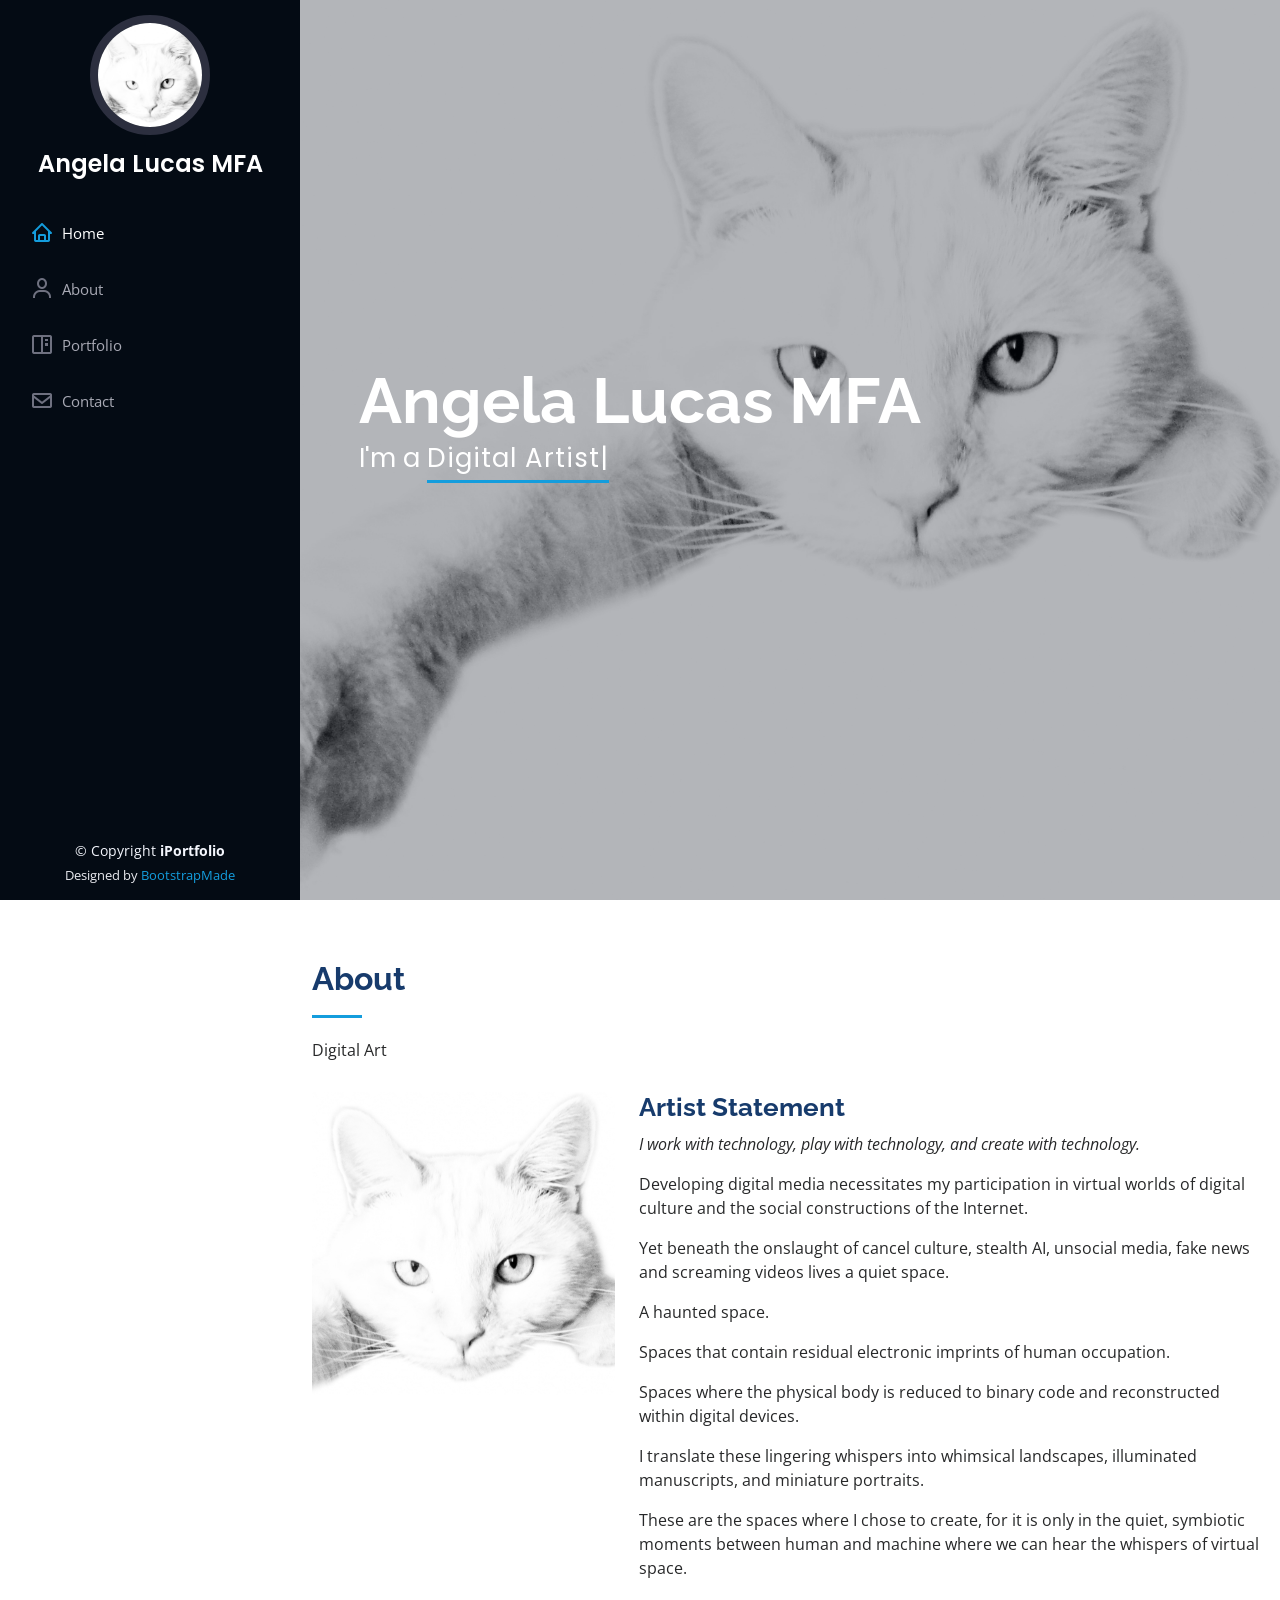
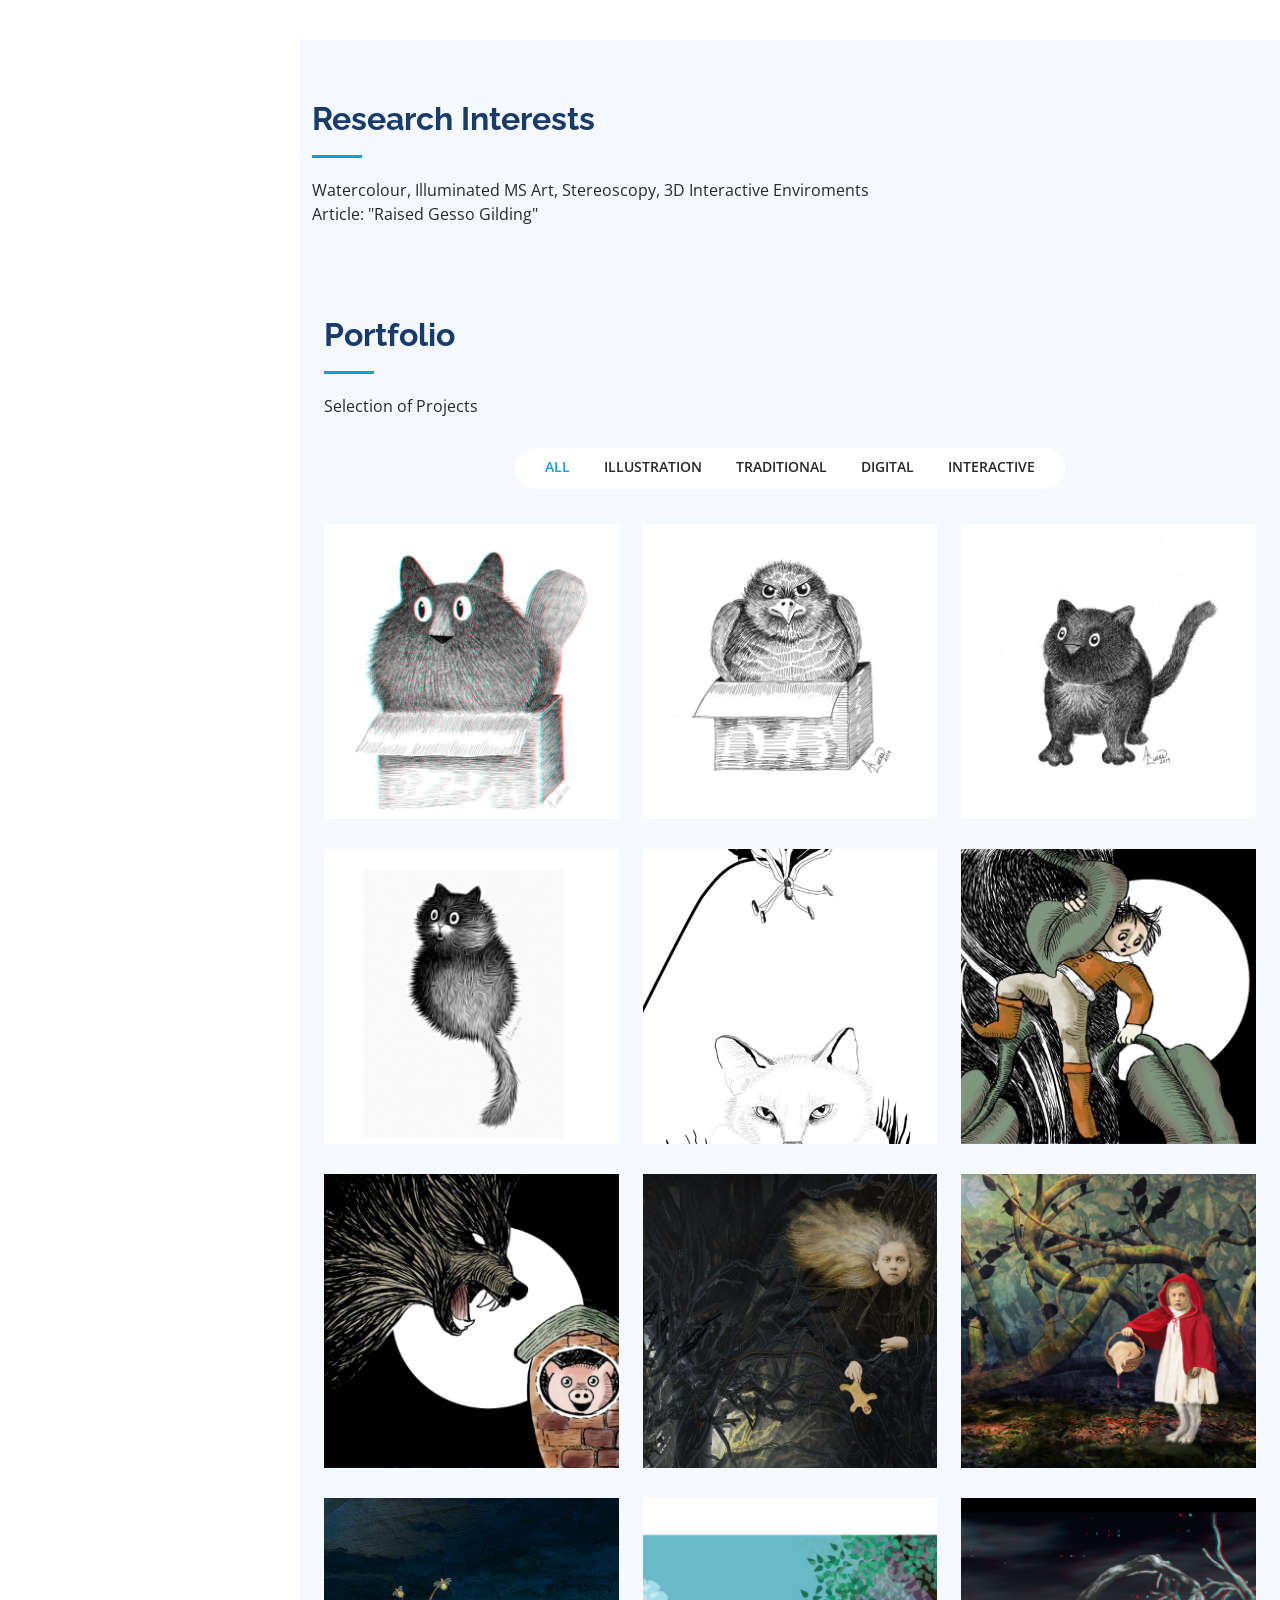
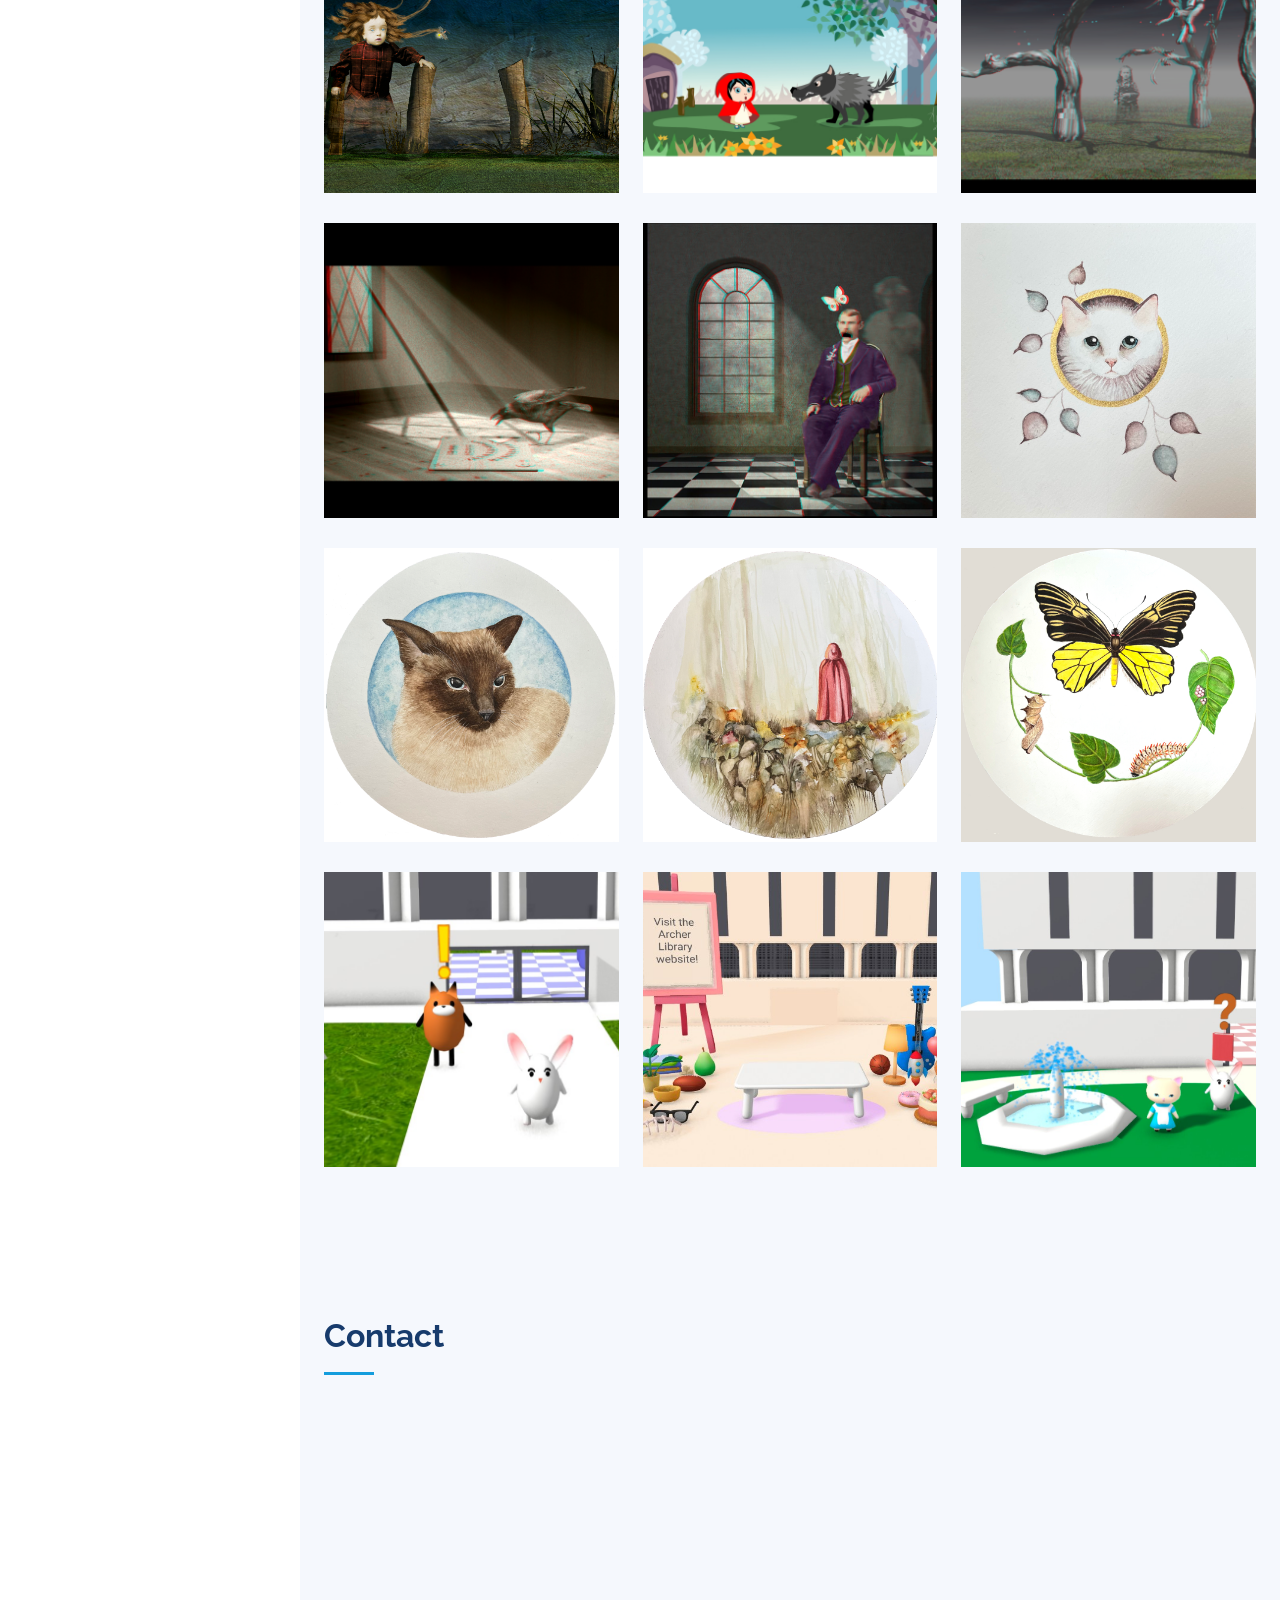
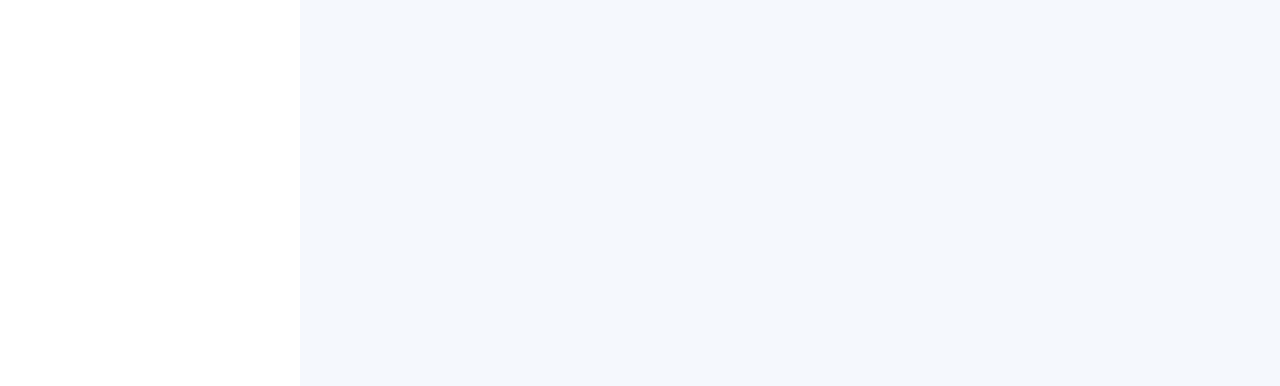
==== index.html @ 272cd69f "test update" ====
<!DOCTYPE html>
<html lang="en">

<head>
  <meta charset="utf-8">
  <meta content="width=device-width, initial-scale=1.0" name="viewport">

  <title>A. Lucas MFA</title>
  <meta content="" name="description">
  <meta content="" name="keywords">

 

  <!-- Google Fonts -->
  <link href="https://fonts.googleapis.com/css?family=Open+Sans:300,300i,400,400i,600,600i,700,700i|Raleway:300,300i,400,400i,500,500i,600,600i,700,700i|Poppins:300,300i,400,400i,500,500i,600,600i,700,700i" rel="stylesheet">

  <!-- Vendor CSS Files -->
  <link href="assets/vendor/aos/aos.css" rel="stylesheet">
  <link href="assets/vendor/bootstrap/css/bootstrap.min.css" rel="stylesheet">
  <link href="assets/vendor/bootstrap-icons/bootstrap-icons.css" rel="stylesheet">
  <link href="assets/vendor/boxicons/css/boxicons.min.css" rel="stylesheet">
  <link href="assets/vendor/glightbox/css/glightbox.min.css" rel="stylesheet">
  <link href="assets/vendor/swiper/swiper-bundle.min.css" rel="stylesheet">

  <!-- Template Main CSS File -->
  <link href="assets/css/style.css" rel="stylesheet">

  <!-- =======================================================
  * Template Name: iPortfolio - v3.6.0
  * Template URL: https://bootstrapmade.com/iportfolio-bootstrap-portfolio-websites-template/
  * Author: BootstrapMade.com
  * License: https://bootstrapmade.com/license/
  ======================================================== -->

  <!-- Your Custom Stylesheet second (so it can override things) -->
<link href="assets/css/style.css" rel="stylesheet">
</head>

<body>

  <!-- ======= Mobile nav toggle button ======= -->
  <i class="bi bi-list mobile-nav-toggle d-xl-none"></i>

  <!-- ======= Header ======= -->
  <header id="header">
    <div class="d-flex flex-column">

      <div class="profile">
        <img src="assets/img/profile-img.jpg" alt="" class="img-fluid rounded-circle">
        <h1 class="text-light"><a href="index.html">Angela Lucas MFA</a></h1>
        <!-- <div class="social-links mt-3 text-center">
          <a href="#" class="twitter"><i class="bx bxl-twitter"></i></a>
          <a href="#" class="facebook"><i class="bx bxl-facebook"></i></a>
          <a href="#" class="instagram"><i class="bx bxl-instagram"></i></a>
          <a href="#" class="google-plus"><i class="bx bxl-skype"></i></a>
          <a href="#" class="linkedin"><i class="bx bxl-linkedin"></i></a>
        </div> -->
      </div>

      <nav id="navbar" class="nav-menu navbar">
        <ul>
          <li><a href="#hero" class="nav-link scrollto active"><i class="bx bx-home"></i> <span>Home</span></a></li>
          <li><a href="#about" class="nav-link scrollto"><i class="bx bx-user"></i> <span>About</span></a></li>
          <!-- <li><a href="#resume" class="nav-link scrollto"><i class="bx bx-file-blank"></i> <span>Resume</span></a></li> -->
          <li><a href="#portfolio" class="nav-link scrollto"><i class="bx bx-book-content"></i> <span>Portfolio</span></a></li>
          <!-- <li><a href="#services" class="nav-link scrollto"><i class="bx bx-server"></i> <span>Services</span></a></li> -->
          <li><a href="#contact" class="nav-link scrollto"><i class="bx bx-envelope"></i> <span>Contact</span></a></li>
        </ul>
      </nav><!-- .nav-menu -->
    </div>
  </header><!-- End Header -->

  <!-- ======= Hero Section ======= -->
  <section id="hero" class="d-flex flex-column justify-content-center align-items-center">
    <div class="hero-container" data-aos="fade-in">
      <h1>Angela Lucas MFA</h1>
      <p>I'm a <span class="typed" data-typed-items="Digital Artist, Painter, Calligrapher"></span></p>
    </div>
  </section><!-- End Hero -->

  <main id="main">

    <!-- ======= About Section ======= -->
    <section id="about" class="about">
      <div class="container">

        <div class="section-title">
          <h2>About</h2>
          <p>Digital Art</p>
        </div>

        <div class="row">
          <div class="col-lg-4" data-aos="fade-right">
            <img src="assets/img/profile-img.jpg" class="img-fluid" alt="">
          </div>
          <div class="col-lg-8 pt-4 pt-lg-0 content" data-aos="fade-left">
            <h3>Artist Statement</h3>
            <p class="fst-italic">
              I work with technology, play with technology, and create with technology.


            </p>
            <!--<div class="row">
              <div class="col-lg-6">
                <ul>
                  <li><i class="bi bi-chevron-right"></i> <strong>Birthday:</strong> <span>1 May 1995</span></li>
                  <li><i class="bi bi-chevron-right"></i> <strong>Website:</strong> <span>www.example.com</span></li>
                  <li><i class="bi bi-chevron-right"></i> <strong>Phone:</strong> <span>+123 456 7890</span></li>
                  <li><i class="bi bi-chevron-right"></i> <strong>City:</strong> <span>New York, USA</span></li>
                </ul>
              </div>
              <div class="col-lg-6">
                <ul>
                  <li><i class="bi bi-chevron-right"></i> <strong>Age:</strong> <span>30</span></li>
                  <li><i class="bi bi-chevron-right"></i> <strong>Degree:</strong> <span>Master</span></li>
                  <li><i class="bi bi-chevron-right"></i> <strong>PhEmailone:</strong> <span>email@example.com</span></li>
                  <li><i class="bi bi-chevron-right"></i> <strong>Freelance:</strong> <span>Available</span></li>
                </ul>
              </div>
            </div> -->
            <p>
              Developing digital media necessitates my participation in virtual worlds of digital culture and the social constructions of the Internet.</p>

		<p>Yet beneath the onslaught of cancel culture, stealth AI, unsocial media, fake news and screaming videos lives a quiet space.</p>

		<p>A haunted space.</p>

		<p>Spaces that contain residual electronic imprints of human occupation.</p>

		<p>Spaces where the physical body is reduced to binary code and reconstructed within digital devices.</p>

    <p>I translate these lingering whispers into whimsical landscapes, illuminated manuscripts, and miniature portraits.</p>

		<p>These are the spaces where I chose to create, for it is only in the quiet, symbiotic moments between human and machine where we can hear the whispers of virtual space.
            </p>
    
    
          </div>
        </div>

      </div>
    </section><!-- End About Section -->

    <!-- ======= Facts Section ======= 
    <section id="facts" class="facts">
      <div class="container">

        <div class="section-title">
          <h2>Facts</h2>
          <p>Magnam dolores commodi suscipit. Necessitatibus eius consequatur ex aliquid fuga eum quidem. Sit sint consectetur velit. Quisquam quos quisquam cupiditate. Et nemo qui impedit suscipit alias ea. Quia fugiat sit in iste officiis commodi quidem hic quas.</p>
        </div>

        <div class="row no-gutters">

          <div class="col-lg-3 col-md-6 d-md-flex align-items-md-stretch" data-aos="fade-up">
            <div class="count-box">
              <i class="bi bi-emoji-smile"></i>
              <span data-purecounter-start="0" data-purecounter-end="232" data-purecounter-duration="1" class="purecounter"></span>
              <p><strong>Happy Clients</strong> consequuntur quae</p>
            </div>
          </div>

          <div class="col-lg-3 col-md-6 d-md-flex align-items-md-stretch" data-aos="fade-up" data-aos-delay="100">
            <div class="count-box">
              <i class="bi bi-journal-richtext"></i>
              <span data-purecounter-start="0" data-purecounter-end="521" data-purecounter-duration="1" class="purecounter"></span>
              <p><strong>Projects</strong> adipisci atque cum quia aut</p>
            </div>
          </div>

          <div class="col-lg-3 col-md-6 d-md-flex align-items-md-stretch" data-aos="fade-up" data-aos-delay="200">
            <div class="count-box">
              <i class="bi bi-headset"></i>
              <span data-purecounter-start="0" data-purecounter-end="1453" data-purecounter-duration="1" class="purecounter"></span>
              <p><strong>Hours Of Support</strong> aut commodi quaerat</p>
            </div>
          </div>

          <div class="col-lg-3 col-md-6 d-md-flex align-items-md-stretch" data-aos="fade-up" data-aos-delay="300">
            <div class="count-box">
              <i class="bi bi-people"></i>
              <span data-purecounter-start="0" data-purecounter-end="32" data-purecounter-duration="1" class="purecounter"></span>
              <p><strong>Hard Workers</strong> rerum asperiores dolor</p>
            </div>
          </div>

        </div>

      </div>
    </section>--><!-- End Facts Section -->

    <!-- ======= Skills Section ======= -->
    <section id="skills" class="skills section-bg">
      <div class="container">

        <div class="section-title">
          <h2>Research Interests</h2>
          <p>Watercolour, Illuminated MS Art, Stereoscopy, 3D Interactive Enviroments</p>
          <p>Article: "Raised Gesso Gilding"</p>
        </div>

        <!-- End Skills Section -->

    <!-- ======= Resume Section ======= -->
    <!-- End Resume Section -->

    <!-- ======= Portfolio Section ======= -->
    <section id="portfolio" class="portfolio section-bg">
      <div class="container">

        <div class="section-title">
          <h2>Portfolio</h2>
          <p>Selection of Projects</p>
        </div>

        <div class="row" data-aos="fade-up">
          <div class="col-lg-12 d-flex justify-content-center">
            <ul id="portfolio-flters">
              <li data-filter="*" class="filter-active">All</li>
              <li data-filter=".filter-illustration">Illustration</li>
              <li data-filter=".filter-traditional">Traditional</li>
               <li data-filter=".filter-digital">Digital</li>
                <li data-filter=".filter-interactive">Interactive</li>
	            </ul>
          </div>
        </div>

        <div class="row portfolio-container" data-aos="fade-up" data-aos-delay="100">

	<!-- =============Cat in a Box=================== --> 
          <div class="col-lg-4 col-md-6 portfolio-item filter-illustration">
            <div class="portfolio-wrap">
              <img src="assets/img/portfolio/portfolio-2.jpg" class="img-fluid" alt="">
              <div class="portfolio-links">
                <a href="assets/img/portfolio/portfolio-2.jpg" data-gallery="portfolioGallery" class="portfolio-lightbox" title="&quot;Cat in a Box&quot; (Anaglyph)"><i class="bx bx-plus"></i></a>
              
              </div>
            </div>
          </div>

	<!-- =============Bird in a Box=================== --> 
          <div class="col-lg-4 col-md-6 portfolio-item filter-illustration">
            <div class="portfolio-wrap">
              <img src="assets/img/portfolio/portfolio-3.jpg" class="img-fluid" alt="">
              <div class="portfolio-links">
                <a href="assets/img/portfolio/portfolio-3.jpg" data-gallery="portfolioGallery" class="portfolio-lightbox" title="&quot;Bird in a Box&quot;"><i class="bx bx-plus"></i></a>
                
              </div>
            </div>
          </div>

	<!-- =============Cat #3=================== --> 
          <div class="col-lg-4 col-md-6 portfolio-item filter-illustration">
            <div class="portfolio-wrap">
              <img src="assets/img/portfolio/portfolio-3a.jpg" class="img-fluid" alt="">
              <div class="portfolio-links">
                <a href="assets/img/portfolio/portfolio-3a.jpg" data-gallery="portfolioGallery" class="portfolio-lightbox" title="&quot;Cat #3&quot;"><i class="bx bx-plus"></i></a>
                
              </div>
            </div>
          </div>

	<!-- =============Cat #4=================== --> 
          <div class="col-lg-4 col-md-6 portfolio-item filter-illustration">
            <div class="portfolio-wrap">
              <img src="assets/img/portfolio/portfolio-3b.jpg" class="img-fluid" alt="">
              <div class="portfolio-links">
                <a href="assets/img/portfolio/portfolio-3b.jpg" data-gallery="portfolioGallery" class="portfolio-lightbox" title="&quot;Cat #4&quot;"><i class="bx bx-plus"></i></a>
                
              </div>
            </div>
          </div>

<!-- =============Loki Digital Ink =================== -->
	<div class="col-lg-4 col-md-6 portfolio-item filter-illustration">
            <div class="portfolio-wrap">
              <img src="assets/img/portfolio/portfolio-45.jpg" class="img-fluid" alt="">
              <div class="portfolio-links">
                <a href="assets/img/portfolio/portfolio-45.jpg" data-gallery="portfolioGallery" class="portfolio-lightbox" title="&quot;Loki&quot;: Digital Pen and Ink"><i class="bx bx-plus"></i></a>
               </div>
            </div>
          </div>


	<!-- =============Jack=================== --> 
          <div class="col-lg-4 col-md-6 portfolio-item filter-illustration">
            <div class="portfolio-wrap">
              <img src="assets/img/portfolio/portfolio-4.jpg" class="img-fluid" alt="">
              <div class="portfolio-links">
                <a href="assets/img/portfolio/portfolio-4.jpg" data-gallery="portfolioGallery" class="portfolio-lightbox" title="&quot;Jack and the Beanstalk&quot;"><i class="bx bx-plus"></i></a>
                
              </div>
            </div>
          </div>

	<!-- =============Three Little Pigs=================== --> 
          <div class="col-lg-4 col-md-6 portfolio-item filter-illustration">
            <div class="portfolio-wrap">
              <img src="assets/img/portfolio/portfolio-4a.jpg" class="img-fluid" alt="">
              <div class="portfolio-links">
                <a href="assets/img/portfolio/portfolio-4a.jpg" data-gallery="portfolioGallery" class="portfolio-lightbox" title="&quot;Three Little Pigs&quot;"><i class="bx bx-plus"></i></a>
                
              </div>
            </div>
          </div>


	<!-- =============Little Girl Lost=================== --> 
          <div class="col-lg-4 col-md-6 portfolio-item filter-digital">
            <div class="portfolio-wrap">
              <img src="assets/img/portfolio/portfolio-5.jpg" class="img-fluid" alt="">
              <div class="portfolio-links">
                <a href="assets/img/portfolio/portfolio-5.jpg" data-gallery="portfolioGallery" class="portfolio-lightbox" title="&quot;Little Girl Lost&quot;"><i class="bx bx-plus"></i></a>
                
              </div>
            </div>
          </div>

	<!-- =============RRH=================== --> 
          <div class="col-lg-4 col-md-6 portfolio-item filter-digital">
            <div class="portfolio-wrap">
              <img src="assets/img/portfolio/portfolio-5a.jpg" class="img-fluid" alt="">
              <div class="portfolio-links">
                <a href="assets/img/portfolio/portfolio-5a.jpg" data-gallery="portfolioGallery" class="portfolio-lightbox" title="&quot;Red Riding Hood&quot;"><i class="bx bx-plus"></i></a>
                
              </div>
            </div>
          </div>

	<!-- =============Fireflies=================== --> 
          <div class="col-lg-4 col-md-6 portfolio-item filter-digital">
            <div class="portfolio-wrap">
              <img src="assets/img/portfolio/portfolio-5b.jpg" class="img-fluid" alt="">
              <div class="portfolio-links">
                <a href="assets/img/portfolio/portfolio-5b.jpg" data-gallery="portfolioGallery" class="portfolio-lightbox" title="&quot;Fireflies&quot;"><i class="bx bx-plus"></i></a>
                
              </div>
            </div>
          </div>

	<!-- =============Red Riding Hood=================== --> 
          <div class="col-lg-4 col-md-6 portfolio-item filter-digital">
            <div class="portfolio-wrap">
              <img src="assets/img/portfolio/portfolio-6.jpg" class="img-fluid" alt="">
              <div class="portfolio-links">
                <a href="assets/img/portfolio/portfolio-6.jpg" data-gallery="portfolioGallery" class="portfolio-lightbox" title="&quot;Red Riding Hood&quot;"><i class="bx bx-plus"></i></a>
                
              </div>
            </div>
          </div>


	<!-- =============Laura=================== --> 
          <div class="col-lg-4 col-md-6 portfolio-item filter-digital">
            <div class="portfolio-wrap">
              <img src="assets/img/portfolio/portfolio-8.jpg" class="img-fluid" alt="">
              <div class="portfolio-links">
                <a href="assets/img/portfolio/portfolio-8.jpg" data-gallery="portfolioGallery" class="portfolio-lightbox" title="&quot;Laura&quot; (Anaglyph)"><i class="bx bx-plus"></i></a>
                
              </div>
            </div>
          </div>

	<!-- =============Crow=================== --> 
	<div class="col-lg-4 col-md-6 portfolio-item filter-digital">
            <div class="portfolio-wrap">
              <img src="assets/img/portfolio/portfolio-8a.jpg" class="img-fluid" alt="">
              <div class="portfolio-links">
                <a href="assets/img/portfolio/portfolio-8a.jpg" data-gallery="portfolioGallery" class="portfolio-lightbox" title="&quot;Crow&quot; (Anaglyph)"><i class="bx bx-plus"></i></a>
                
              </div>
            </div>
          </div>

	<!-- =============Man with Nothing to Say=================== --> 
	<div class="col-lg-4 col-md-6 portfolio-item filter-digital">
            <div class="portfolio-wrap">
              <img src="assets/img/portfolio/portfolio-8b.jpg" class="img-fluid" alt="">
              <div class="portfolio-links">
                <a href="assets/img/portfolio/portfolio-8b.jpg" data-gallery="portfolioGallery" class="portfolio-lightbox" title="&quot;Man with Nothing to Say&quot; (Anaglyph)"><i class="bx bx-plus"></i></a>
                
              </div>
            </div>
          </div>

<!-- =============Watercolor Snowball =================== -->
	<div class="col-lg-4 col-md-6 portfolio-item filter-traditional">
            <div class="portfolio-wrap">
              <img src="assets/img/portfolio/portfolio-46.jpg" class="img-fluid" alt="">
              <div class="portfolio-links">
                <a href="assets/img/portfolio/portfolio-46.jpg" data-gallery="portfolioGallery" class="portfolio-lightbox" title="&quot;Snowball&quot;: Watercolour"><i class="bx bx-plus"></i></a>
               </div>
            </div>
          </div>

<!-- =============Watercolor Dewey =================== -->
	<div class="col-lg-4 col-md-6 portfolio-item filter-traditional">
            <div class="portfolio-wrap">
              <img src="assets/img/portfolio/portfolio-49.jpg" class="img-fluid" alt="">
              <div class="portfolio-links">
                <a href="assets/img/portfolio/portfolio-49.jpg" data-gallery="portfolioGallery" class="portfolio-lightbox" title="&quot;Dewey&quot;: Watercolour"><i class="bx bx-plus"></i></a>
               </div>
            </div>
          </div>

<!-- =============RRH Watercolor 2 =================== -->
	<div class="col-lg-4 col-md-6 portfolio-item filter-traditional">
            <div class="portfolio-wrap">
              <img src="assets/img/portfolio/portfolio-47.jpg" class="img-fluid" alt="">
              <div class="portfolio-links">
                <a href="assets/img/portfolio/portfolio-47.jpg" data-gallery="portfolioGallery" class="portfolio-lightbox" title="&quot;Red Riding Hood&quot;: Watercolour"><i class="bx bx-plus"></i></a>
               </div>
            </div>
          </div>

<!-- =============Butterfly Life Cycle =================== -->
	<div class="col-lg-4 col-md-6 portfolio-item filter-traditional">
            <div class="portfolio-wrap">
              <img src="assets/img/portfolio/portfolio-48.jpg" class="img-fluid" alt="">
              <div class="portfolio-links">
                <a href="assets/img/portfolio/portfolio-48.jpg" data-gallery="portfolioGallery" class="portfolio-lightbox" title="&quot;Butterfly Life Cycle&quot;: Watercolour"><i class="bx bx-plus"></i></a>
               </div>
            </div>
          </div>


<!-- =============Spline Indigenous Plants=================== 
	<div class="col-lg-4 col-md-6 portfolio-item filter-digital">
            <div class="portfolio-wrap">
              <img src="assets/img/portfolio/portfolio-41.jpg" class="img-fluid" alt="">
              <div class="portfolio-links">
                <a href="assets/img/portfolio/portfolio-41.jpg" data-gallery="portfolioGallery" class="portfolio-lightbox" title="2024 Medicinal Plants Adventure in conjunction with library event Indigenous Medical Plants"><i class="bx bx-plus"></i></a>
                <a href="https://my.spline.design/medicinalplants-600b97d13f9056c4c7c76910d997f415/" title="Medicinal Plants Adventure"><i class="bx bx-link"></i></a>
              </div>
            </div>
          </div>
-->

<!-- =============AI Spline Indigenous Plants =================== -->
<div class="col-lg-4 col-md-6 portfolio-item filter-interactive">
    <!-- The onclick snippet below bypasses your template's script block and forces the window to open -->
    <div class="portfolio-wrap" onclick="window.open('https://my.spline.design/medicinalplants-600b97d13f9056c4c7c76910d997f415/', '_blank');">
        <img src="assets/img/portfolio/portfolio-41.jpg" class="img-fluid" alt="Indigenous Plants">
        
        <!-- Keeps your original template structure intact for design rendering -->
        <div class="portfolio-links">
            <a href="assets/img/portfolio/portfolio-41.jpg" data-gallery="portfolioGallery" class="portfolio-lightbox" title="2025 &quot;Medicinal Plants Adventure&quot;: in conjunction with Indigenous Medicinal Plants library event"><i class="bx bx-plus"></i></a>
            <a href="https://my.spline.design/medicinalplants-600b97d13f9056c4c7c76910d997f415/" title="Indigenous Plants"><i class="bx bx-link"></i></a>
        </div>
    </div>
</div>


<!-- =============Spline Still Life=================== 
	<div class="col-lg-4 col-md-6 portfolio-item filter-digital">
            <div class="portfolio-wrap">
              <img src="assets/img/portfolio/portfolio-42.jpg" class="img-fluid" alt="">
              <div class="portfolio-links">
                <a href="assets/img/portfolio/portfolio-42.jpg" data-gallery="portfolioGallery" class="portfolio-lightbox" title="2025 Create Your Still Life Adventure in conjunction with library book launch event"><i class="bx bx-plus"></i></a>
                <a href="https://my.spline.design/stilllife-a79e86147558caf9aeebcd22678cd31e/" title="Create Your Still Life Adventure"><i class="bx bx-link"></i></a>
              </div>
            </div>
          </div>
-->

<!-- =============AI Spline Still Life =================== -->
<div class="col-lg-4 col-md-6 portfolio-item filter-interactive">
    <!-- The onclick snippet below bypasses your template's script block and forces the window to open -->
    <div class="portfolio-wrap" onclick="window.open('https://my.spline.design/stilllife-a79e86147558caf9aeebcd22678cd31e/', '_blank');">
        <img src="assets/img/portfolio/portfolio-42.jpg" class="img-fluid" alt="Alice's Library Adventure">
        
        <!-- Keeps your original template structure intact for design rendering -->
        <div class="portfolio-links">
            <a href="assets/img/portfolio/portfolio-42.jpg" data-gallery="portfolioGallery" class="portfolio-lightbox" title="2025 &quot;Create Your Still Life Adventure&quot; in conjunction with library book launch event"><i class="bx bx-plus"></i></a>
            <a href="https://my.spline.design/stilllife-a79e86147558caf9aeebcd22678cd31e/" title="Create Your Still Life Adventure"><i class="bx bx-link"></i></a>
        </div>
    </div>
</div>

<!-- =============Spline Alice Adventure ORIGINAL===================
	<div class="col-lg-4 col-md-6 portfolio-item filter-digital">
            <div class="portfolio-wrap">
              <img src="assets/img/portfolio/portfolio-43.jpg" class="img-fluid" alt="">
              <div class="portfolio-links">
                <a href="assets/img/portfolio/portfolio-43.jpg" data-gallery="portfolioGallery" class="portfolio-lightbox" title="2025 Alice&#8217s Library Adventure in conjunction with library book launch event"><i class="bx bx-plus"></i></a>
                <a href="https://my.spline.design/aliceslibraryadventure-deEs2kecHScVHkifUsanBl8j/" title="Alice's Library Adventure"><i class="bx bx-link"></i></a>
              </div>
            </div>
          </div>
 -->
          <!-- =============AI CODE Spline Alice Adventure=================== -->

<!-- =============AI Spline Alice Adventure=================== -->
<div class="col-lg-4 col-md-6 portfolio-item filter-interactive">
    <!-- The onclick snippet below bypasses your template's script block and forces the window to open -->
    <div class="portfolio-wrap" onclick="window.open('https://my.spline.design/aliceslibraryadventure-deEs2kecHScVHkifUsanBl8j/', '_blank');">
        <img src="assets/img/portfolio/portfolio-43.jpg" class="img-fluid" alt="Alice's Library Adventure">
        
        <!-- Keeps your original template structure intact for design rendering -->
        <div class="portfolio-links">
            <a href="assets/img/portfolio/portfolio-43.jpg" data-gallery="portfolioGallery" class="portfolio-lightbox" title="&quot;Alice&rsquo;s Library Adventure&quot; in conjunction with Victorian Literature library event"><i class="bx bx-plus"></i></a>
            <a href="https://my.spline.design/aliceslibraryadventure-deEs2kecHScVHkifUsanBl8j/" title="Alice's Library Adventure"><i class="bx bx-link"></i></a>
        </div>
    </div>
</div>


</div>





    </section><!-- End Portfolio Section -->

    <!-- ======= Services Section ======= -->
    <!-- End Services Section -->

    <!-- ======= Testimonials Section ======= -->
    <!-- End Testimonials Section -->

    <!-- ======= Contact Section ======= -->
    <section id="contact" class="contact" style="padding-bottom: 400px;">
      <div class="container">

        <div class="section-title">
          <h2>Contact</h2>
          <p> </p>
        </div>

        <div class="row" data-aos="fade-in">

              <div class="email">
                <i class="bi bi-envelope"></i>
                <h4>Email:</h4>
                <p><a href="mailto:lucasa@uregina.ca">lucasa@uregina.ca</a></p>

              </div>

              
            </div>

          </div>

          

        </div> 

      </div>
    </section><!-- End Contact Section -->

  </main><!-- End #main -->

  <!-- ======= Footer ======= -->
  <footer id="footer">
    <div class="container">
      <div class="copyright">
        &copy; Copyright <strong><span>iPortfolio</span></strong>
      </div>
      <div class="credits">
        <!-- All the links in the footer should remain intact. -->
        <!-- You can delete the links only if you purchased the pro version. -->
        <!-- Licensing information: https://bootstrapmade.com/license/ -->
        <!-- Purchase the pro version with working PHP/AJAX contact form: https://bootstrapmade.com/iportfolio-bootstrap-portfolio-websites-template/ -->
        Designed by <a href="https://bootstrapmade.com/">BootstrapMade</a>
      </div>
    </div>
  </footer><!-- End  Footer -->

  <a href="#" class="back-to-top d-flex align-items-center justify-content-center"><i class="bi bi-arrow-up-short"></i></a>

  <!-- Vendor JS Files -->
  <script src="assets/vendor/aos/aos.js"></script>
  <script src="assets/vendor/bootstrap/js/bootstrap.bundle.min.js"></script>
  <script src="assets/vendor/glightbox/js/glightbox.min.js"></script>
  <script src="assets/vendor/isotope-layout/isotope.pkgd.min.js"></script>
  <script src="assets/vendor/php-email-form/validate.js"></script>
  <script src="assets/vendor/purecounter/purecounter.js"></script>
  <script src="assets/vendor/swiper/swiper-bundle.min.js"></script>
  <script src="assets/vendor/typed.js/typed.min.js"></script>
  <script src="assets/vendor/waypoints/noframework.waypoints.js"></script>

  <!-- Template Main JS File -->
  <script src="assets/js/main.js"></script>

</body>

</html>
---- assets/css/style.css ----
/**
* Template Name: iPortfolio - v3.6.0
* Template URL: https://bootstrapmade.com/iportfolio-bootstrap-portfolio-websites-template/
* Author: BootstrapMade.com
* License: https://bootstrapmade.com/license/
*/

/*--------------------------------------------------------------
# General
--------------------------------------------------------------*/
body {
  font-family: "Open Sans", sans-serif;
  color: #272829;
}

a {
  color: #149ddd;
  text-decoration: none;
}

a:hover {
  color: #37b3ed;
  text-decoration: none;
}

h1, h2, h3, h4, h5, h6 {
  font-family: "Raleway", sans-serif;
}

/*--------------------------------------------------------------
# Back to top button
--------------------------------------------------------------*/
.back-to-top {
  position: fixed;
  visibility: hidden;
  opacity: 0;
  right: 15px;
  bottom: 15px;
  z-index: 996;
  background: #149ddd;
  width: 40px;
  height: 40px;
  border-radius: 50px;
  transition: all 0.4s;
}
.back-to-top i {
  font-size: 28px;
  color: #fff;
  line-height: 0;
}
.back-to-top:hover {
  background: #2eafec;
  color: #fff;
}
.back-to-top.active {
  visibility: visible;
  opacity: 1;
}

/*--------------------------------------------------------------
# Header
--------------------------------------------------------------*/
#header {
  position: fixed;
  top: 0;
  left: 0;
  bottom: 0;
  width: 300px;
  transition: all ease-in-out 0.5s;
  z-index: 9997;
  transition: all 0.5s;
  padding: 0 15px;
  background: #040b14;
  overflow-y: auto;
}
#header .profile img {
  margin: 15px auto;
  display: block;
  width: 120px;
  border: 8px solid #2c2f3f;
}
#header .profile h1 {
  font-size: 24px;
  margin: 0;
  padding: 0;
  font-weight: 600;
  -moz-text-align-last: center;
  text-align-last: center;
  font-family: "Poppins", sans-serif;
}
#header .profile h1 a, #header .profile h1 a:hover {
  color: #fff;
  text-decoration: none;
}
#header .profile .social-links a {
  font-size: 18px;
  display: inline-block;
  background: #212431;
  color: #fff;
  line-height: 1;
  padding: 8px 0;
  margin-right: 4px;
  border-radius: 50%;
  text-align: center;
  width: 36px;
  height: 36px;
  transition: 0.3s;
}
#header .profile .social-links a:hover {
  background: #149ddd;
  color: #fff;
  text-decoration: none;
}

#main {
  margin-left: 300px;
}

@media (max-width: 1199px) {
  #header {
    left: -300px;
  }

  #main {
    margin-left: 0;
  }
}
/*--------------------------------------------------------------
# Navigation Menu
--------------------------------------------------------------*/
/* Desktop Navigation */
.nav-menu {
  padding: 30px 0 0 0;
}
.nav-menu * {
  margin: 0;
  padding: 0;
  list-style: none;
}
.nav-menu > ul > li {
  position: relative;
  white-space: nowrap;
}
.nav-menu a, .nav-menu a:focus {
  display: flex;
  align-items: center;
  color: #a8a9b4;
  padding: 12px 15px;
  margin-bottom: 8px;
  transition: 0.3s;
  font-size: 15px;
}
.nav-menu a i, .nav-menu a:focus i {
  font-size: 24px;
  padding-right: 8px;
  color: #6f7180;
}
.nav-menu a:hover, .nav-menu .active, .nav-menu .active:focus, .nav-menu li:hover > a {
  text-decoration: none;
  color: #fff;
}
.nav-menu a:hover i, .nav-menu .active i, .nav-menu .active:focus i, .nav-menu li:hover > a i {
  color: #149ddd;
}

/* Mobile Navigation */
.mobile-nav-toggle {
  position: fixed;
  right: 15px;
  top: 15px;
  z-index: 9998;
  border: 0;
  font-size: 24px;
  transition: all 0.4s;
  outline: none !important;
  background-color: #149ddd;
  color: #fff;
  width: 40px;
  height: 40px;
  display: inline-flex;
  align-items: center;
  justify-content: center;
  line-height: 0;
  border-radius: 50px;
  cursor: pointer;
}

.mobile-nav-active {
  overflow: hidden;
}
.mobile-nav-active #header {
  left: 0;
}

/*--------------------------------------------------------------
# Hero Section
--------------------------------------------------------------*/
#hero {
  width: 100%;
  height: 100vh;
  background: url("../img/hero-bg.jpg") top center;
  background-size: cover;
}
#hero:before {
  content: "";
  background: rgba(5, 13, 24, 0.3);
  position: absolute;
  bottom: 0;
  top: 0;
  left: 0;
  right: 0;
  z-index: 1;
}
#hero .hero-container {
  position: relative;
  z-index: 2;
  min-width: 300px;
}
#hero h1 {
  margin: 0 0 10px 0;
  font-size: 64px;
  font-weight: 700;
  line-height: 56px;
  color: #fff;
}
#hero p {
  color: #fff;
  margin-bottom: 50px;
  font-size: 26px;
  font-family: "Poppins", sans-serif;
}
#hero p span {
  color: #fff;
  padding-bottom: 4px;
  letter-spacing: 1px;
  border-bottom: 3px solid #149ddd;
}
@media (min-width: 1024px) {
  #hero {
    background-attachment: fixed;
  }
}
@media (max-width: 768px) {
  #hero h1 {
    font-size: 28px;
    line-height: 36px;
  }
  #hero h2 {
    font-size: 18px;
    line-height: 24px;
    margin-bottom: 30px;
  }
}

/*--------------------------------------------------------------
# Sections General
--------------------------------------------------------------*/
section {
  padding: 60px 0;
  overflow: hidden;
}

.section-bg {
  background: #f5f8fd;
}

.section-title {
  padding-bottom: 30px;
}
.section-title h2 {
  font-size: 32px;
  font-weight: bold;
  margin-bottom: 20px;
  padding-bottom: 20px;
  position: relative;
  color: #173b6c;
}
.section-title h2::after {
  content: "";
  position: absolute;
  display: block;
  width: 50px;
  height: 3px;
  background: #149ddd;
  bottom: 0;
  left: 0;
}
.section-title p {
  margin-bottom: 0;
}

/*--------------------------------------------------------------
# About
--------------------------------------------------------------*/
.about .content h3 {
  font-weight: 700;
  font-size: 26px;
  color: #173b6c;
}
.about .content ul {
  list-style: none;
  padding: 0;
}
.about .content ul li {
  margin-bottom: 20px;
  display: flex;
  align-items: center;
}
.about .content ul strong {
  margin-right: 10px;
}
.about .content ul i {
  font-size: 16px;
  margin-right: 5px;
  color: #149ddd;
  line-height: 0;
}
.about .content p:last-child {
  margin-bottom: 0;
}

/*--------------------------------------------------------------
# Facts
--------------------------------------------------------------*/
.facts {
  padding-bottom: 30px;
}
.facts .count-box {
  padding: 30px;
  width: 100%;
}
.facts .count-box i {
  display: block;
  font-size: 44px;
  color: #149ddd;
  float: left;
  line-height: 0;
}
.facts .count-box span {
  font-size: 48px;
  line-height: 40px;
  display: block;
  font-weight: 700;
  color: #050d18;
  margin-left: 60px;
}
.facts .count-box p {
  padding: 15px 0 0 0;
  margin: 0 0 0 60px;
  font-family: "Raleway", sans-serif;
  font-size: 14px;
  color: #122f57;
}
.facts .count-box a {
  font-weight: 600;
  display: block;
  margin-top: 20px;
  color: #122f57;
  font-size: 15px;
  font-family: "Poppins", sans-serif;
  transition: ease-in-out 0.3s;
}
.facts .count-box a:hover {
  color: #1f5297;
}

/*--------------------------------------------------------------
# Akills
--------------------------------------------------------------*/
.skills .progress {
  height: 60px;
  display: block;
  background: none;
  border-radius: 0;
}
.skills .progress .skill {
  padding: 0;
  margin: 0 0 6px 0;
  text-transform: uppercase;
  display: block;
  font-weight: 600;
  font-family: "Poppins", sans-serif;
  color: #050d18;
}
.skills .progress .skill .val {
  float: right;
  font-style: normal;
}
.skills .progress-bar-wrap {
  background: #dce8f8;
  height: 10px;
}
.skills .progress-bar {
  width: 1px;
  height: 10px;
  transition: 0.9s;
  background-color: #149ddd;
}

/*--------------------------------------------------------------
# Resume
--------------------------------------------------------------*/
.resume .resume-title {
  font-size: 26px;
  font-weight: 700;
  margin-top: 20px;
  margin-bottom: 20px;
  color: #050d18;
}
.resume .resume-item {
  padding: 0 0 20px 20px;
  margin-top: -2px;
  border-left: 2px solid #1f5297;
  position: relative;
}
.resume .resume-item h4 {
  line-height: 18px;
  font-size: 18px;
  font-weight: 600;
  text-transform: uppercase;
  font-family: "Poppins", sans-serif;
  color: #050d18;
  margin-bottom: 10px;
}
.resume .resume-item h5 {
  font-size: 16px;
  background: #e4edf9;
  padding: 5px 15px;
  display: inline-block;
  font-weight: 600;
  margin-bottom: 10px;
}
.resume .resume-item ul {
  padding-left: 20px;
}
.resume .resume-item ul li {
  padding-bottom: 10px;
}
.resume .resume-item:last-child {
  padding-bottom: 0;
}
.resume .resume-item::before {
  content: "";
  position: absolute;
  width: 16px;
  height: 16px;
  border-radius: 50px;
  left: -9px;
  top: 0;
  background: #fff;
  border: 2px solid #1f5297;
}

/*--------------------------------------------------------------
# Portfolio
--------------------------------------------------------------*/
.portfolio .portfolio-item {
  margin-bottom: 30px;
}
.portfolio #portfolio-flters {
  padding: 0;
  margin: 0 auto 35px auto;
  list-style: none;
  text-align: center;
  background: #fff;
  border-radius: 50px;
  padding: 2px 15px;
}
.portfolio #portfolio-flters li {
  cursor: pointer;
  display: inline-block;
  padding: 10px 15px 8px 15px;
  font-size: 14px;
  font-weight: 600;
  line-height: 1;
  text-transform: uppercase;
  color: #272829;
  margin-bottom: 5px;
  transition: all 0.3s ease-in-out;
}
.portfolio #portfolio-flters li:hover, .portfolio #portfolio-flters li.filter-active {
  color: #149ddd;
}
.portfolio #portfolio-flters li:last-child {
  margin-right: 0;
}
.portfolio .portfolio-wrap {
  transition: 0.3s;
  position: relative;
  overflow: hidden;
  z-index: 1;
}
.portfolio .portfolio-wrap::before {
  content: "";
  background: rgba(255, 255, 255, 0.5);
  position: absolute;
  left: 0;
  right: 0;
  top: 0;
  bottom: 0;
  transition: all ease-in-out 0.3s;
  z-index: 2;
  opacity: 0;
}
.portfolio .portfolio-wrap .portfolio-links {
  opacity: 1;
  left: 0;
  right: 0;
  bottom: -60px;
  z-index: 3;
  position: absolute;
  transition: all ease-in-out 0.3s;
  display: flex;
  justify-content: center;
}
.portfolio .portfolio-wrap .portfolio-links a {
  color: #fff;
  font-size: 28px;
  text-align: center;
  background: rgba(20, 157, 221, 0.75);
  transition: 0.3s;
  width: 50%;
}
.portfolio .portfolio-wrap .portfolio-links a:hover {
  background: rgba(20, 157, 221, 0.95);
}
.portfolio .portfolio-wrap .portfolio-links a + a {
  border-left: 1px solid #37b3ed;
}
.portfolio .portfolio-wrap:hover::before {
  top: 0;
  left: 0;
  right: 0;
  bottom: 0;
  opacity: 1;
}
.portfolio .portfolio-wrap:hover .portfolio-links {
  opacity: 1;
  bottom: 0;
}

/*--------------------------------------------------------------
# Portfolio Details
--------------------------------------------------------------*/
.portfolio-details {
  padding-top: 40px;
}
.portfolio-details .portfolio-details-slider img {
  width: 100%;
}
.portfolio-details .portfolio-details-slider .swiper-pagination {
  margin-top: 20px;
  position: relative;
}
.portfolio-details .portfolio-details-slider .swiper-pagination .swiper-pagination-bullet {
  width: 12px;
  height: 12px;
  background-color: #fff;
  opacity: 1;
  border: 1px solid #149ddd;
}
.portfolio-details .portfolio-details-slider .swiper-pagination .swiper-pagination-bullet-active {
  background-color: #149ddd;
}
.portfolio-details .portfolio-info {
  padding: 30px;
  box-shadow: 0px 0 30px rgba(5, 13, 24, 0.08);
}
.portfolio-details .portfolio-info h3 {
  font-size: 22px;
  font-weight: 700;
  margin-bottom: 20px;
  padding-bottom: 20px;
  border-bottom: 1px solid #eee;
}
.portfolio-details .portfolio-info ul {
  list-style: none;
  padding: 0;
  font-size: 15px;
}
.portfolio-details .portfolio-info ul li + li {
  margin-top: 10px;
}
.portfolio-details .portfolio-description {
  padding-top: 30px;
}
.portfolio-details .portfolio-description h2 {
  font-size: 26px;
  font-weight: 700;
  margin-bottom: 20px;
}
.portfolio-details .portfolio-description p {
  padding: 0;
}

/*--------------------------------------------------------------
# Services
--------------------------------------------------------------*/
.services .icon-box {
  margin-bottom: 20px;
}
.services .icon {
  float: left;
  display: flex;
  align-items: center;
  justify-content: center;
  width: 54px;
  height: 54px;
  background: #149ddd;
  border-radius: 50%;
  transition: 0.5s;
  border: 1px solid #149ddd;
}
.services .icon i {
  color: #fff;
  font-size: 24px;
  line-height: 0;
}
.services .icon-box:hover .icon {
  background: #fff;
}
.services .icon-box:hover .icon i {
  color: #149ddd;
}
.services .title {
  margin-left: 80px;
  font-weight: 700;
  margin-bottom: 15px;
  font-size: 18px;
}
.services .title a {
  color: #343a40;
}
.services .title a:hover {
  color: #149ddd;
}
.services .description {
  margin-left: 80px;
  line-height: 24px;
  font-size: 14px;
}

/*--------------------------------------------------------------
# Testimonials
--------------------------------------------------------------*/
.testimonials .testimonials-carousel, .testimonials .testimonials-slider {
  overflow: hidden;
}
.testimonials .testimonial-item {
  box-sizing: content-box;
  text-align: center;
  min-height: 320px;
}
.testimonials .testimonial-item .testimonial-img {
  width: 90px;
  border-radius: 50%;
  margin: 0 auto;
}
.testimonials .testimonial-item h3 {
  font-size: 18px;
  font-weight: bold;
  margin: 10px 0 5px 0;
  color: #111;
}
.testimonials .testimonial-item h4 {
  font-size: 14px;
  color: #999;
  margin: 0;
}
.testimonials .testimonial-item .quote-icon-left, .testimonials .testimonial-item .quote-icon-right {
  color: #c3e8fa;
  font-size: 26px;
}
.testimonials .testimonial-item .quote-icon-left {
  display: inline-block;
  left: -5px;
  position: relative;
}
.testimonials .testimonial-item .quote-icon-right {
  display: inline-block;
  right: -5px;
  position: relative;
  top: 10px;
}
.testimonials .testimonial-item p {
  font-style: italic;
  margin: 0 15px 15px 15px;
  padding: 20px;
  background: #fff;
  position: relative;
  margin-bottom: 35px;
  border-radius: 6px;
  box-shadow: 0px 2px 15px rgba(0, 0, 0, 0.1);
}
.testimonials .testimonial-item p::after {
  content: "";
  width: 0;
  height: 0;
  border-top: 20px solid #fff;
  border-right: 20px solid transparent;
  border-left: 20px solid transparent;
  position: absolute;
  bottom: -20px;
  left: calc(50% - 20px);
}
.testimonials .swiper-pagination {
  margin-top: 20px;
  position: relative;
}
.testimonials .swiper-pagination .swiper-pagination-bullet {
  width: 12px;
  height: 12px;
  background-color: #fff;
  opacity: 1;
  border: 1px solid #149ddd;
}
.testimonials .swiper-pagination .swiper-pagination-bullet-active {
  background-color: #149ddd;
}

/*--------------------------------------------------------------
# Contact
--------------------------------------------------------------*/
.contact {
  padding-bottom: 130px;
}
.contact .info {
  padding: 30px;
  background: #fff;
  width: 100%;
  box-shadow: 0 0 24px 0 rgba(0, 0, 0, 0.12);
}
.contact .info i {
  font-size: 20px;
  color: #149ddd;
  float: left;
  width: 44px;
  height: 44px;
  background: #dff3fc;
  display: flex;
  justify-content: center;
  align-items: center;
  border-radius: 50px;
  transition: all 0.3s ease-in-out;
}
.contact .info h4 {
  padding: 0 0 0 60px;
  font-size: 22px;
  font-weight: 600;
  margin-bottom: 5px;
  color: #050d18;
}
.contact .info p {
  padding: 0 0 10px 60px;
  margin-bottom: 20px;
  font-size: 14px;
  color: #173b6c;
}
.contact .info .email p {
  padding-top: 5px;
}
.contact .info .social-links {
  padding-left: 60px;
}
.contact .info .social-links a {
  font-size: 18px;
  display: inline-block;
  background: #333;
  color: #fff;
  line-height: 1;
  padding: 8px 0;
  border-radius: 50%;
  text-align: center;
  width: 36px;
  height: 36px;
  transition: 0.3s;
  margin-right: 10px;
}
.contact .info .social-links a:hover {
  background: #149ddd;
  color: #fff;
}
.contact .info .email:hover i, .contact .info .address:hover i, .contact .info .phone:hover i {
  background: #149ddd;
  color: #fff;
}
.contact .php-email-form {
  width: 100%;
  padding: 30px;
  background: #fff;
  box-shadow: 0 0 24px 0 rgba(0, 0, 0, 0.12);
}
.contact .php-email-form .form-group {
  padding-bottom: 8px;
}
.contact .php-email-form .validate {
  display: none;
  color: red;
  margin: 0 0 15px 0;
  font-weight: 400;
  font-size: 13px;
}
.contact .php-email-form .error-message {
  display: none;
  color: #fff;
  background: #ed3c0d;
  text-align: left;
  padding: 15px;
  font-weight: 600;
}
.contact .php-email-form .error-message br + br {
  margin-top: 25px;
}
.contact .php-email-form .sent-message {
  display: none;
  color: #fff;
  background: #18d26e;
  text-align: center;
  padding: 15px;
  font-weight: 600;
}
.contact .php-email-form .loading {
  display: none;
  background: #fff;
  text-align: center;
  padding: 15px;
}
.contact .php-email-form .loading:before {
  content: "";
  display: inline-block;
  border-radius: 50%;
  width: 24px;
  height: 24px;
  margin: 0 10px -6px 0;
  border: 3px solid #18d26e;
  border-top-color: #eee;
  -webkit-animation: animate-loading 1s linear infinite;
  animation: animate-loading 1s linear infinite;
}
.contact .php-email-form .form-group {
  margin-bottom: 15px;
}
.contact .php-email-form label {
  padding-bottom: 8px;
}
.contact .php-email-form input, .contact .php-email-form textarea {
  border-radius: 0;
  box-shadow: none;
  font-size: 14px;
}
.contact .php-email-form input {
  height: 44px;
}
.contact .php-email-form textarea {
  padding: 10px 15px;
}
.contact .php-email-form button[type=submit] {
  background: #149ddd;
  border: 0;
  padding: 10px 24px;
  color: #fff;
  transition: 0.4s;
  border-radius: 4px;
}
.contact .php-email-form button[type=submit]:hover {
  background: #37b3ed;
}
@-webkit-keyframes animate-loading {
  0% {
    transform: rotate(0deg);
  }
  100% {
    transform: rotate(360deg);
  }
}
@keyframes animate-loading {
  0% {
    transform: rotate(0deg);
  }
  100% {
    transform: rotate(360deg);
  }
}

/*--------------------------------------------------------------
# Breadcrumbs
--------------------------------------------------------------*/
.breadcrumbs {
  padding: 20px 0;
  background: #f9f9f9;
}
.breadcrumbs h2 {
  font-size: 26px;
  font-weight: 300;
}
.breadcrumbs ol {
  display: flex;
  flex-wrap: wrap;
  list-style: none;
  padding: 0;
  margin: 0;
  font-size: 15px;
}
.breadcrumbs ol li + li {
  padding-left: 10px;
}
.breadcrumbs ol li + li::before {
  display: inline-block;
  padding-right: 10px;
  color: #0e2442;
  content: "/";
}
@media (max-width: 768px) {
  .breadcrumbs .d-flex {
    display: block !important;
  }
  .breadcrumbs ol {
    display: block;
  }
  .breadcrumbs ol li {
    display: inline-block;
  }
}

/*--------------------------------------------------------------
# Footer
--------------------------------------------------------------*/
#footer {
  padding: 15px;
  color: #f4f6fd;
  font-size: 14px;
  position: fixed;
  left: 0;
  bottom: 0;
  width: 300px;
  z-index: 9999;
  background: #040b14;
}
#footer .copyright {
  text-align: center;
}
#footer .credits {
  padding-top: 5px;
  text-align: center;
  font-size: 13px;
  color: #eaebf0;
}
@media (max-width: 1199px) {
  #footer {
    position: static;
    width: auto;
    padding-right: 20px 15px;
  }
}


/* ==========================================================================
   LUCASART.CA CUSTOM PORTFOLIO FRAMEWORK - REVISED
   ========================================================================== */

/* 1. Global thumbnail canvas settings for all art blocks */
.portfolio-item .portfolio-wrap {
    position: relative;
    cursor: pointer;
    background-color: #000000 !important; /* Rich black base backing to darken the hover layer */
    overflow: hidden !important;       
    transition: background-color 0.3s ease !important;
    border: none !important;
    outline: none !important;
    box-shadow: none !important;
}

/* 2. Deeper, rich image dimming on mouse rollover (Opacity 0.4) */
.portfolio-item .portfolio-wrap img {
    transition: transform 0.4s ease, opacity 0.4s ease, box-shadow 0.4s ease !important;
    border: none !important;
    outline: none !important;
}

.portfolio-item .portfolio-wrap:hover img {
    transform: scale(1.05) !important;
    opacity: 0.5 !important; /* Lowered from 0.6 to 0.4 to make it significantly darker */
    box-shadow: 0 0 0 2px #fff inset !important; 
}

/* 3. Completely eliminate the old template blue overlay boxes and icons */
.portfolio-item .portfolio-wrap .portfolio-links {
    position: absolute !important;
    top: 0 !important;
    left: 0 !important;
    width: 100% !important;
    height: 100% !important;
    background: transparent !important; 
    opacity: 1 !important;             
    visibility: visible !important;
    display: flex !important;
    align-items: center !important;
    justify-content: center !important;
    transition: none !important;
    border: none !important;
    outline: none !important;
}

.portfolio-item .portfolio-wrap .portfolio-links a,
.portfolio-item .portfolio-wrap .portfolio-links a:hover,
.portfolio-item .portfolio-wrap .portfolio-links a:focus,
.portfolio-item .portfolio-wrap .portfolio-links a:active {
    background: transparent !important;
    width: 100% !important;
    height: 100% !important;
    position: absolute !important;
    top: 0 !important;
    left: 0 !important;
    margin: 0 !important;
    border-radius: 0 !important;
    display: block !important;
    border: none !important;      /* Clears lingering blue border shapes */
    outline: none !important;     /* Removes active blue focus frames */
    box-shadow: none !important;  /* Stops blue shadow glow lines */
}

.portfolio-item .portfolio-wrap .portfolio-links a i {
    display: none !important; /* Vaporizes the plus and link font icons completely */
}

/* 4. Loki Grid Alignment Fix (Forces matching dimensions across all thumbnails) */
.portfolio-item .portfolio-wrap img {
    width: 100% !important;
    aspect-ratio: 1 / 1 !important; /* Dynamically forces a perfect, crisp square shape */
    object-fit: cover !important;    /* Clips tall paintings smoothly without squishing */
    object-position: center !important; /* Keeps the dead center of the art in focus */
}

/* 5. Custom Hover Overlay & Blue Line Eraser for 3D Items */
.filter-interactive .portfolio-wrap,
.filter-interactive .portfolio-wrap:hover,
.filter-interactive .portfolio-wrap a,
.filter-interactive .portfolio-wrap a:hover {
    border: none !important;
    outline: none !important;
    box-shadow: none !important;
}

/* High-Contrast White Text Overlay for Darker Hover States */
.filter-interactive .portfolio-wrap::after {
    content: "Launch 3D Experience ↗" !important;
    position: absolute !important;
    top: 50% !important;
    left: 50% !important;
    transform: translate(-50%, -50%) scale(0.9) !important;
    color: #ffffff !important;            /* Reverted back to crisp white for deep contrast */
    border: 1px solid #ffffff !important;  /* Matching white outline box */
    font-family: sans-serif !important;
    font-size: 0.85rem !important;
    letter-spacing: 2px !important;
    text-transform: uppercase !important;
    padding: 10px 20px !important;
    opacity: 0 !important;
    visibility: hidden !important;
    transition: all 0.3s ease !important;
    white-space: nowrap !important;
    z-index: 5 !important;
    box-sizing: border-box !important; 
    width: auto !important;             
}

/* Reveal our custom white text overlay on hover */
.filter-interactive .portfolio-wrap:hover::after {
    opacity: 1 !important;
    visibility: visible !important;
    transform: translate(-50%, -50%) scale(1) !important;
}
---- assets/css/style.css ----
/**
* Template Name: iPortfolio - v3.6.0
* Template URL: https://bootstrapmade.com/iportfolio-bootstrap-portfolio-websites-template/
* Author: BootstrapMade.com
* License: https://bootstrapmade.com/license/
*/

/*--------------------------------------------------------------
# General
--------------------------------------------------------------*/
body {
  font-family: "Open Sans", sans-serif;
  color: #272829;
}

a {
  color: #149ddd;
  text-decoration: none;
}

a:hover {
  color: #37b3ed;
  text-decoration: none;
}

h1, h2, h3, h4, h5, h6 {
  font-family: "Raleway", sans-serif;
}

/*--------------------------------------------------------------
# Back to top button
--------------------------------------------------------------*/
.back-to-top {
  position: fixed;
  visibility: hidden;
  opacity: 0;
  right: 15px;
  bottom: 15px;
  z-index: 996;
  background: #149ddd;
  width: 40px;
  height: 40px;
  border-radius: 50px;
  transition: all 0.4s;
}
.back-to-top i {
  font-size: 28px;
  color: #fff;
  line-height: 0;
}
.back-to-top:hover {
  background: #2eafec;
  color: #fff;
}
.back-to-top.active {
  visibility: visible;
  opacity: 1;
}

/*--------------------------------------------------------------
# Header
--------------------------------------------------------------*/
#header {
  position: fixed;
  top: 0;
  left: 0;
  bottom: 0;
  width: 300px;
  transition: all ease-in-out 0.5s;
  z-index: 9997;
  transition: all 0.5s;
  padding: 0 15px;
  background: #040b14;
  overflow-y: auto;
}
#header .profile img {
  margin: 15px auto;
  display: block;
  width: 120px;
  border: 8px solid #2c2f3f;
}
#header .profile h1 {
  font-size: 24px;
  margin: 0;
  padding: 0;
  font-weight: 600;
  -moz-text-align-last: center;
  text-align-last: center;
  font-family: "Poppins", sans-serif;
}
#header .profile h1 a, #header .profile h1 a:hover {
  color: #fff;
  text-decoration: none;
}
#header .profile .social-links a {
  font-size: 18px;
  display: inline-block;
  background: #212431;
  color: #fff;
  line-height: 1;
  padding: 8px 0;
  margin-right: 4px;
  border-radius: 50%;
  text-align: center;
  width: 36px;
  height: 36px;
  transition: 0.3s;
}
#header .profile .social-links a:hover {
  background: #149ddd;
  color: #fff;
  text-decoration: none;
}

#main {
  margin-left: 300px;
}

@media (max-width: 1199px) {
  #header {
    left: -300px;
  }

  #main {
    margin-left: 0;
  }
}
/*--------------------------------------------------------------
# Navigation Menu
--------------------------------------------------------------*/
/* Desktop Navigation */
.nav-menu {
  padding: 30px 0 0 0;
}
.nav-menu * {
  margin: 0;
  padding: 0;
  list-style: none;
}
.nav-menu > ul > li {
  position: relative;
  white-space: nowrap;
}
.nav-menu a, .nav-menu a:focus {
  display: flex;
  align-items: center;
  color: #a8a9b4;
  padding: 12px 15px;
  margin-bottom: 8px;
  transition: 0.3s;
  font-size: 15px;
}
.nav-menu a i, .nav-menu a:focus i {
  font-size: 24px;
  padding-right: 8px;
  color: #6f7180;
}
.nav-menu a:hover, .nav-menu .active, .nav-menu .active:focus, .nav-menu li:hover > a {
  text-decoration: none;
  color: #fff;
}
.nav-menu a:hover i, .nav-menu .active i, .nav-menu .active:focus i, .nav-menu li:hover > a i {
  color: #149ddd;
}

/* Mobile Navigation */
.mobile-nav-toggle {
  position: fixed;
  right: 15px;
  top: 15px;
  z-index: 9998;
  border: 0;
  font-size: 24px;
  transition: all 0.4s;
  outline: none !important;
  background-color: #149ddd;
  color: #fff;
  width: 40px;
  height: 40px;
  display: inline-flex;
  align-items: center;
  justify-content: center;
  line-height: 0;
  border-radius: 50px;
  cursor: pointer;
}

.mobile-nav-active {
  overflow: hidden;
}
.mobile-nav-active #header {
  left: 0;
}

/*--------------------------------------------------------------
# Hero Section
--------------------------------------------------------------*/
#hero {
  width: 100%;
  height: 100vh;
  background: url("../img/hero-bg.jpg") top center;
  background-size: cover;
}
#hero:before {
  content: "";
  background: rgba(5, 13, 24, 0.3);
  position: absolute;
  bottom: 0;
  top: 0;
  left: 0;
  right: 0;
  z-index: 1;
}
#hero .hero-container {
  position: relative;
  z-index: 2;
  min-width: 300px;
}
#hero h1 {
  margin: 0 0 10px 0;
  font-size: 64px;
  font-weight: 700;
  line-height: 56px;
  color: #fff;
}
#hero p {
  color: #fff;
  margin-bottom: 50px;
  font-size: 26px;
  font-family: "Poppins", sans-serif;
}
#hero p span {
  color: #fff;
  padding-bottom: 4px;
  letter-spacing: 1px;
  border-bottom: 3px solid #149ddd;
}
@media (min-width: 1024px) {
  #hero {
    background-attachment: fixed;
  }
}
@media (max-width: 768px) {
  #hero h1 {
    font-size: 28px;
    line-height: 36px;
  }
  #hero h2 {
    font-size: 18px;
    line-height: 24px;
    margin-bottom: 30px;
  }
}

/*--------------------------------------------------------------
# Sections General
--------------------------------------------------------------*/
section {
  padding: 60px 0;
  overflow: hidden;
}

.section-bg {
  background: #f5f8fd;
}

.section-title {
  padding-bottom: 30px;
}
.section-title h2 {
  font-size: 32px;
  font-weight: bold;
  margin-bottom: 20px;
  padding-bottom: 20px;
  position: relative;
  color: #173b6c;
}
.section-title h2::after {
  content: "";
  position: absolute;
  display: block;
  width: 50px;
  height: 3px;
  background: #149ddd;
  bottom: 0;
  left: 0;
}
.section-title p {
  margin-bottom: 0;
}

/*--------------------------------------------------------------
# About
--------------------------------------------------------------*/
.about .content h3 {
  font-weight: 700;
  font-size: 26px;
  color: #173b6c;
}
.about .content ul {
  list-style: none;
  padding: 0;
}
.about .content ul li {
  margin-bottom: 20px;
  display: flex;
  align-items: center;
}
.about .content ul strong {
  margin-right: 10px;
}
.about .content ul i {
  font-size: 16px;
  margin-right: 5px;
  color: #149ddd;
  line-height: 0;
}
.about .content p:last-child {
  margin-bottom: 0;
}

/*--------------------------------------------------------------
# Facts
--------------------------------------------------------------*/
.facts {
  padding-bottom: 30px;
}
.facts .count-box {
  padding: 30px;
  width: 100%;
}
.facts .count-box i {
  display: block;
  font-size: 44px;
  color: #149ddd;
  float: left;
  line-height: 0;
}
.facts .count-box span {
  font-size: 48px;
  line-height: 40px;
  display: block;
  font-weight: 700;
  color: #050d18;
  margin-left: 60px;
}
.facts .count-box p {
  padding: 15px 0 0 0;
  margin: 0 0 0 60px;
  font-family: "Raleway", sans-serif;
  font-size: 14px;
  color: #122f57;
}
.facts .count-box a {
  font-weight: 600;
  display: block;
  margin-top: 20px;
  color: #122f57;
  font-size: 15px;
  font-family: "Poppins", sans-serif;
  transition: ease-in-out 0.3s;
}
.facts .count-box a:hover {
  color: #1f5297;
}

/*--------------------------------------------------------------
# Akills
--------------------------------------------------------------*/
.skills .progress {
  height: 60px;
  display: block;
  background: none;
  border-radius: 0;
}
.skills .progress .skill {
  padding: 0;
  margin: 0 0 6px 0;
  text-transform: uppercase;
  display: block;
  font-weight: 600;
  font-family: "Poppins", sans-serif;
  color: #050d18;
}
.skills .progress .skill .val {
  float: right;
  font-style: normal;
}
.skills .progress-bar-wrap {
  background: #dce8f8;
  height: 10px;
}
.skills .progress-bar {
  width: 1px;
  height: 10px;
  transition: 0.9s;
  background-color: #149ddd;
}

/*--------------------------------------------------------------
# Resume
--------------------------------------------------------------*/
.resume .resume-title {
  font-size: 26px;
  font-weight: 700;
  margin-top: 20px;
  margin-bottom: 20px;
  color: #050d18;
}
.resume .resume-item {
  padding: 0 0 20px 20px;
  margin-top: -2px;
  border-left: 2px solid #1f5297;
  position: relative;
}
.resume .resume-item h4 {
  line-height: 18px;
  font-size: 18px;
  font-weight: 600;
  text-transform: uppercase;
  font-family: "Poppins", sans-serif;
  color: #050d18;
  margin-bottom: 10px;
}
.resume .resume-item h5 {
  font-size: 16px;
  background: #e4edf9;
  padding: 5px 15px;
  display: inline-block;
  font-weight: 600;
  margin-bottom: 10px;
}
.resume .resume-item ul {
  padding-left: 20px;
}
.resume .resume-item ul li {
  padding-bottom: 10px;
}
.resume .resume-item:last-child {
  padding-bottom: 0;
}
.resume .resume-item::before {
  content: "";
  position: absolute;
  width: 16px;
  height: 16px;
  border-radius: 50px;
  left: -9px;
  top: 0;
  background: #fff;
  border: 2px solid #1f5297;
}

/*--------------------------------------------------------------
# Portfolio
--------------------------------------------------------------*/
.portfolio .portfolio-item {
  margin-bottom: 30px;
}
.portfolio #portfolio-flters {
  padding: 0;
  margin: 0 auto 35px auto;
  list-style: none;
  text-align: center;
  background: #fff;
  border-radius: 50px;
  padding: 2px 15px;
}
.portfolio #portfolio-flters li {
  cursor: pointer;
  display: inline-block;
  padding: 10px 15px 8px 15px;
  font-size: 14px;
  font-weight: 600;
  line-height: 1;
  text-transform: uppercase;
  color: #272829;
  margin-bottom: 5px;
  transition: all 0.3s ease-in-out;
}
.portfolio #portfolio-flters li:hover, .portfolio #portfolio-flters li.filter-active {
  color: #149ddd;
}
.portfolio #portfolio-flters li:last-child {
  margin-right: 0;
}
.portfolio .portfolio-wrap {
  transition: 0.3s;
  position: relative;
  overflow: hidden;
  z-index: 1;
}
.portfolio .portfolio-wrap::before {
  content: "";
  background: rgba(255, 255, 255, 0.5);
  position: absolute;
  left: 0;
  right: 0;
  top: 0;
  bottom: 0;
  transition: all ease-in-out 0.3s;
  z-index: 2;
  opacity: 0;
}
.portfolio .portfolio-wrap .portfolio-links {
  opacity: 1;
  left: 0;
  right: 0;
  bottom: -60px;
  z-index: 3;
  position: absolute;
  transition: all ease-in-out 0.3s;
  display: flex;
  justify-content: center;
}
.portfolio .portfolio-wrap .portfolio-links a {
  color: #fff;
  font-size: 28px;
  text-align: center;
  background: rgba(20, 157, 221, 0.75);
  transition: 0.3s;
  width: 50%;
}
.portfolio .portfolio-wrap .portfolio-links a:hover {
  background: rgba(20, 157, 221, 0.95);
}
.portfolio .portfolio-wrap .portfolio-links a + a {
  border-left: 1px solid #37b3ed;
}
.portfolio .portfolio-wrap:hover::before {
  top: 0;
  left: 0;
  right: 0;
  bottom: 0;
  opacity: 1;
}
.portfolio .portfolio-wrap:hover .portfolio-links {
  opacity: 1;
  bottom: 0;
}

/*--------------------------------------------------------------
# Portfolio Details
--------------------------------------------------------------*/
.portfolio-details {
  padding-top: 40px;
}
.portfolio-details .portfolio-details-slider img {
  width: 100%;
}
.portfolio-details .portfolio-details-slider .swiper-pagination {
  margin-top: 20px;
  position: relative;
}
.portfolio-details .portfolio-details-slider .swiper-pagination .swiper-pagination-bullet {
  width: 12px;
  height: 12px;
  background-color: #fff;
  opacity: 1;
  border: 1px solid #149ddd;
}
.portfolio-details .portfolio-details-slider .swiper-pagination .swiper-pagination-bullet-active {
  background-color: #149ddd;
}
.portfolio-details .portfolio-info {
  padding: 30px;
  box-shadow: 0px 0 30px rgba(5, 13, 24, 0.08);
}
.portfolio-details .portfolio-info h3 {
  font-size: 22px;
  font-weight: 700;
  margin-bottom: 20px;
  padding-bottom: 20px;
  border-bottom: 1px solid #eee;
}
.portfolio-details .portfolio-info ul {
  list-style: none;
  padding: 0;
  font-size: 15px;
}
.portfolio-details .portfolio-info ul li + li {
  margin-top: 10px;
}
.portfolio-details .portfolio-description {
  padding-top: 30px;
}
.portfolio-details .portfolio-description h2 {
  font-size: 26px;
  font-weight: 700;
  margin-bottom: 20px;
}
.portfolio-details .portfolio-description p {
  padding: 0;
}

/*--------------------------------------------------------------
# Services
--------------------------------------------------------------*/
.services .icon-box {
  margin-bottom: 20px;
}
.services .icon {
  float: left;
  display: flex;
  align-items: center;
  justify-content: center;
  width: 54px;
  height: 54px;
  background: #149ddd;
  border-radius: 50%;
  transition: 0.5s;
  border: 1px solid #149ddd;
}
.services .icon i {
  color: #fff;
  font-size: 24px;
  line-height: 0;
}
.services .icon-box:hover .icon {
  background: #fff;
}
.services .icon-box:hover .icon i {
  color: #149ddd;
}
.services .title {
  margin-left: 80px;
  font-weight: 700;
  margin-bottom: 15px;
  font-size: 18px;
}
.services .title a {
  color: #343a40;
}
.services .title a:hover {
  color: #149ddd;
}
.services .description {
  margin-left: 80px;
  line-height: 24px;
  font-size: 14px;
}

/*--------------------------------------------------------------
# Testimonials
--------------------------------------------------------------*/
.testimonials .testimonials-carousel, .testimonials .testimonials-slider {
  overflow: hidden;
}
.testimonials .testimonial-item {
  box-sizing: content-box;
  text-align: center;
  min-height: 320px;
}
.testimonials .testimonial-item .testimonial-img {
  width: 90px;
  border-radius: 50%;
  margin: 0 auto;
}
.testimonials .testimonial-item h3 {
  font-size: 18px;
  font-weight: bold;
  margin: 10px 0 5px 0;
  color: #111;
}
.testimonials .testimonial-item h4 {
  font-size: 14px;
  color: #999;
  margin: 0;
}
.testimonials .testimonial-item .quote-icon-left, .testimonials .testimonial-item .quote-icon-right {
  color: #c3e8fa;
  font-size: 26px;
}
.testimonials .testimonial-item .quote-icon-left {
  display: inline-block;
  left: -5px;
  position: relative;
}
.testimonials .testimonial-item .quote-icon-right {
  display: inline-block;
  right: -5px;
  position: relative;
  top: 10px;
}
.testimonials .testimonial-item p {
  font-style: italic;
  margin: 0 15px 15px 15px;
  padding: 20px;
  background: #fff;
  position: relative;
  margin-bottom: 35px;
  border-radius: 6px;
  box-shadow: 0px 2px 15px rgba(0, 0, 0, 0.1);
}
.testimonials .testimonial-item p::after {
  content: "";
  width: 0;
  height: 0;
  border-top: 20px solid #fff;
  border-right: 20px solid transparent;
  border-left: 20px solid transparent;
  position: absolute;
  bottom: -20px;
  left: calc(50% - 20px);
}
.testimonials .swiper-pagination {
  margin-top: 20px;
  position: relative;
}
.testimonials .swiper-pagination .swiper-pagination-bullet {
  width: 12px;
  height: 12px;
  background-color: #fff;
  opacity: 1;
  border: 1px solid #149ddd;
}
.testimonials .swiper-pagination .swiper-pagination-bullet-active {
  background-color: #149ddd;
}

/*--------------------------------------------------------------
# Contact
--------------------------------------------------------------*/
.contact {
  padding-bottom: 130px;
}
.contact .info {
  padding: 30px;
  background: #fff;
  width: 100%;
  box-shadow: 0 0 24px 0 rgba(0, 0, 0, 0.12);
}
.contact .info i {
  font-size: 20px;
  color: #149ddd;
  float: left;
  width: 44px;
  height: 44px;
  background: #dff3fc;
  display: flex;
  justify-content: center;
  align-items: center;
  border-radius: 50px;
  transition: all 0.3s ease-in-out;
}
.contact .info h4 {
  padding: 0 0 0 60px;
  font-size: 22px;
  font-weight: 600;
  margin-bottom: 5px;
  color: #050d18;
}
.contact .info p {
  padding: 0 0 10px 60px;
  margin-bottom: 20px;
  font-size: 14px;
  color: #173b6c;
}
.contact .info .email p {
  padding-top: 5px;
}
.contact .info .social-links {
  padding-left: 60px;
}
.contact .info .social-links a {
  font-size: 18px;
  display: inline-block;
  background: #333;
  color: #fff;
  line-height: 1;
  padding: 8px 0;
  border-radius: 50%;
  text-align: center;
  width: 36px;
  height: 36px;
  transition: 0.3s;
  margin-right: 10px;
}
.contact .info .social-links a:hover {
  background: #149ddd;
  color: #fff;
}
.contact .info .email:hover i, .contact .info .address:hover i, .contact .info .phone:hover i {
  background: #149ddd;
  color: #fff;
}
.contact .php-email-form {
  width: 100%;
  padding: 30px;
  background: #fff;
  box-shadow: 0 0 24px 0 rgba(0, 0, 0, 0.12);
}
.contact .php-email-form .form-group {
  padding-bottom: 8px;
}
.contact .php-email-form .validate {
  display: none;
  color: red;
  margin: 0 0 15px 0;
  font-weight: 400;
  font-size: 13px;
}
.contact .php-email-form .error-message {
  display: none;
  color: #fff;
  background: #ed3c0d;
  text-align: left;
  padding: 15px;
  font-weight: 600;
}
.contact .php-email-form .error-message br + br {
  margin-top: 25px;
}
.contact .php-email-form .sent-message {
  display: none;
  color: #fff;
  background: #18d26e;
  text-align: center;
  padding: 15px;
  font-weight: 600;
}
.contact .php-email-form .loading {
  display: none;
  background: #fff;
  text-align: center;
  padding: 15px;
}
.contact .php-email-form .loading:before {
  content: "";
  display: inline-block;
  border-radius: 50%;
  width: 24px;
  height: 24px;
  margin: 0 10px -6px 0;
  border: 3px solid #18d26e;
  border-top-color: #eee;
  -webkit-animation: animate-loading 1s linear infinite;
  animation: animate-loading 1s linear infinite;
}
.contact .php-email-form .form-group {
  margin-bottom: 15px;
}
.contact .php-email-form label {
  padding-bottom: 8px;
}
.contact .php-email-form input, .contact .php-email-form textarea {
  border-radius: 0;
  box-shadow: none;
  font-size: 14px;
}
.contact .php-email-form input {
  height: 44px;
}
.contact .php-email-form textarea {
  padding: 10px 15px;
}
.contact .php-email-form button[type=submit] {
  background: #149ddd;
  border: 0;
  padding: 10px 24px;
  color: #fff;
  transition: 0.4s;
  border-radius: 4px;
}
.contact .php-email-form button[type=submit]:hover {
  background: #37b3ed;
}
@-webkit-keyframes animate-loading {
  0% {
    transform: rotate(0deg);
  }
  100% {
    transform: rotate(360deg);
  }
}
@keyframes animate-loading {
  0% {
    transform: rotate(0deg);
  }
  100% {
    transform: rotate(360deg);
  }
}

/*--------------------------------------------------------------
# Breadcrumbs
--------------------------------------------------------------*/
.breadcrumbs {
  padding: 20px 0;
  background: #f9f9f9;
}
.breadcrumbs h2 {
  font-size: 26px;
  font-weight: 300;
}
.breadcrumbs ol {
  display: flex;
  flex-wrap: wrap;
  list-style: none;
  padding: 0;
  margin: 0;
  font-size: 15px;
}
.breadcrumbs ol li + li {
  padding-left: 10px;
}
.breadcrumbs ol li + li::before {
  display: inline-block;
  padding-right: 10px;
  color: #0e2442;
  content: "/";
}
@media (max-width: 768px) {
  .breadcrumbs .d-flex {
    display: block !important;
  }
  .breadcrumbs ol {
    display: block;
  }
  .breadcrumbs ol li {
    display: inline-block;
  }
}

/*--------------------------------------------------------------
# Footer
--------------------------------------------------------------*/
#footer {
  padding: 15px;
  color: #f4f6fd;
  font-size: 14px;
  position: fixed;
  left: 0;
  bottom: 0;
  width: 300px;
  z-index: 9999;
  background: #040b14;
}
#footer .copyright {
  text-align: center;
}
#footer .credits {
  padding-top: 5px;
  text-align: center;
  font-size: 13px;
  color: #eaebf0;
}
@media (max-width: 1199px) {
  #footer {
    position: static;
    width: auto;
    padding-right: 20px 15px;
  }
}


/* ==========================================================================
   LUCASART.CA CUSTOM PORTFOLIO FRAMEWORK - REVISED
   ========================================================================== */

/* 1. Global thumbnail canvas settings for all art blocks */
.portfolio-item .portfolio-wrap {
    position: relative;
    cursor: pointer;
    background-color: #000000 !important; /* Rich black base backing to darken the hover layer */
    overflow: hidden !important;       
    transition: background-color 0.3s ease !important;
    border: none !important;
    outline: none !important;
    box-shadow: none !important;
}

/* 2. Deeper, rich image dimming on mouse rollover (Opacity 0.4) */
.portfolio-item .portfolio-wrap img {
    transition: transform 0.4s ease, opacity 0.4s ease, box-shadow 0.4s ease !important;
    border: none !important;
    outline: none !important;
}

.portfolio-item .portfolio-wrap:hover img {
    transform: scale(1.05) !important;
    opacity: 0.5 !important; /* Lowered from 0.6 to 0.4 to make it significantly darker */
    box-shadow: 0 0 0 2px #fff inset !important; 
}

/* 3. Completely eliminate the old template blue overlay boxes and icons */
.portfolio-item .portfolio-wrap .portfolio-links {
    position: absolute !important;
    top: 0 !important;
    left: 0 !important;
    width: 100% !important;
    height: 100% !important;
    background: transparent !important; 
    opacity: 1 !important;             
    visibility: visible !important;
    display: flex !important;
    align-items: center !important;
    justify-content: center !important;
    transition: none !important;
    border: none !important;
    outline: none !important;
}

.portfolio-item .portfolio-wrap .portfolio-links a,
.portfolio-item .portfolio-wrap .portfolio-links a:hover,
.portfolio-item .portfolio-wrap .portfolio-links a:focus,
.portfolio-item .portfolio-wrap .portfolio-links a:active {
    background: transparent !important;
    width: 100% !important;
    height: 100% !important;
    position: absolute !important;
    top: 0 !important;
    left: 0 !important;
    margin: 0 !important;
    border-radius: 0 !important;
    display: block !important;
    border: none !important;      /* Clears lingering blue border shapes */
    outline: none !important;     /* Removes active blue focus frames */
    box-shadow: none !important;  /* Stops blue shadow glow lines */
}

.portfolio-item .portfolio-wrap .portfolio-links a i {
    display: none !important; /* Vaporizes the plus and link font icons completely */
}

/* 4. Loki Grid Alignment Fix (Forces matching dimensions across all thumbnails) */
.portfolio-item .portfolio-wrap img {
    width: 100% !important;
    aspect-ratio: 1 / 1 !important; /* Dynamically forces a perfect, crisp square shape */
    object-fit: cover !important;    /* Clips tall paintings smoothly without squishing */
    object-position: center !important; /* Keeps the dead center of the art in focus */
}

/* 5. Custom Hover Overlay & Blue Line Eraser for 3D Items */
.filter-interactive .portfolio-wrap,
.filter-interactive .portfolio-wrap:hover,
.filter-interactive .portfolio-wrap a,
.filter-interactive .portfolio-wrap a:hover {
    border: none !important;
    outline: none !important;
    box-shadow: none !important;
}

/* High-Contrast White Text Overlay for Darker Hover States */
.filter-interactive .portfolio-wrap::after {
    content: "Launch 3D Experience ↗" !important;
    position: absolute !important;
    top: 50% !important;
    left: 50% !important;
    transform: translate(-50%, -50%) scale(0.9) !important;
    color: #ffffff !important;            /* Reverted back to crisp white for deep contrast */
    border: 1px solid #ffffff !important;  /* Matching white outline box */
    font-family: sans-serif !important;
    font-size: 0.85rem !important;
    letter-spacing: 2px !important;
    text-transform: uppercase !important;
    padding: 10px 20px !important;
    opacity: 0 !important;
    visibility: hidden !important;
    transition: all 0.3s ease !important;
    white-space: nowrap !important;
    z-index: 5 !important;
    box-sizing: border-box !important; 
    width: auto !important;             
}

/* Reveal our custom white text overlay on hover */
.filter-interactive .portfolio-wrap:hover::after {
    opacity: 1 !important;
    visibility: visible !important;
    transform: translate(-50%, -50%) scale(1) !important;
}
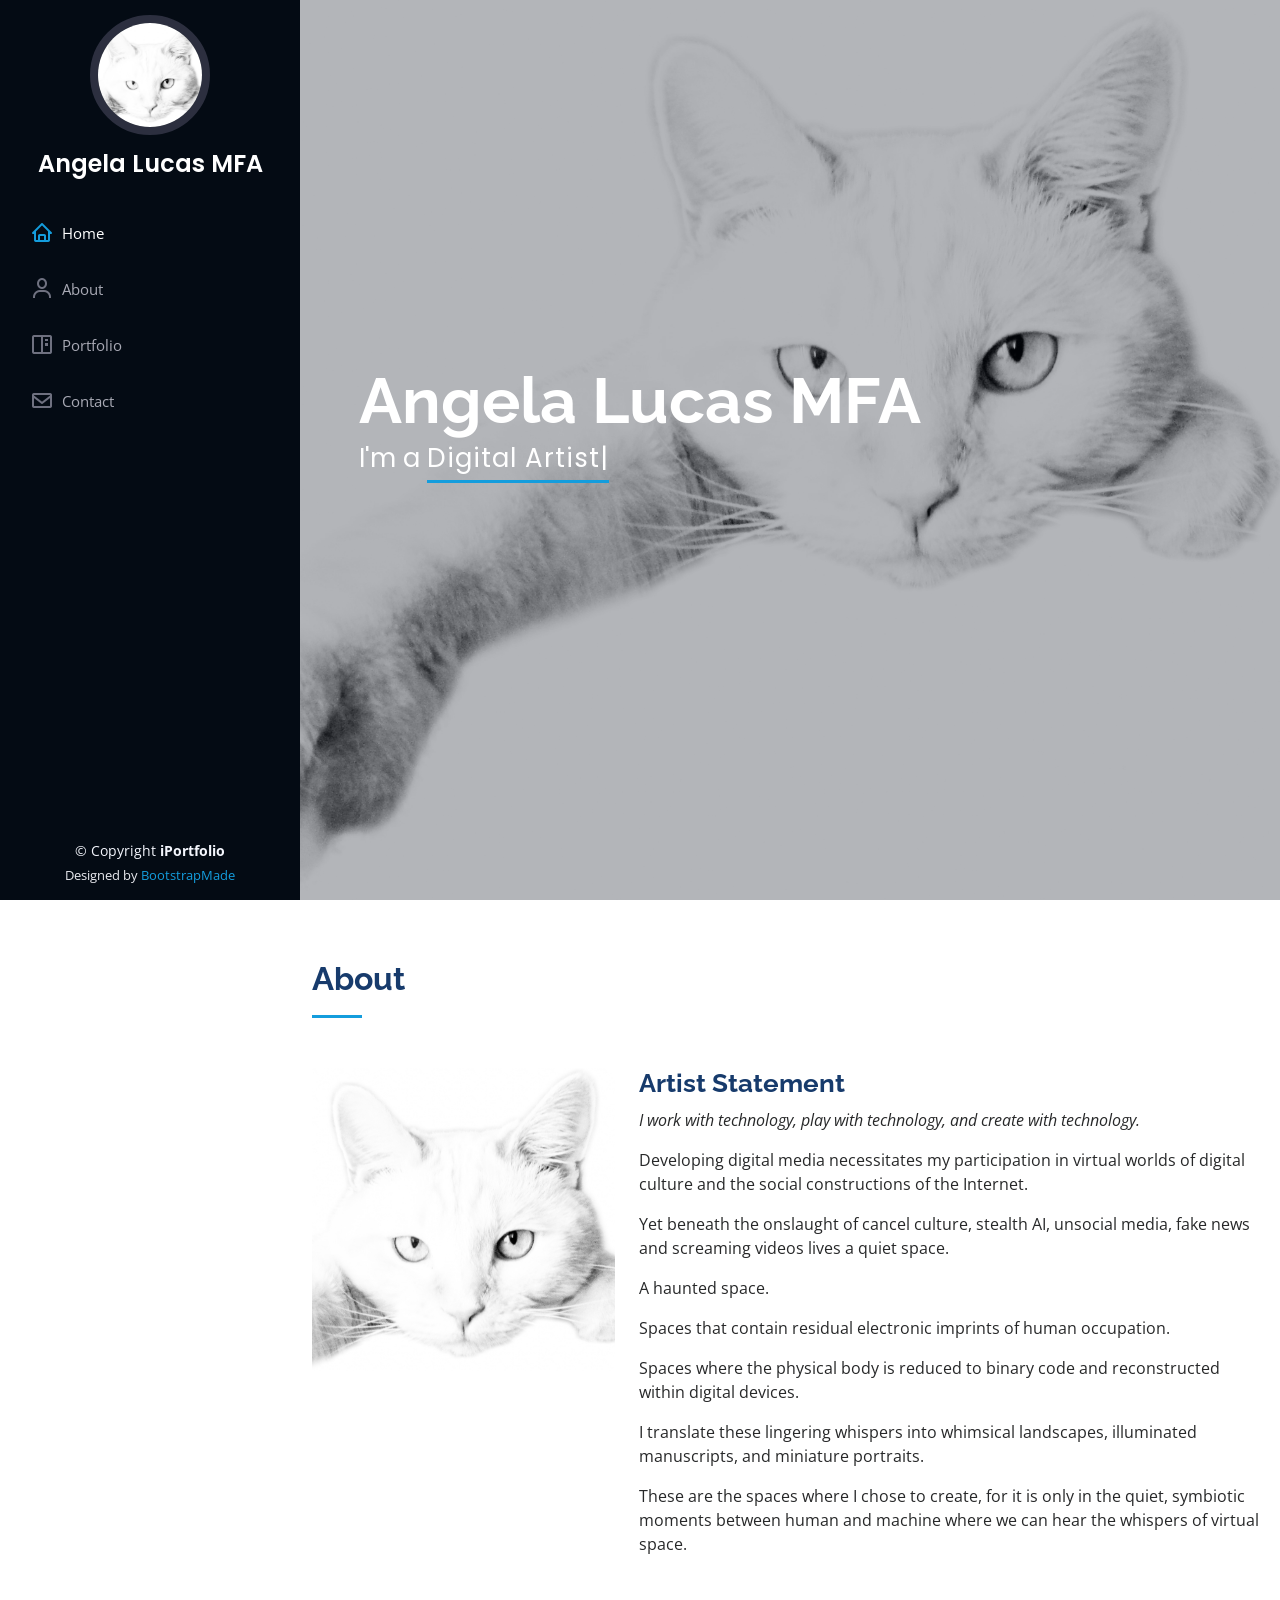
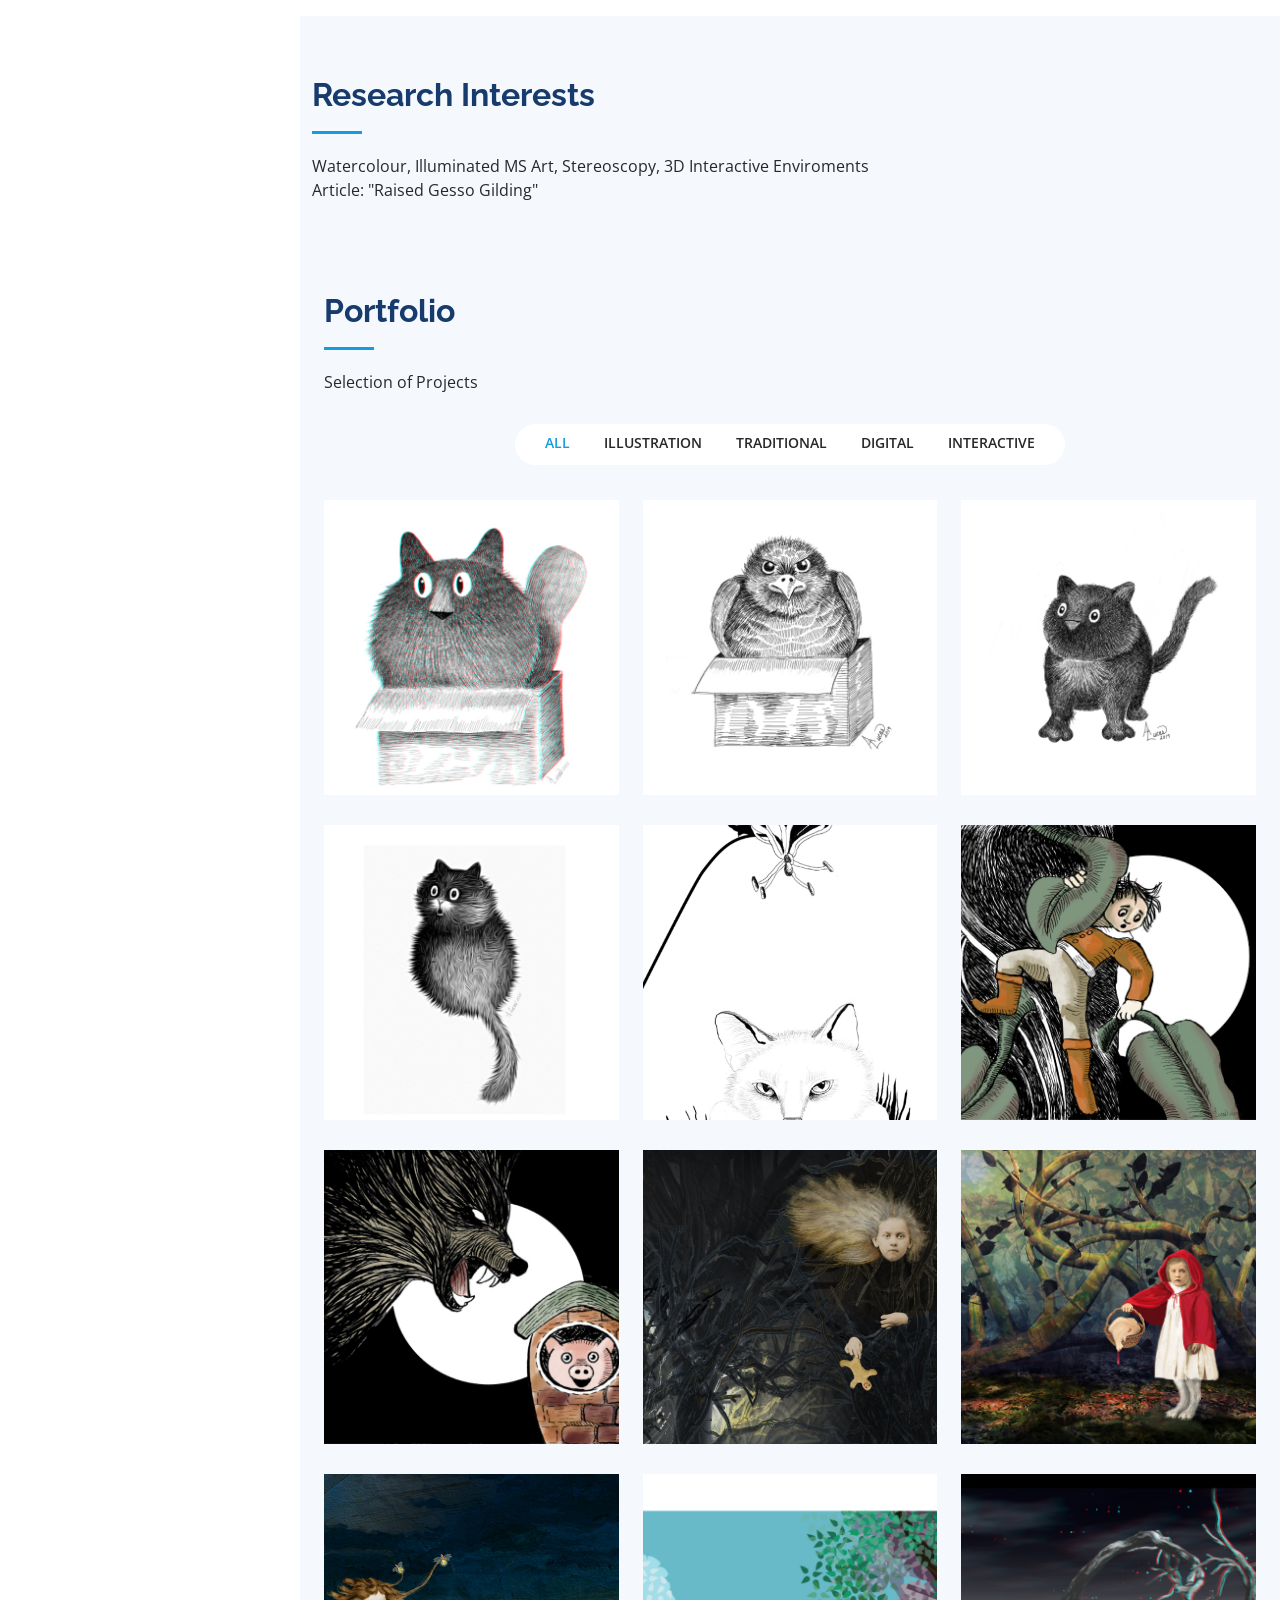
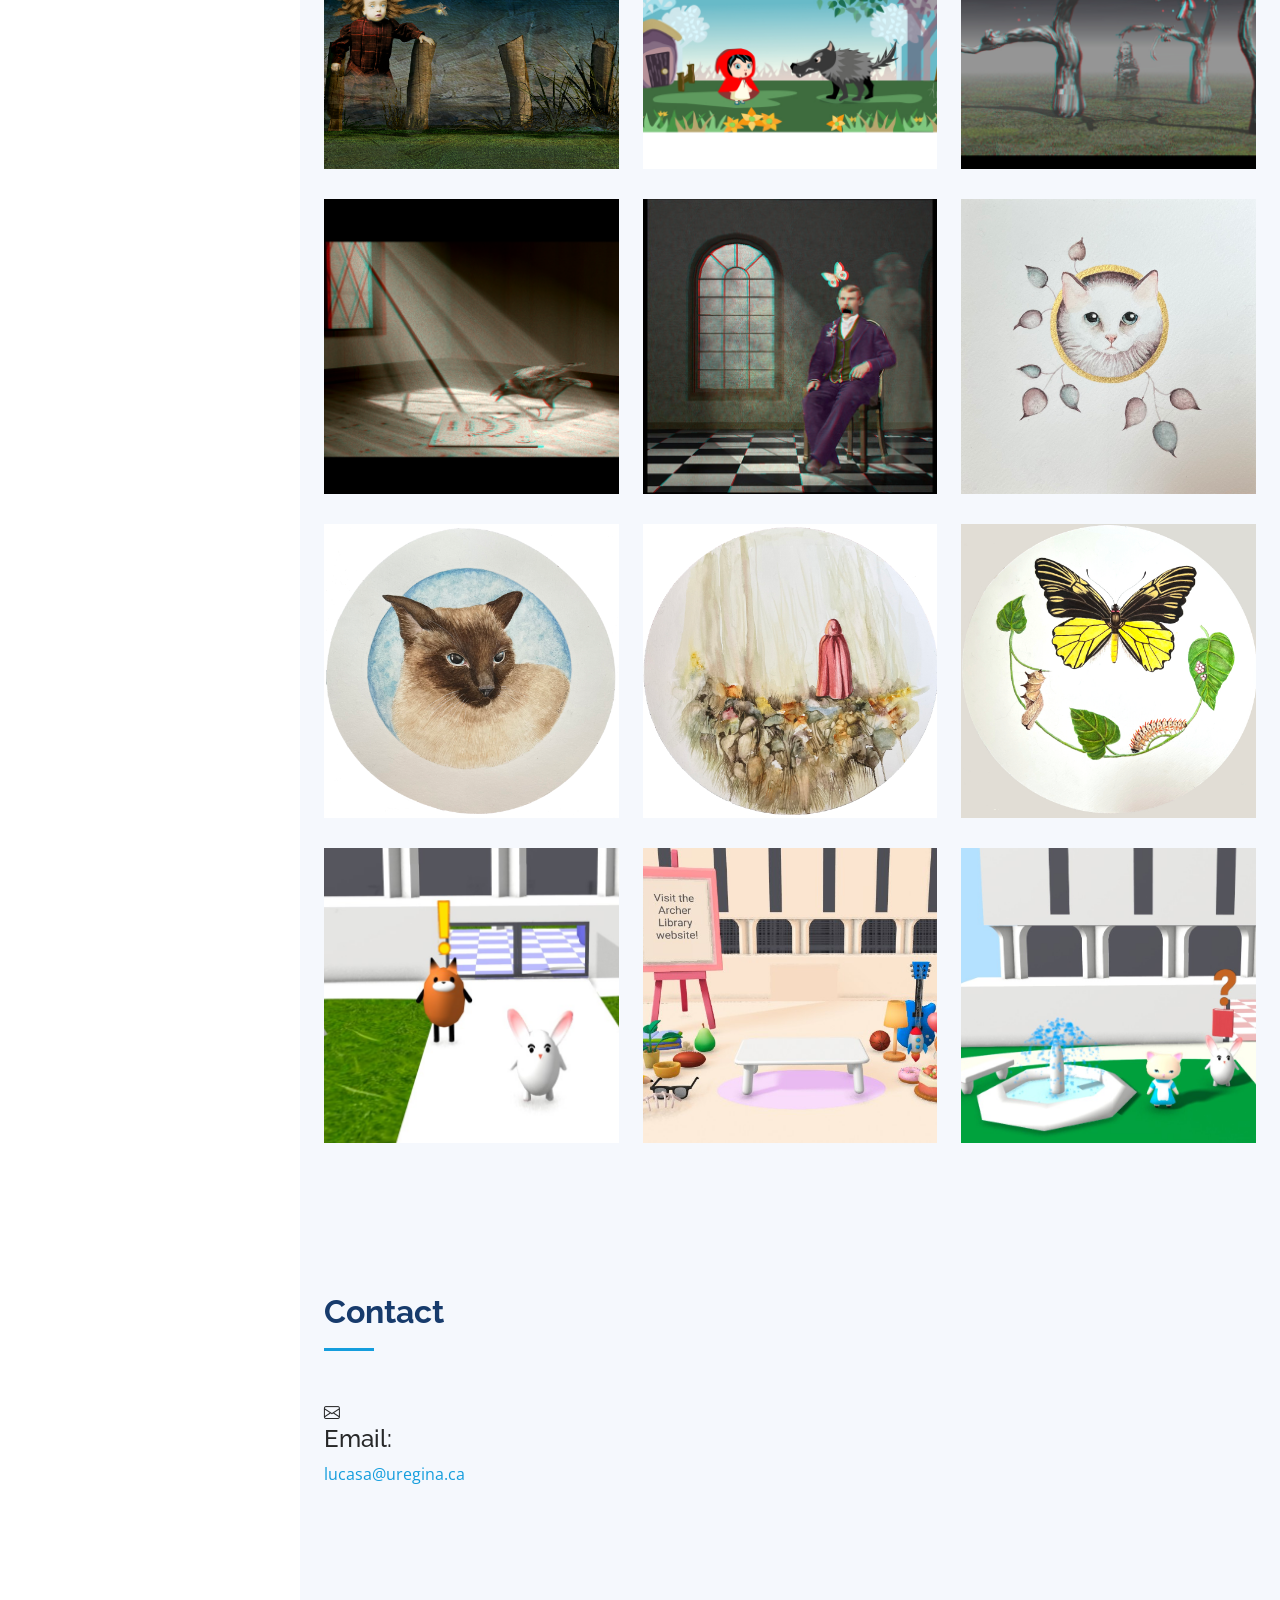
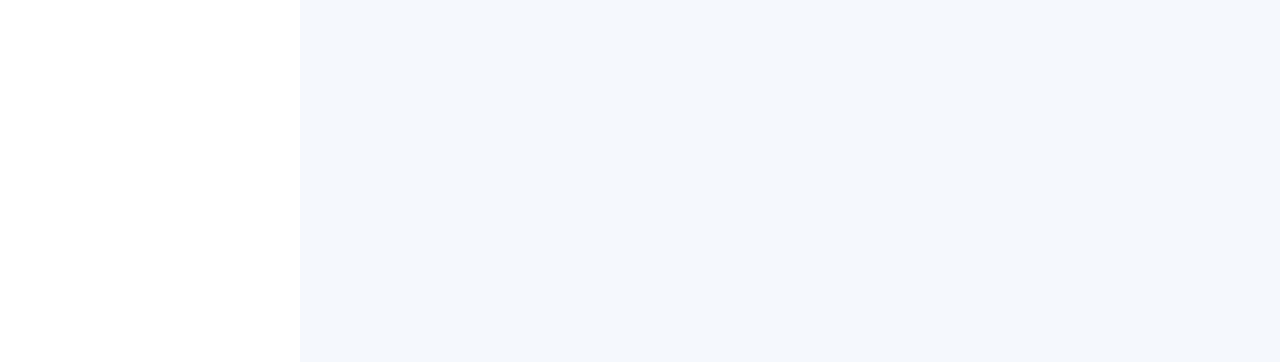
==== commit dbae2897: "test02" ====
--- a/index.html
+++ b/index.html
@@ -86,7 +86,6 @@
 
         <div class="section-title">
           <h2>About</h2>
-          <p>Digital Art</p>
         </div>
 
         <div class="row">
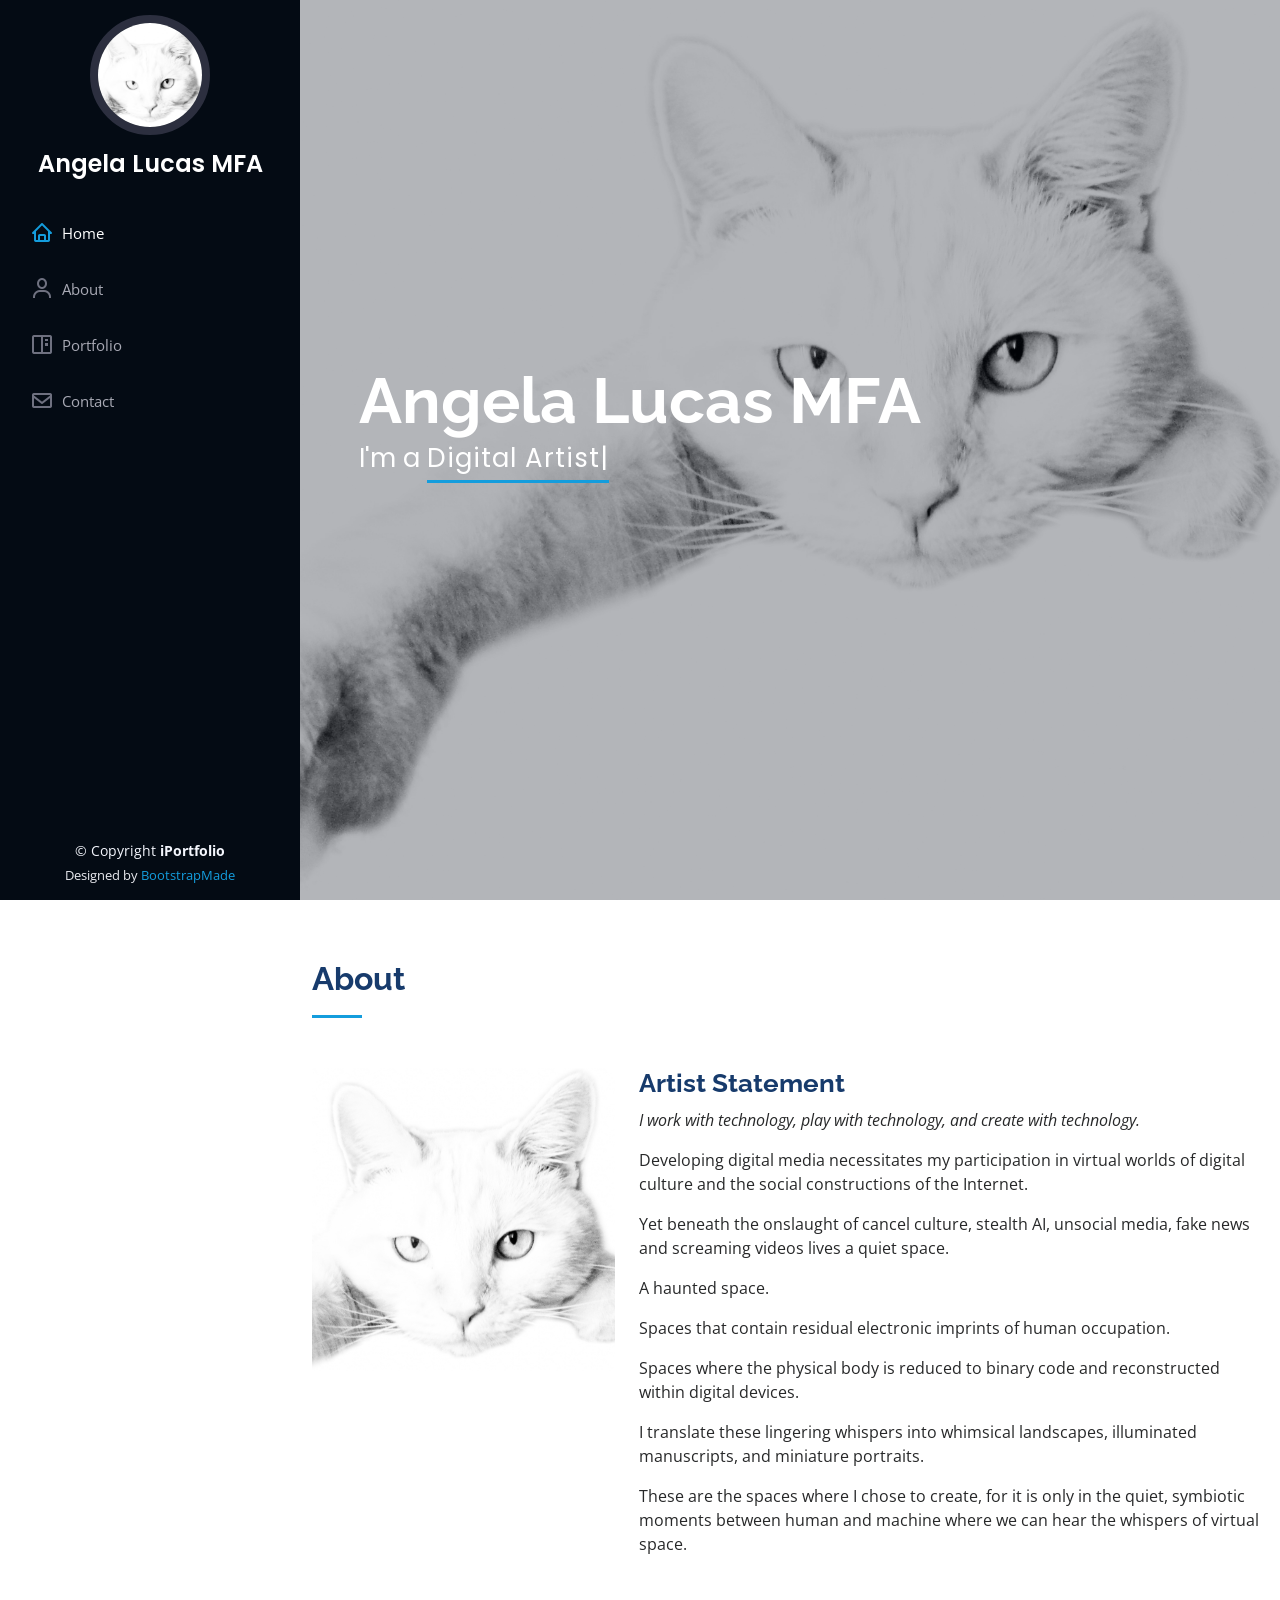
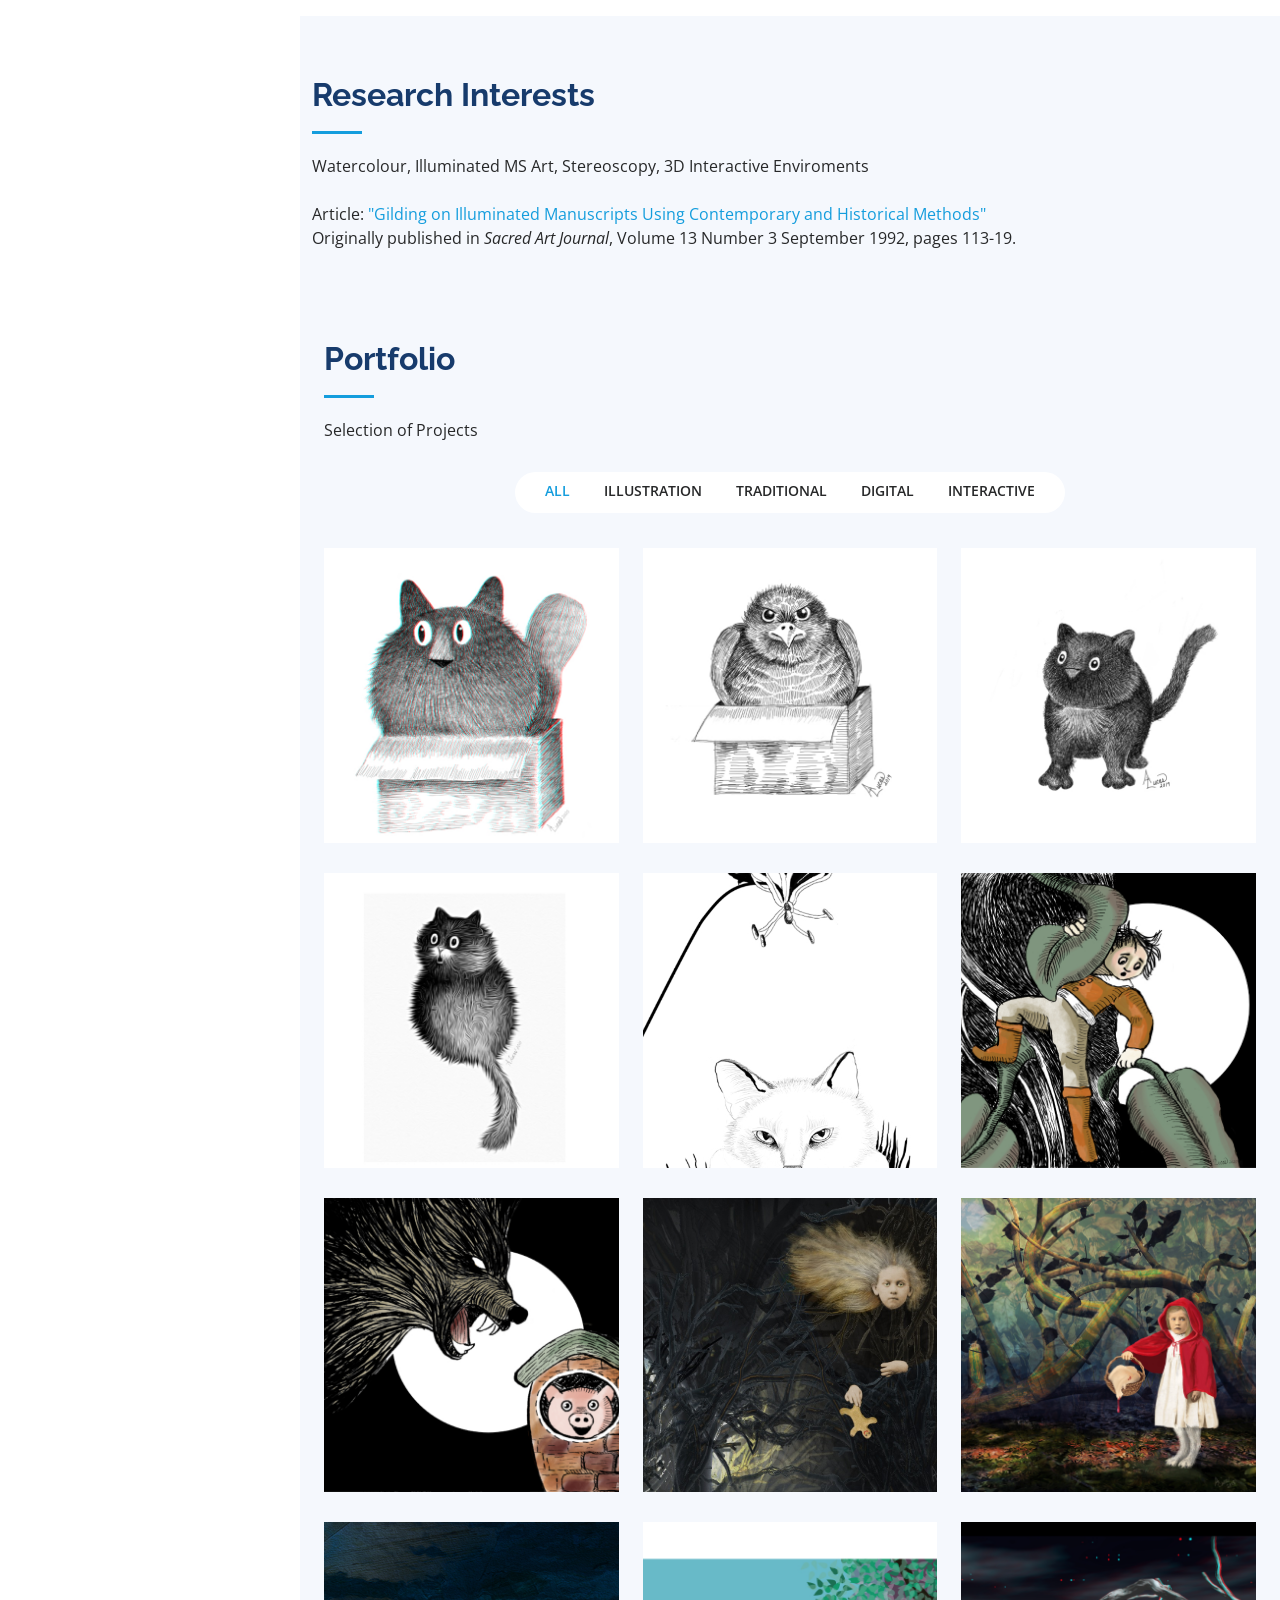
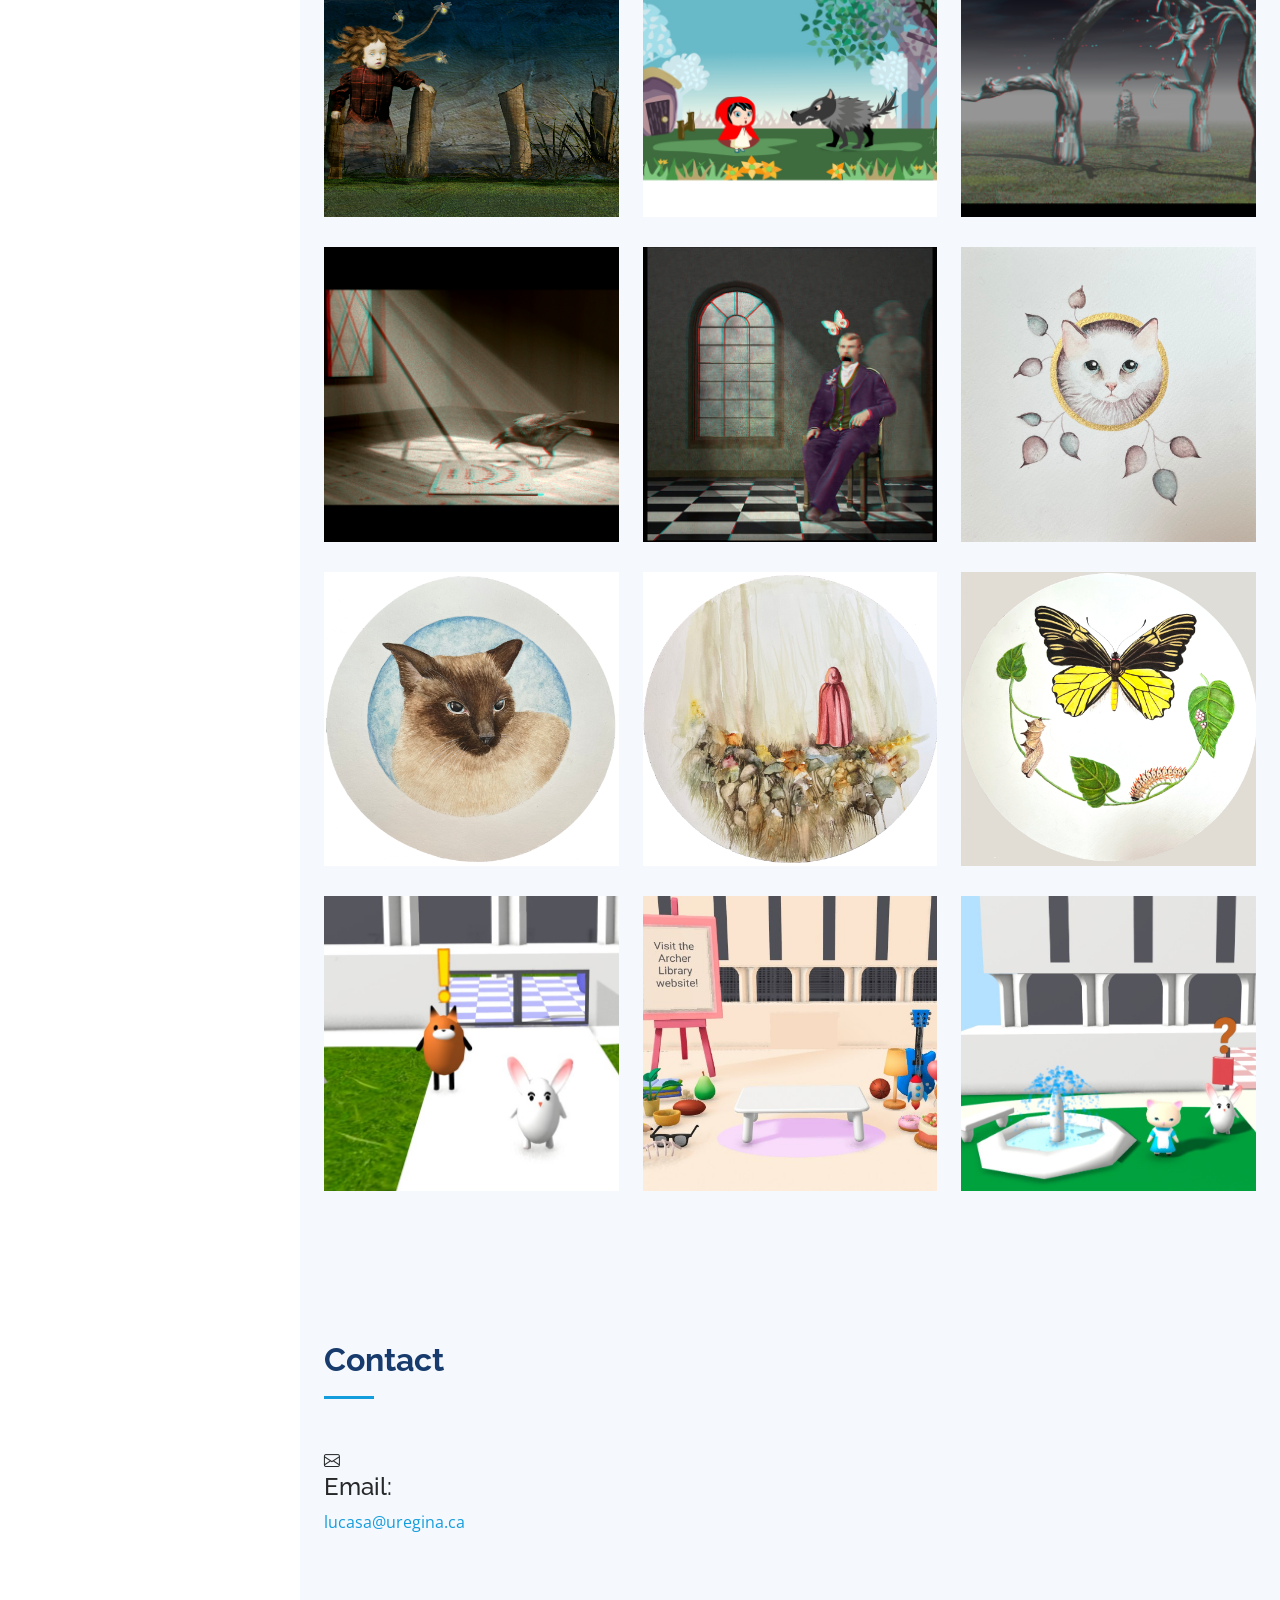
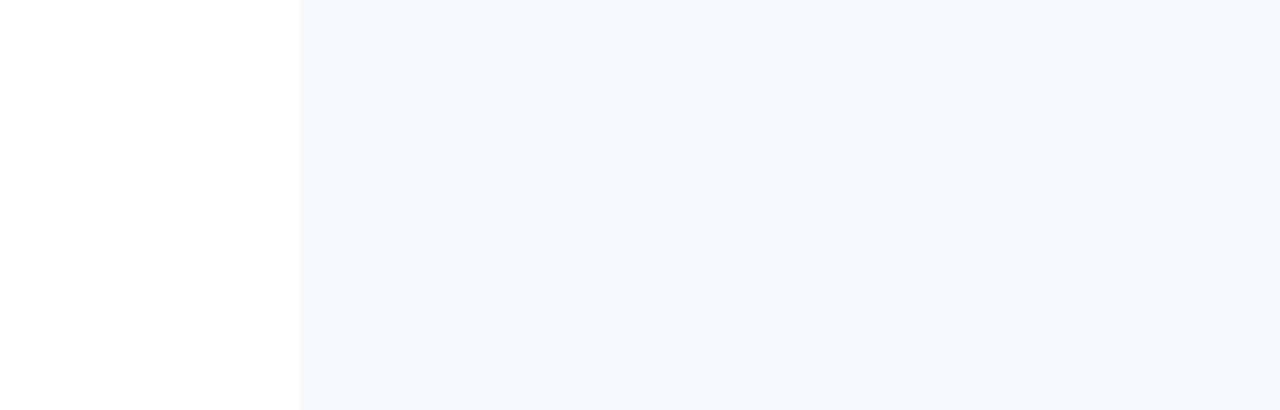
==== commit af6363ab: "Added article URL" ====
--- a/index.html
+++ b/index.html
@@ -195,7 +195,10 @@
         <div class="section-title">
           <h2>Research Interests</h2>
           <p>Watercolour, Illuminated MS Art, Stereoscopy, 3D Interactive Enviroments</p>
-          <p>Article: "Raised Gesso Gilding"</p>
+          <br>
+          <p>Article: <a href="https://www.naturalpigments.ca/artist-materials/gilding-illuminated-manuscripts-historical-methods" target="_blank" rel="noopener">"Gilding on Illuminated Manuscripts Using Contemporary and Historical Methods"</a>
+          </p>
+          <p>Originally published in <i>Sacred Art Journal</i>, Volume 13 Number 3 September 1992, pages 113-19.</p>
         </div>
 
         <!-- End Skills Section -->
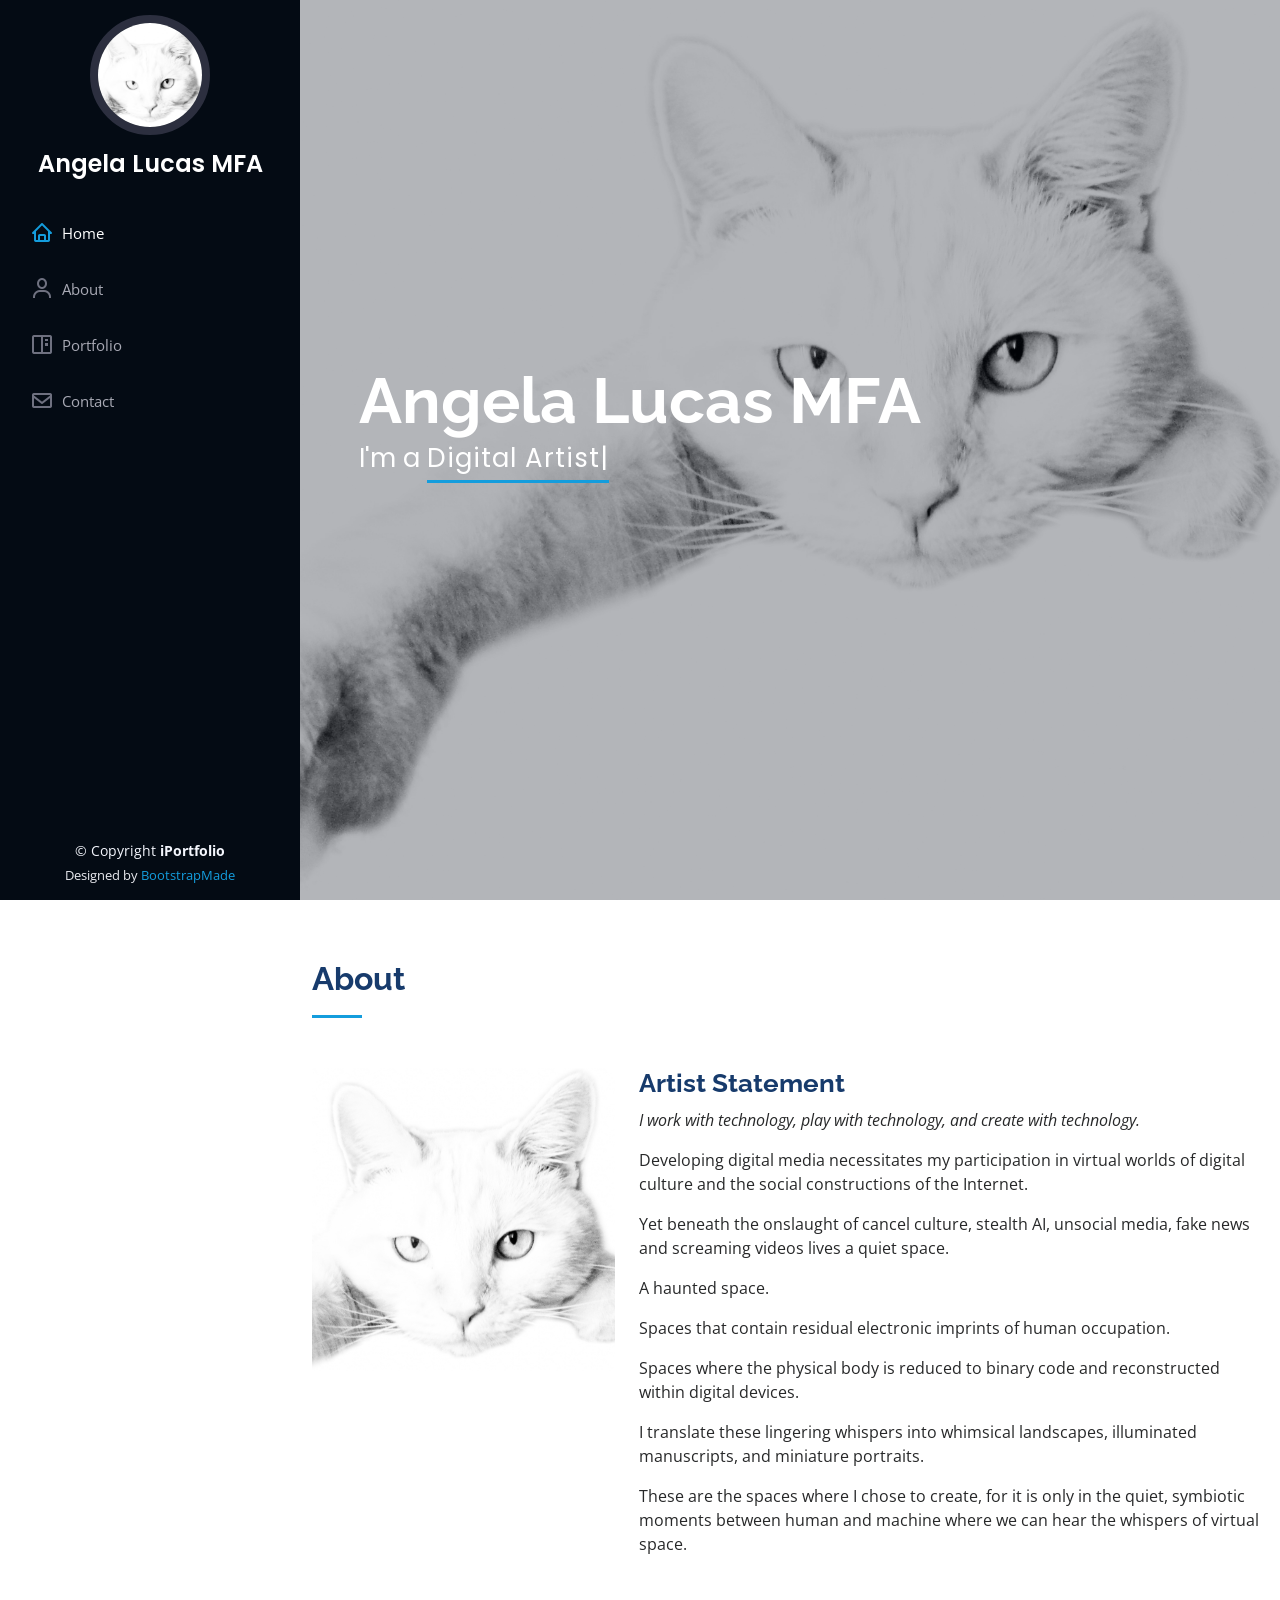
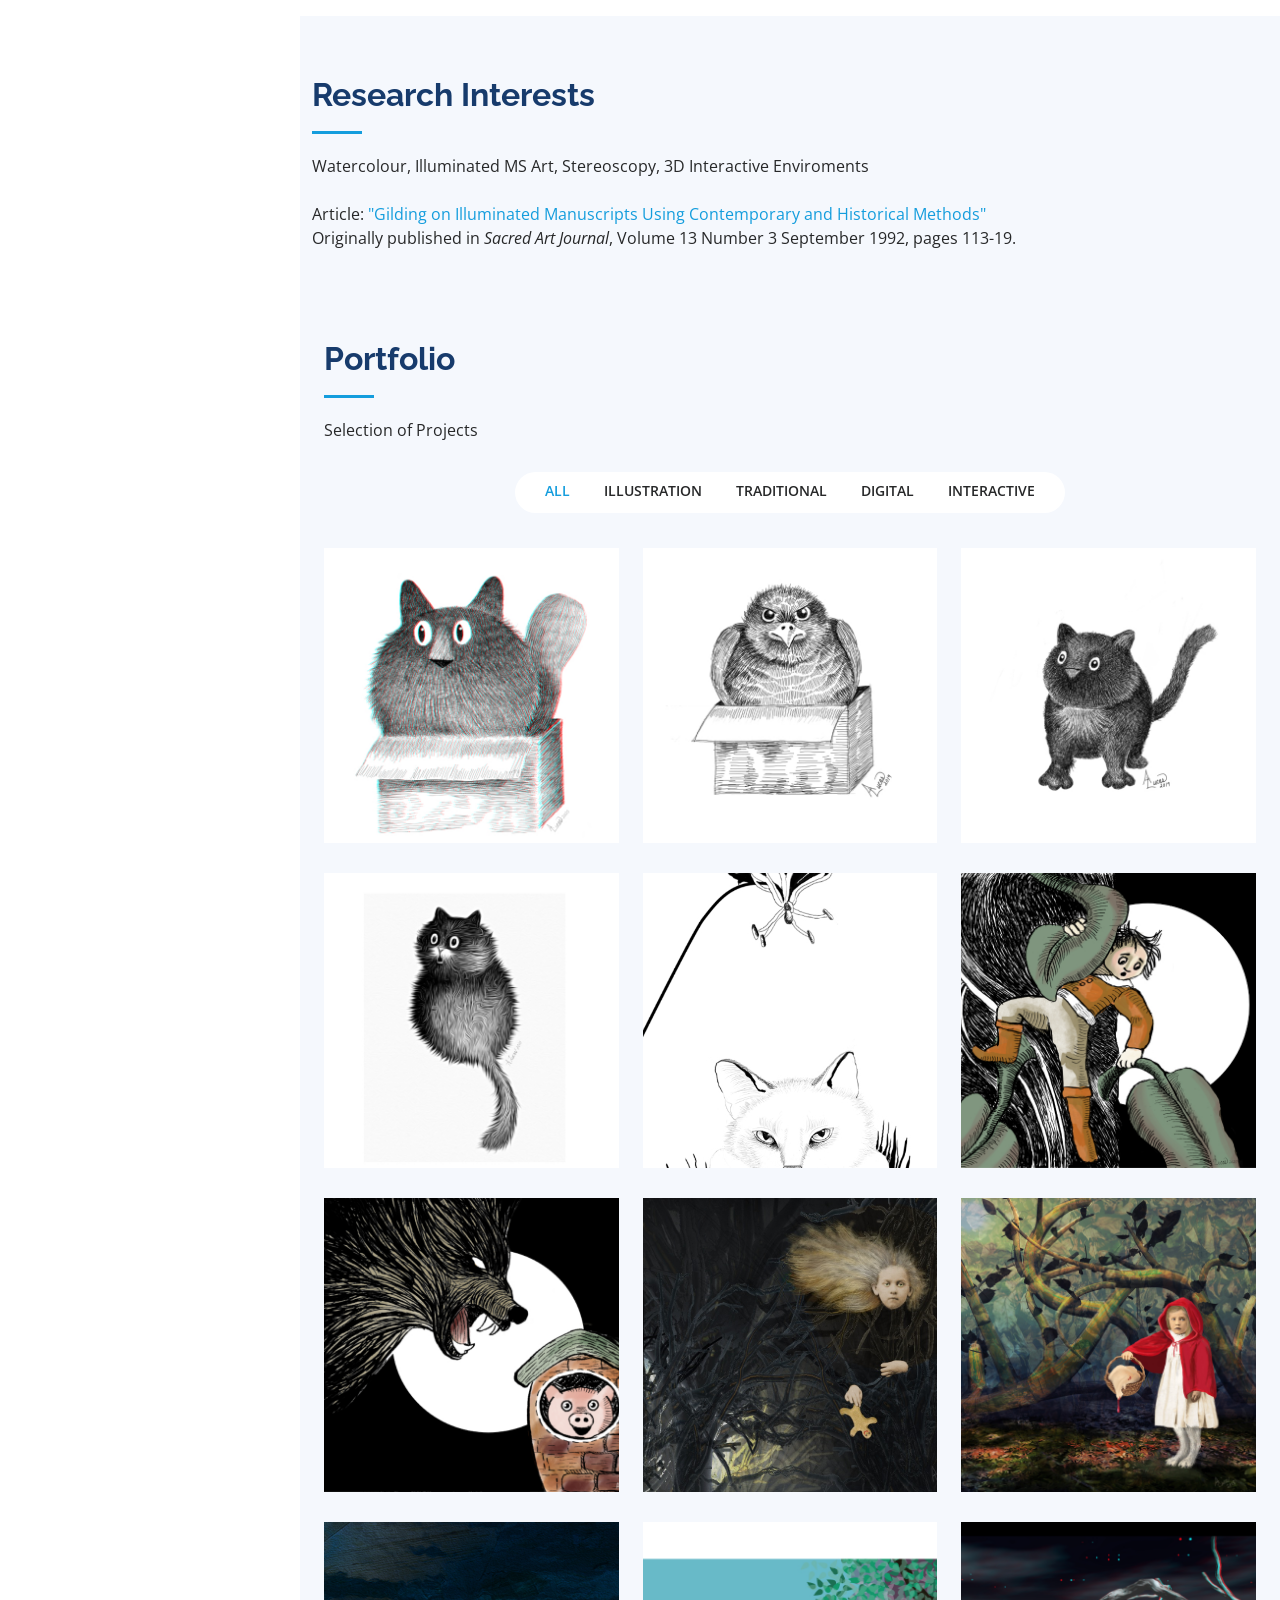
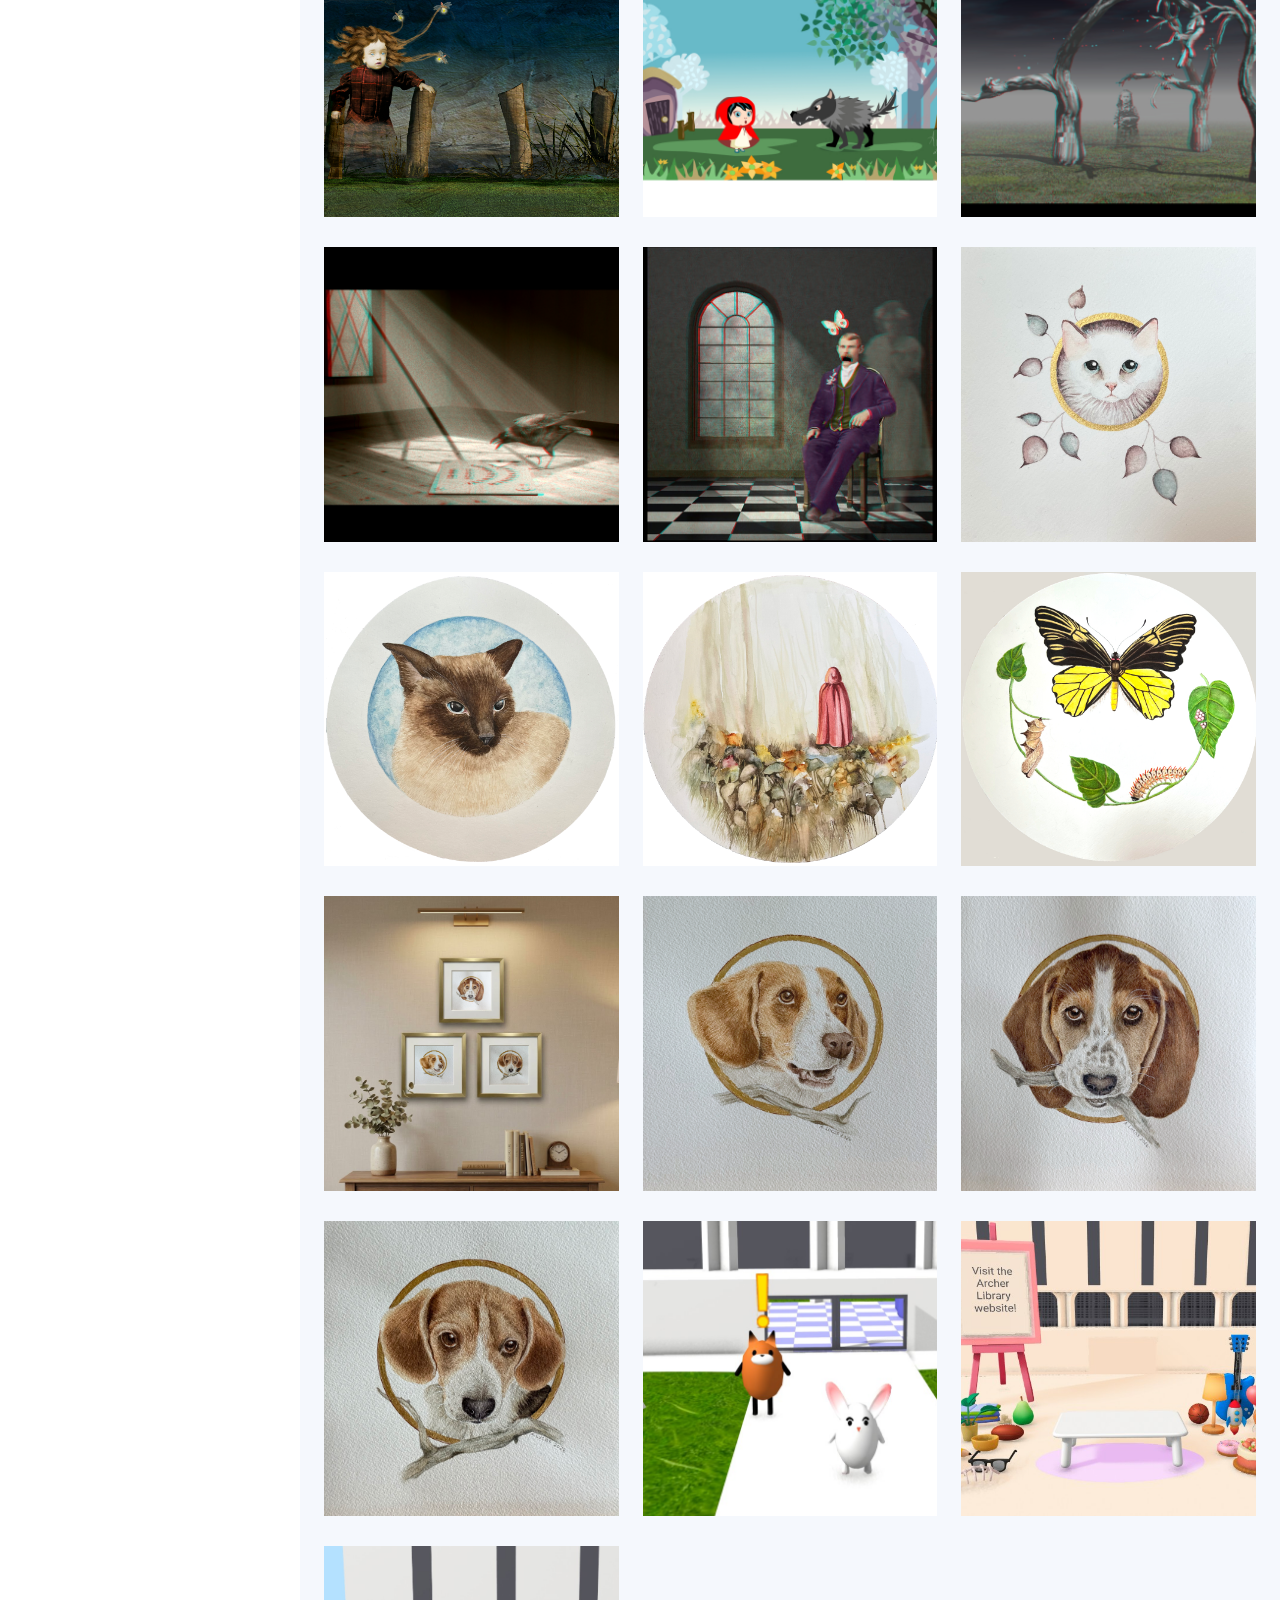
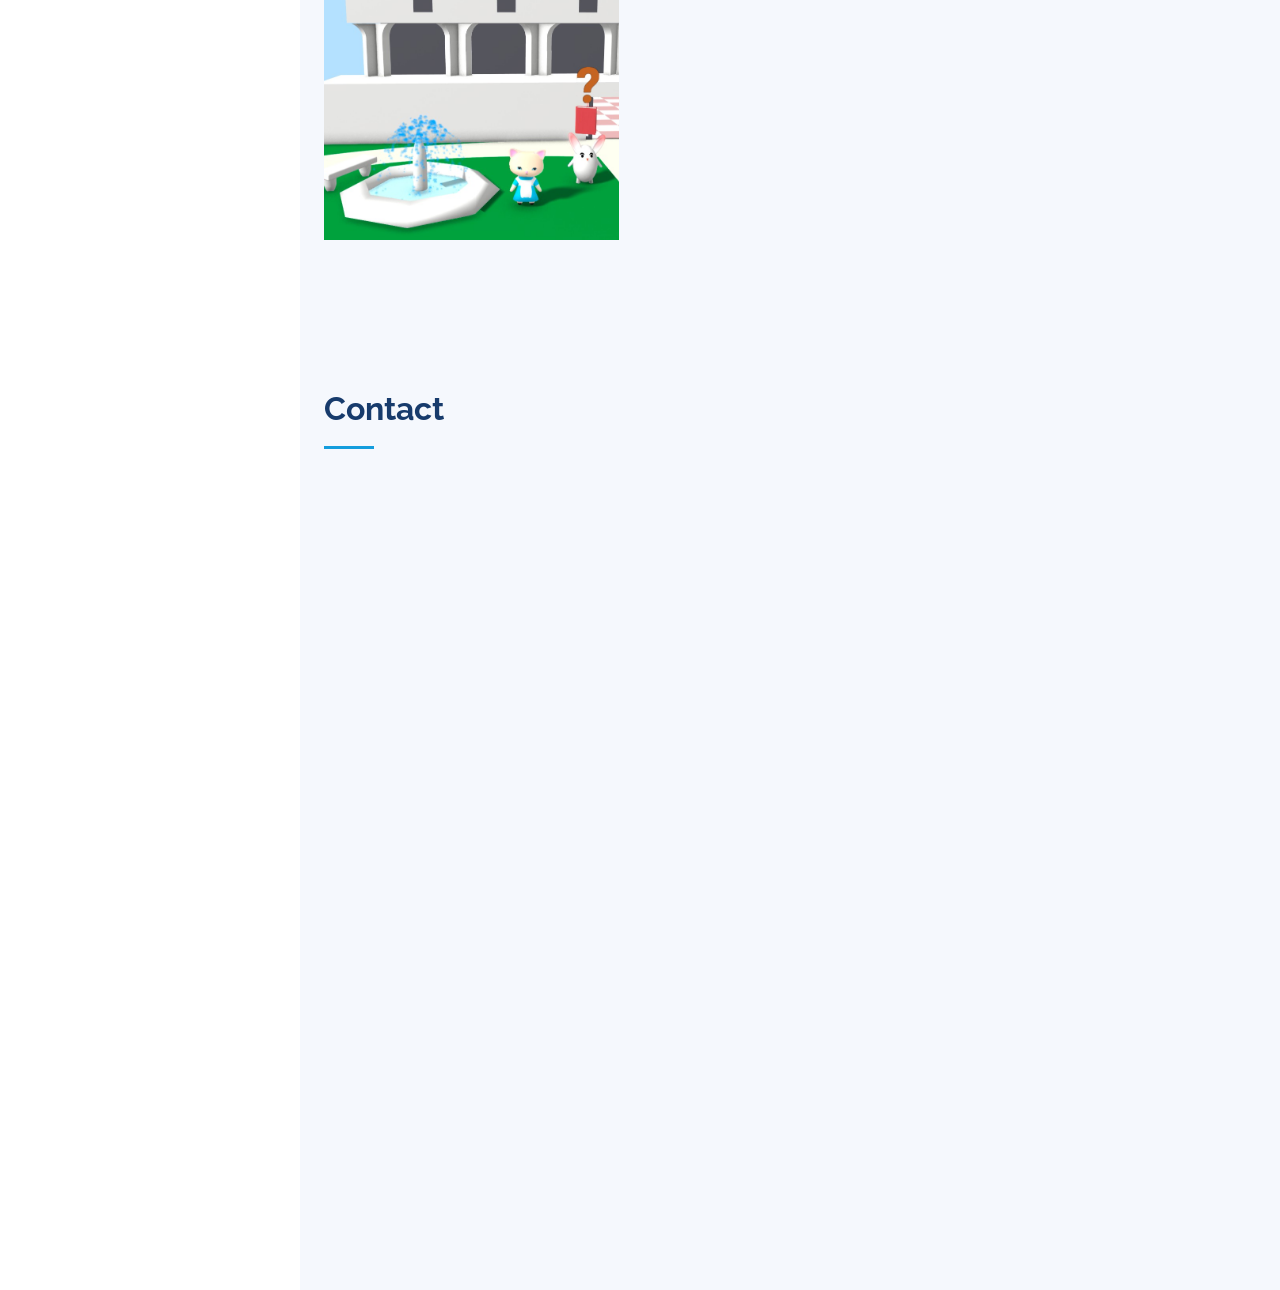
==== commit 21776890: "Added dog portraits" ====
--- a/index.html
+++ b/index.html
@@ -425,18 +425,46 @@
             </div>
           </div>
 
-
-<!-- =============Spline Indigenous Plants=================== 
-	<div class="col-lg-4 col-md-6 portfolio-item filter-digital">
-            <div class="portfolio-wrap">
-              <img src="assets/img/portfolio/portfolio-41.jpg" class="img-fluid" alt="">
-              <div class="portfolio-links">
-                <a href="assets/img/portfolio/portfolio-41.jpg" data-gallery="portfolioGallery" class="portfolio-lightbox" title="2024 Medicinal Plants Adventure in conjunction with library event Indigenous Medical Plants"><i class="bx bx-plus"></i></a>
-                <a href="https://my.spline.design/medicinalplants-600b97d13f9056c4c7c76910d997f415/" title="Medicinal Plants Adventure"><i class="bx bx-link"></i></a>
-              </div>
-            </div>
-          </div>
--->
+<!-- =============3 dogs =================== -->
+	<div class="col-lg-4 col-md-6 portfolio-item filter-traditional">
+            <div class="portfolio-wrap">
+              <img src="assets/img/portfolio/portfolio-50.jpg" class="img-fluid" alt="">
+              <div class="portfolio-links">
+                <a href="assets/img/portfolio/portfolio-50.jpg" data-gallery="portfolioGallery" class="portfolio-lightbox" title="&quot;Three Puppies&quot;: Watercolour, 23K gold leaf, 20cm x 20 cm"><i class="bx bx-plus"></i></a>
+               </div>
+            </div>
+          </div>
+
+  <!-- =============Gracie =================== -->
+	<div class="col-lg-4 col-md-6 portfolio-item filter-traditional">
+            <div class="portfolio-wrap">
+              <img src="assets/img/portfolio/portfolio-51.jpg" class="img-fluid" alt="">
+              <div class="portfolio-links">
+                <a href="assets/img/portfolio/portfolio-51.jpg" data-gallery="portfolioGallery" class="portfolio-lightbox" title="&quot;Gracie&quot;: Watercolour, 23K gold leaf, 20cm x 20 cm"><i class="bx bx-plus"></i></a>
+               </div>
+            </div>
+          </div>
+
+<!-- =============Violet =================== -->
+	<div class="col-lg-4 col-md-6 portfolio-item filter-traditional">
+            <div class="portfolio-wrap">
+              <img src="assets/img/portfolio/portfolio-52.jpg" class="img-fluid" alt="">
+              <div class="portfolio-links">
+                <a href="assets/img/portfolio/portfolio-52.jpg" data-gallery="portfolioGallery" class="portfolio-lightbox" title="&quot;Violet&quot;: Watercolour, 23K gold leaf, 20cm x 20 cm"><i class="bx bx-plus"></i></a>
+               </div>
+            </div>
+          </div>
+
+<!-- =============Joe =================== -->
+	<div class="col-lg-4 col-md-6 portfolio-item filter-traditional">
+            <div class="portfolio-wrap">
+              <img src="assets/img/portfolio/portfolio-53.jpg" class="img-fluid" alt="">
+              <div class="portfolio-links">
+                <a href="assets/img/portfolio/portfolio-53.jpg" data-gallery="portfolioGallery" class="portfolio-lightbox" title="&quot;Joe&quot;: Watercolour, 23K gold leaf, 20cm x 20 cm"><i class="bx bx-plus"></i></a>
+               </div>
+            </div>
+          </div>
+
 
 <!-- =============AI Spline Indigenous Plants =================== -->
 <div class="col-lg-4 col-md-6 portfolio-item filter-interactive">
--- a/assets/css/style.css
+++ b/assets/css/style.css
@@ -722,7 +722,8 @@
 # Contact
 --------------------------------------------------------------*/
 .contact {
-  padding-bottom: 130px;
+  padding-bottom: 200px;
+  min-height: 100vh; /* Forces the contact section to be at least 100% of the viewport height */
 }
 .contact .info {
   padding: 30px;
--- a/assets/css/style.css
+++ b/assets/css/style.css
@@ -722,7 +722,8 @@
 # Contact
 --------------------------------------------------------------*/
 .contact {
-  padding-bottom: 130px;
+  padding-bottom: 200px;
+  min-height: 100vh; /* Forces the contact section to be at least 100% of the viewport height */
 }
 .contact .info {
   padding: 30px;
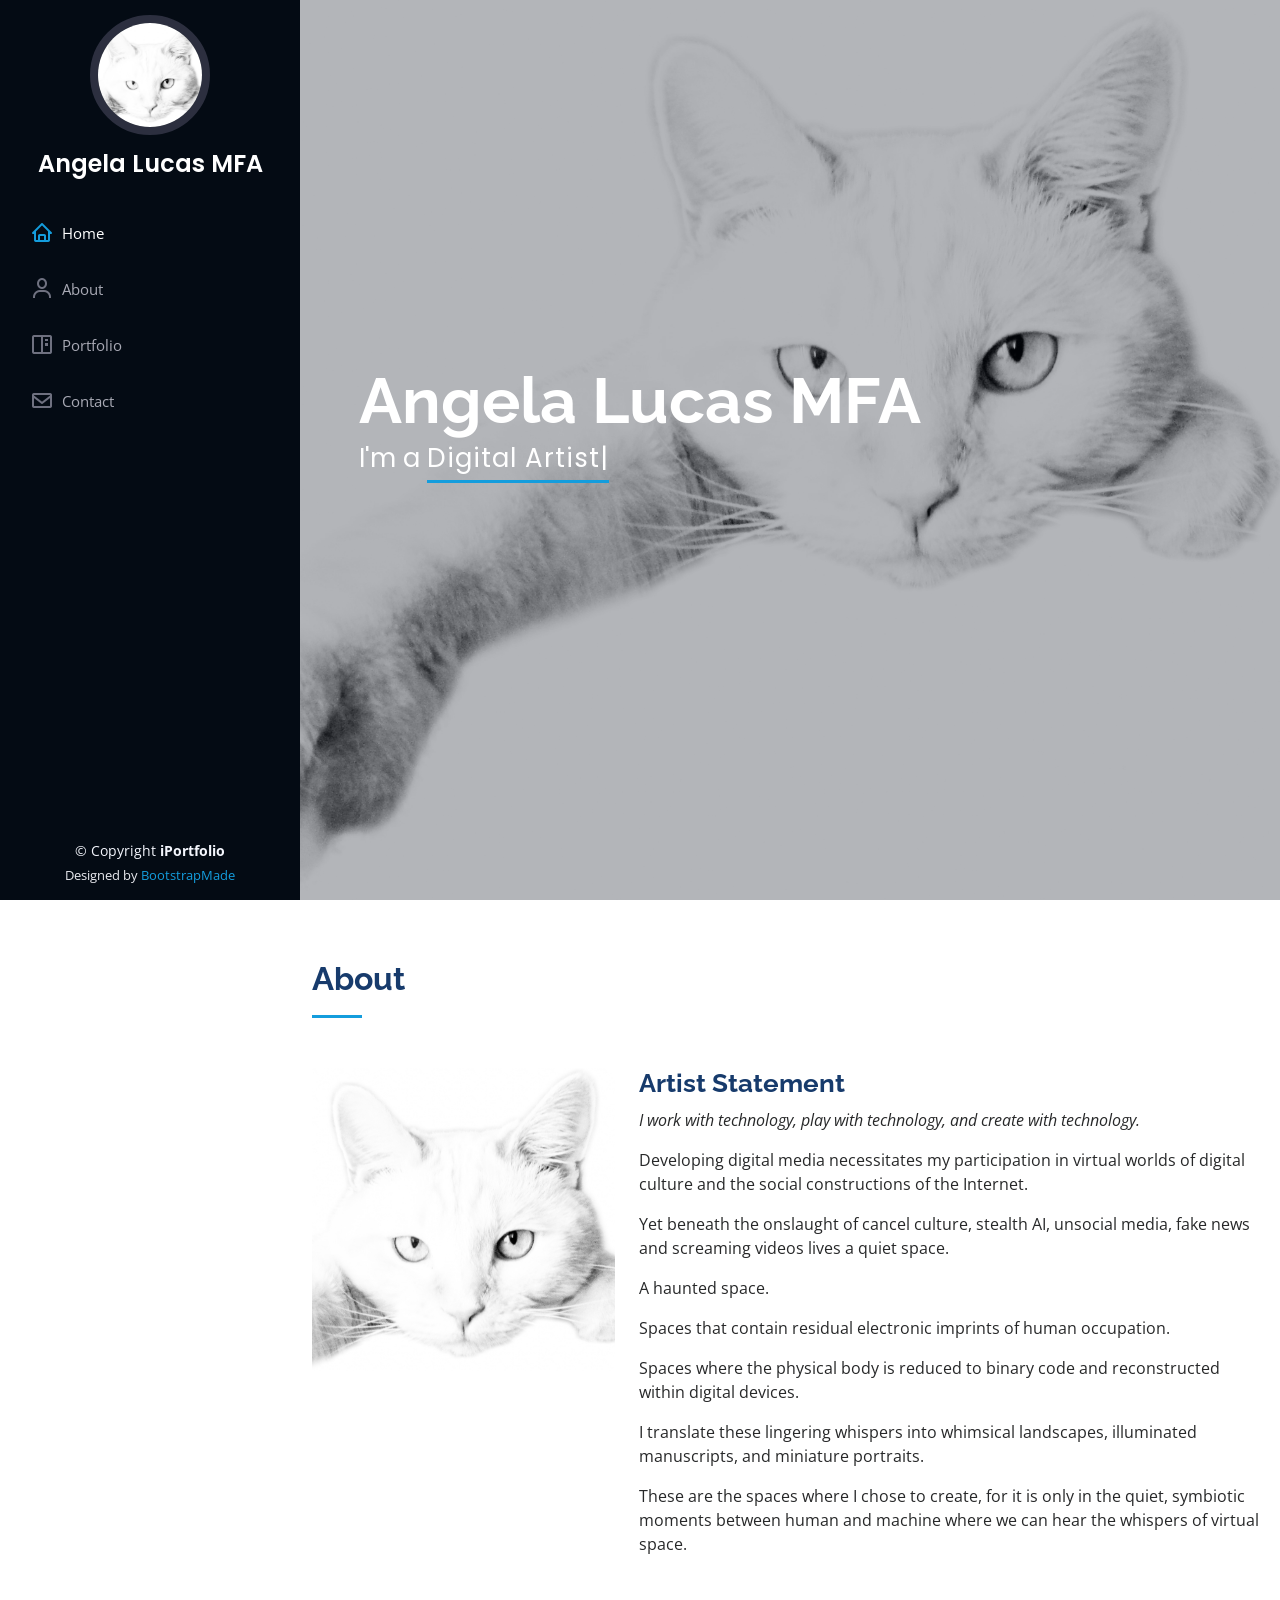
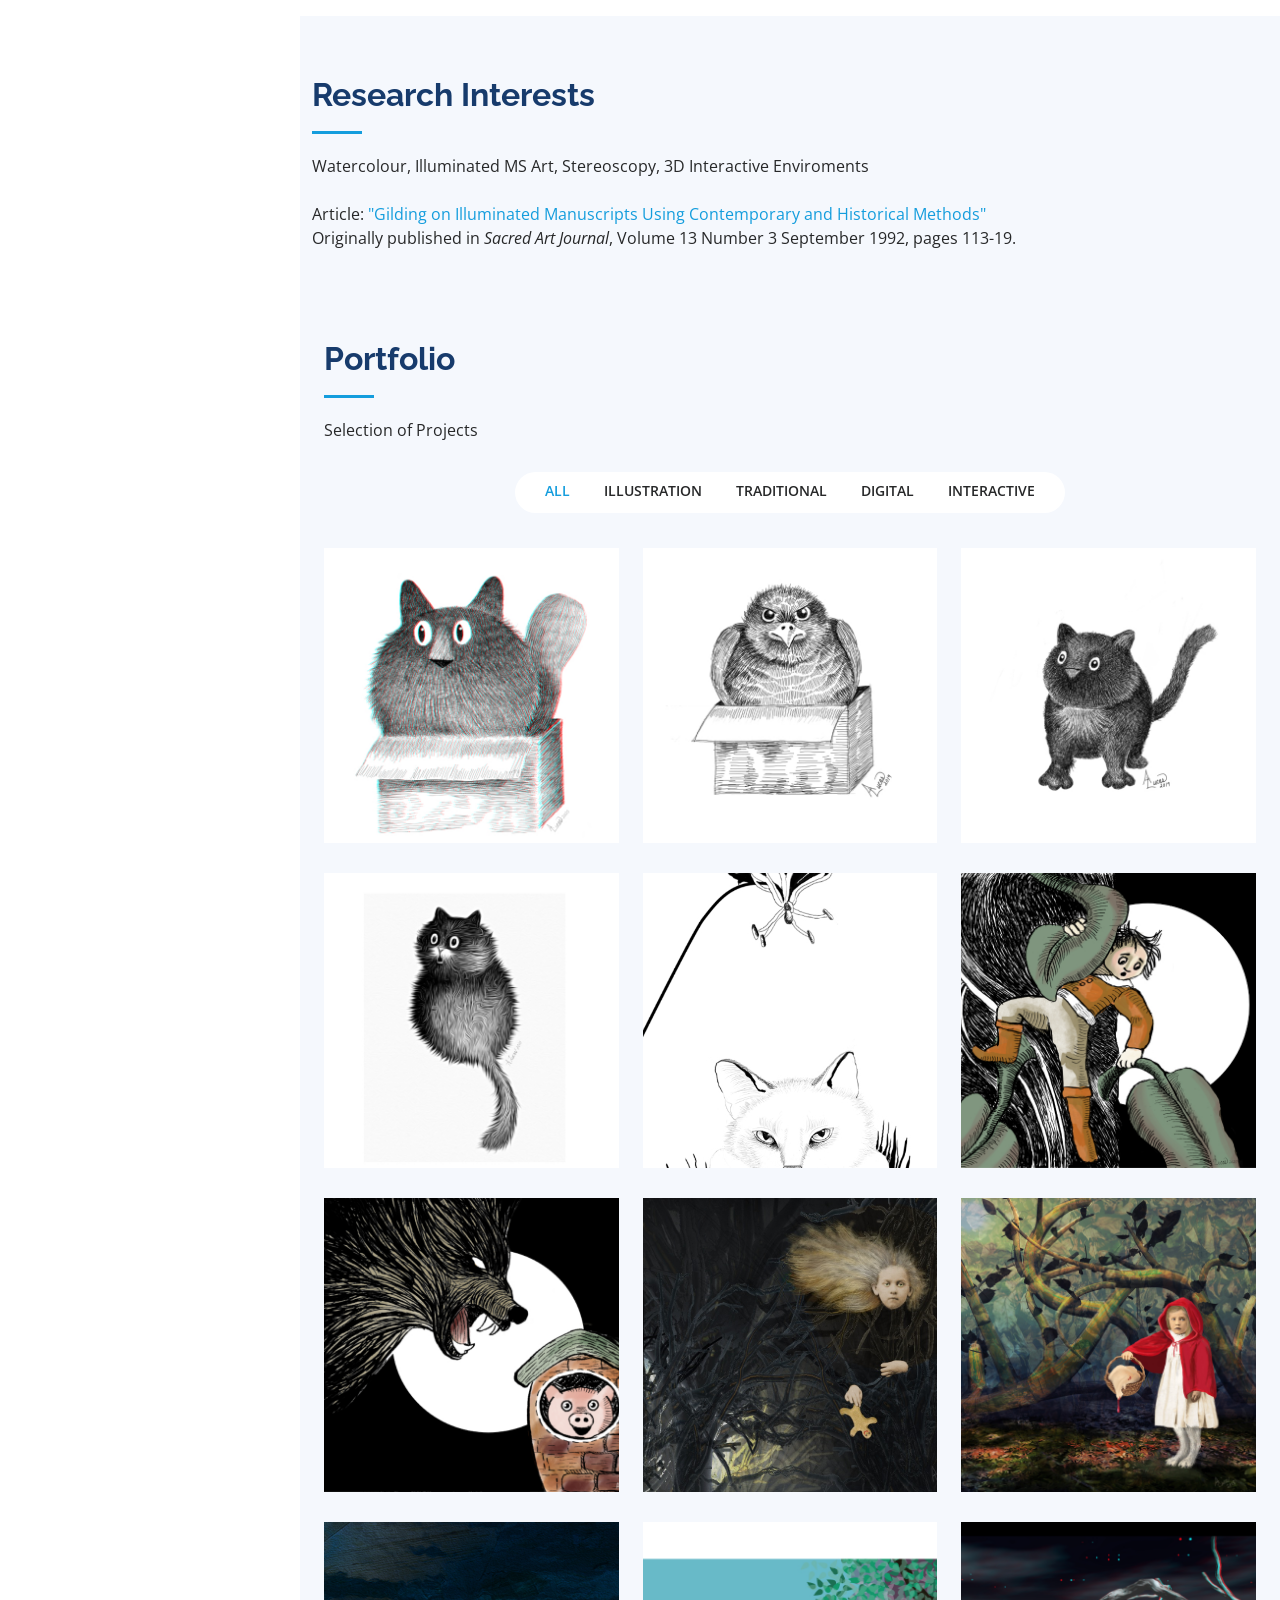
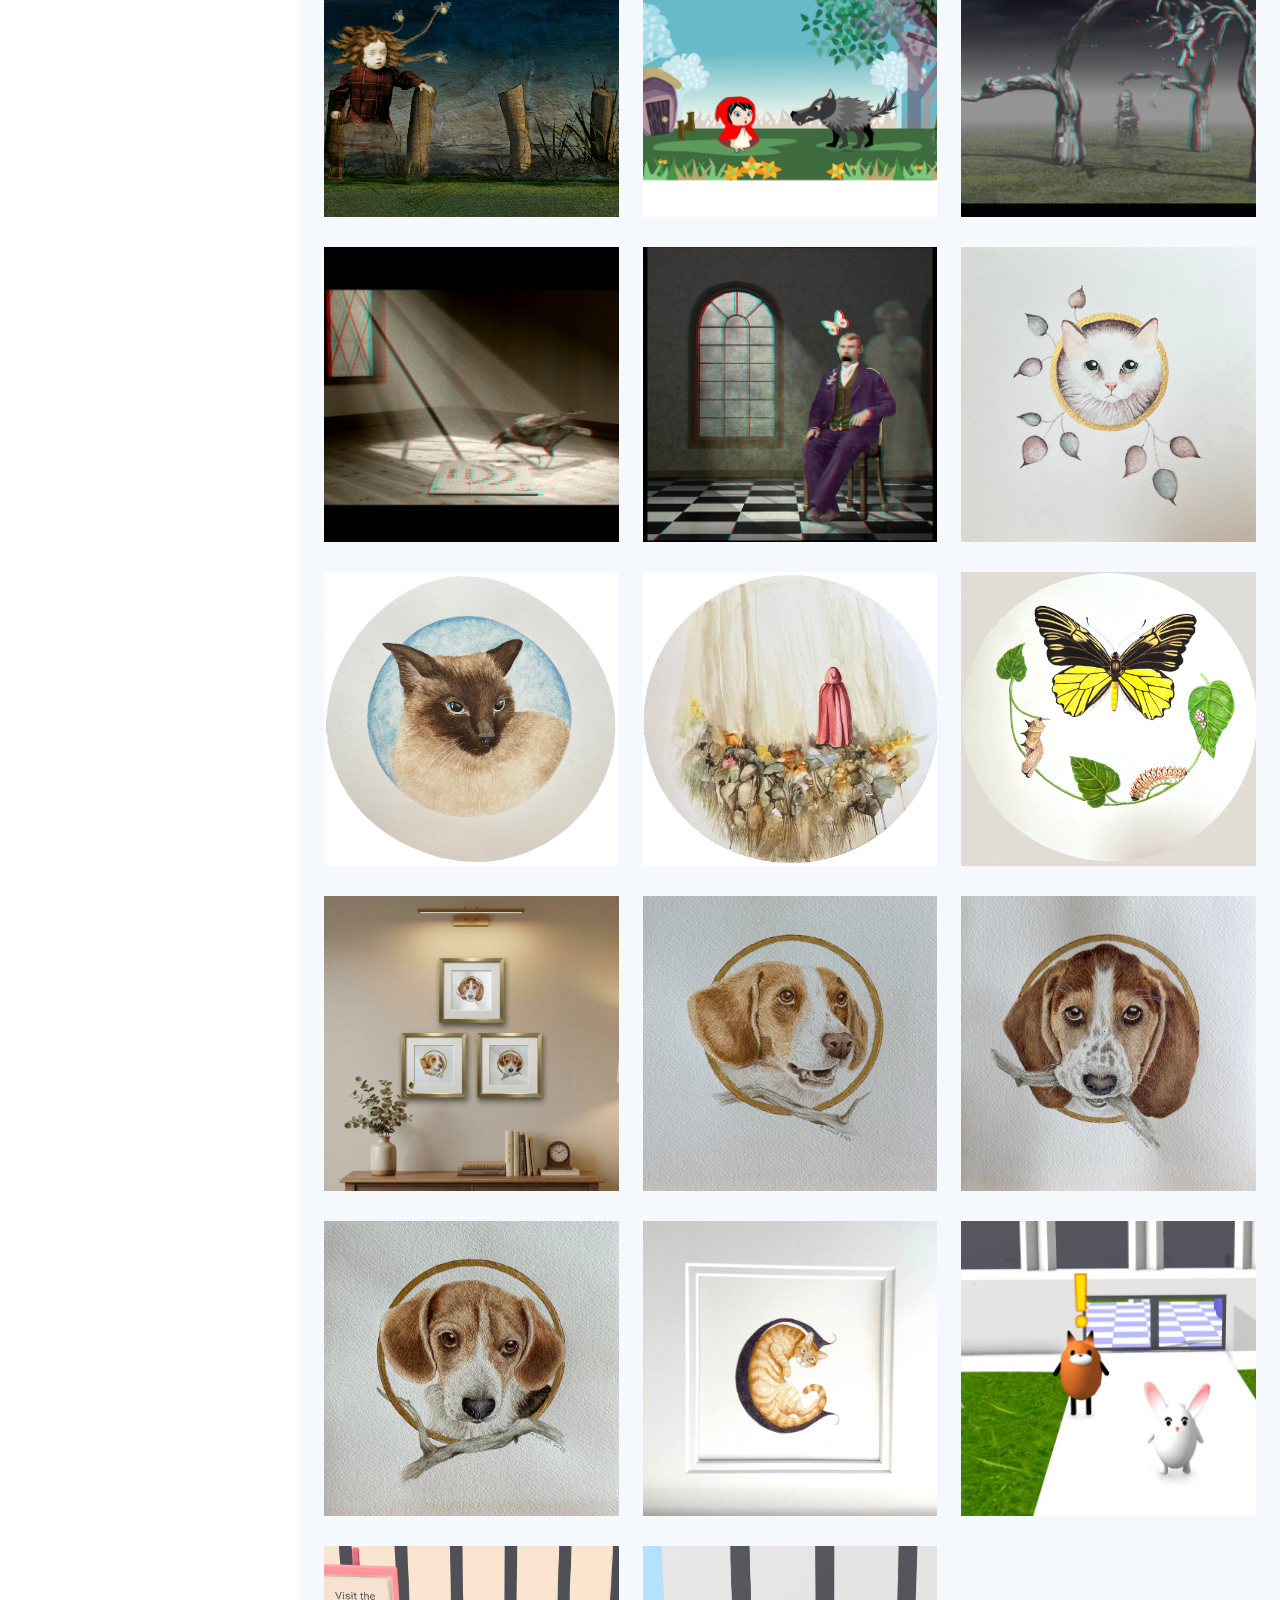
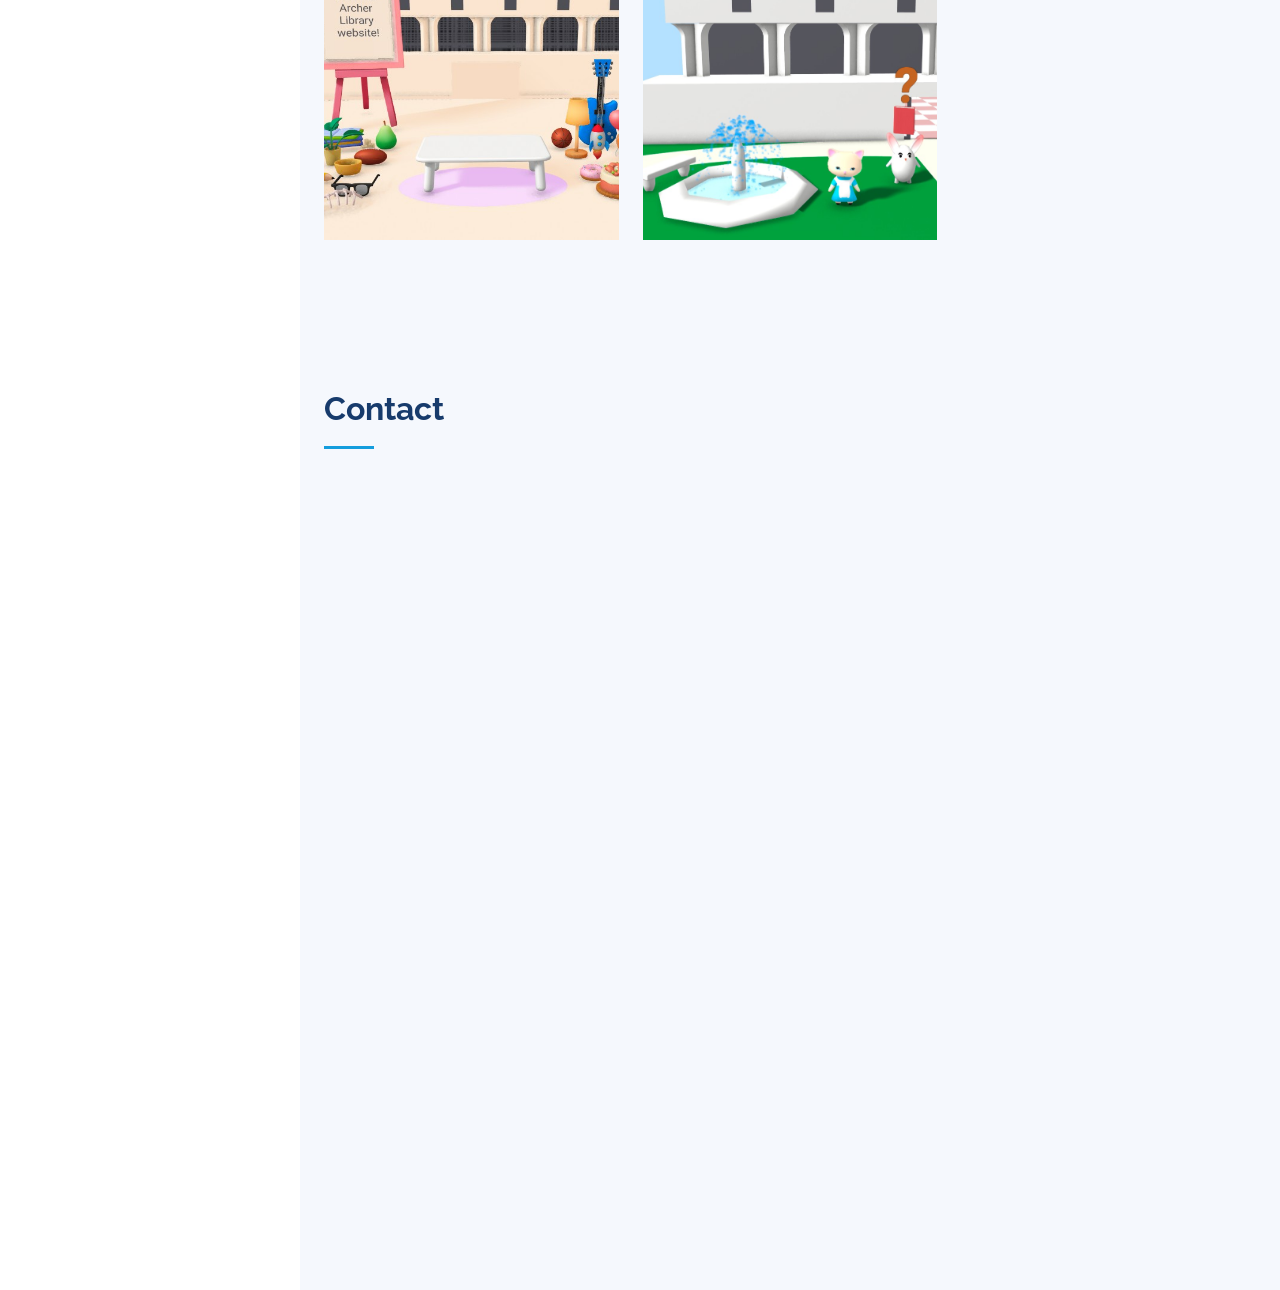
==== commit b5f026e2: "Added orange cat" ====
--- a/index.html
+++ b/index.html
@@ -390,7 +390,7 @@
             <div class="portfolio-wrap">
               <img src="assets/img/portfolio/portfolio-46.jpg" class="img-fluid" alt="">
               <div class="portfolio-links">
-                <a href="assets/img/portfolio/portfolio-46.jpg" data-gallery="portfolioGallery" class="portfolio-lightbox" title="&quot;Snowball&quot;: Watercolour"><i class="bx bx-plus"></i></a>
+                <a href="assets/img/portfolio/portfolio-46.jpg" data-gallery="portfolioGallery" class="portfolio-lightbox" title="&quot;Snowball&quot;: Watercolour, 20cm x 20cm"><i class="bx bx-plus"></i></a>
                </div>
             </div>
           </div>
@@ -400,7 +400,7 @@
             <div class="portfolio-wrap">
               <img src="assets/img/portfolio/portfolio-49.jpg" class="img-fluid" alt="">
               <div class="portfolio-links">
-                <a href="assets/img/portfolio/portfolio-49.jpg" data-gallery="portfolioGallery" class="portfolio-lightbox" title="&quot;Dewey&quot;: Watercolour"><i class="bx bx-plus"></i></a>
+                <a href="assets/img/portfolio/portfolio-49.jpg" data-gallery="portfolioGallery" class="portfolio-lightbox" title="&quot;Dewey&quot;: Watercolour, 32cm"><i class="bx bx-plus"></i></a>
                </div>
             </div>
           </div>
@@ -410,7 +410,7 @@
             <div class="portfolio-wrap">
               <img src="assets/img/portfolio/portfolio-47.jpg" class="img-fluid" alt="">
               <div class="portfolio-links">
-                <a href="assets/img/portfolio/portfolio-47.jpg" data-gallery="portfolioGallery" class="portfolio-lightbox" title="&quot;Red Riding Hood&quot;: Watercolour"><i class="bx bx-plus"></i></a>
+                <a href="assets/img/portfolio/portfolio-47.jpg" data-gallery="portfolioGallery" class="portfolio-lightbox" title="&quot;Red Riding Hood&quot;: Watercolour, 32cm"><i class="bx bx-plus"></i></a>
                </div>
             </div>
           </div>
@@ -420,7 +420,7 @@
             <div class="portfolio-wrap">
               <img src="assets/img/portfolio/portfolio-48.jpg" class="img-fluid" alt="">
               <div class="portfolio-links">
-                <a href="assets/img/portfolio/portfolio-48.jpg" data-gallery="portfolioGallery" class="portfolio-lightbox" title="&quot;Butterfly Life Cycle&quot;: Watercolour"><i class="bx bx-plus"></i></a>
+                <a href="assets/img/portfolio/portfolio-48.jpg" data-gallery="portfolioGallery" class="portfolio-lightbox" title="&quot;Butterfly Life Cycle&quot;: Watercolour, 32cm"><i class="bx bx-plus"></i></a>
                </div>
             </div>
           </div>
@@ -430,7 +430,7 @@
             <div class="portfolio-wrap">
               <img src="assets/img/portfolio/portfolio-50.jpg" class="img-fluid" alt="">
               <div class="portfolio-links">
-                <a href="assets/img/portfolio/portfolio-50.jpg" data-gallery="portfolioGallery" class="portfolio-lightbox" title="&quot;Three Puppies&quot;: Watercolour, 23K gold leaf, 20cm x 20 cm"><i class="bx bx-plus"></i></a>
+                <a href="assets/img/portfolio/portfolio-50.jpg" data-gallery="portfolioGallery" class="portfolio-lightbox" title="&quot;Three Puppies&quot;: Watercolour, 23K gold leaf, 20cm x 20cm"><i class="bx bx-plus"></i></a>
                </div>
             </div>
           </div>
@@ -440,7 +440,7 @@
             <div class="portfolio-wrap">
               <img src="assets/img/portfolio/portfolio-51.jpg" class="img-fluid" alt="">
               <div class="portfolio-links">
-                <a href="assets/img/portfolio/portfolio-51.jpg" data-gallery="portfolioGallery" class="portfolio-lightbox" title="&quot;Gracie&quot;: Watercolour, 23K gold leaf, 20cm x 20 cm"><i class="bx bx-plus"></i></a>
+                <a href="assets/img/portfolio/portfolio-51.jpg" data-gallery="portfolioGallery" class="portfolio-lightbox" title="&quot;Gracie&quot;: Watercolour, 23K gold leaf, 20cm x 20cm"><i class="bx bx-plus"></i></a>
                </div>
             </div>
           </div>
@@ -450,7 +450,7 @@
             <div class="portfolio-wrap">
               <img src="assets/img/portfolio/portfolio-52.jpg" class="img-fluid" alt="">
               <div class="portfolio-links">
-                <a href="assets/img/portfolio/portfolio-52.jpg" data-gallery="portfolioGallery" class="portfolio-lightbox" title="&quot;Violet&quot;: Watercolour, 23K gold leaf, 20cm x 20 cm"><i class="bx bx-plus"></i></a>
+                <a href="assets/img/portfolio/portfolio-52.jpg" data-gallery="portfolioGallery" class="portfolio-lightbox" title="&quot;Violet&quot;: Watercolour, 23K gold leaf, 20cm x 20cm"><i class="bx bx-plus"></i></a>
                </div>
             </div>
           </div>
@@ -460,7 +460,17 @@
             <div class="portfolio-wrap">
               <img src="assets/img/portfolio/portfolio-53.jpg" class="img-fluid" alt="">
               <div class="portfolio-links">
-                <a href="assets/img/portfolio/portfolio-53.jpg" data-gallery="portfolioGallery" class="portfolio-lightbox" title="&quot;Joe&quot;: Watercolour, 23K gold leaf, 20cm x 20 cm"><i class="bx bx-plus"></i></a>
+                <a href="assets/img/portfolio/portfolio-53.jpg" data-gallery="portfolioGallery" class="portfolio-lightbox" title="&quot;Joe&quot;: Watercolour, 23K gold leaf, 20cm x 20cm"><i class="bx bx-plus"></i></a>
+               </div>
+            </div>
+          </div>
+
+<!-- =============C is for Cat Orange =================== -->
+	<div class="col-lg-4 col-md-6 portfolio-item filter-traditional">
+            <div class="portfolio-wrap">
+              <img src="assets/img/portfolio/portfolio-54.jpg" class="img-fluid" alt="">
+              <div class="portfolio-links">
+                <a href="assets/img/portfolio/portfolio-54.jpg" data-gallery="portfolioGallery" class="portfolio-lightbox" title="&quot;C is for Cat&quot;: Watercolour, Genuine Tyran Purple, 20cm x 20cm"><i class="bx bx-plus"></i></a>
                </div>
             </div>
           </div>
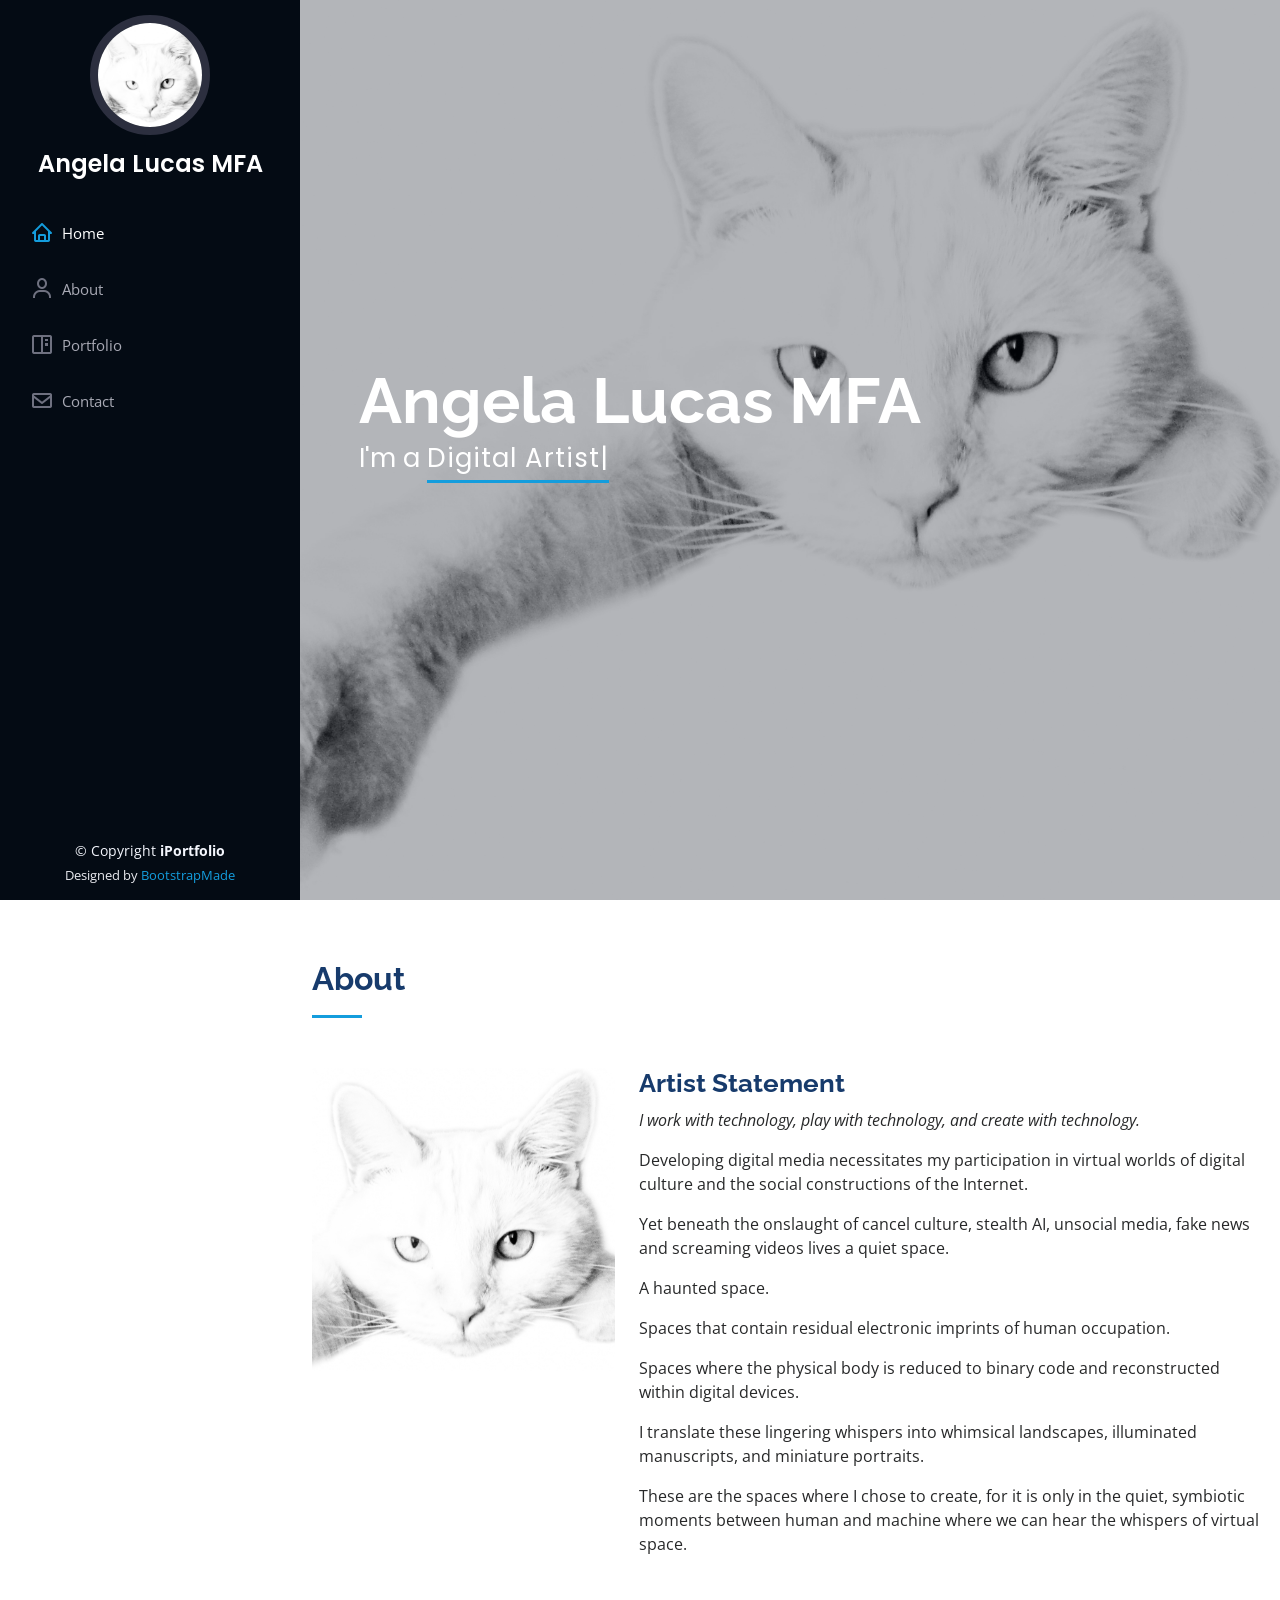
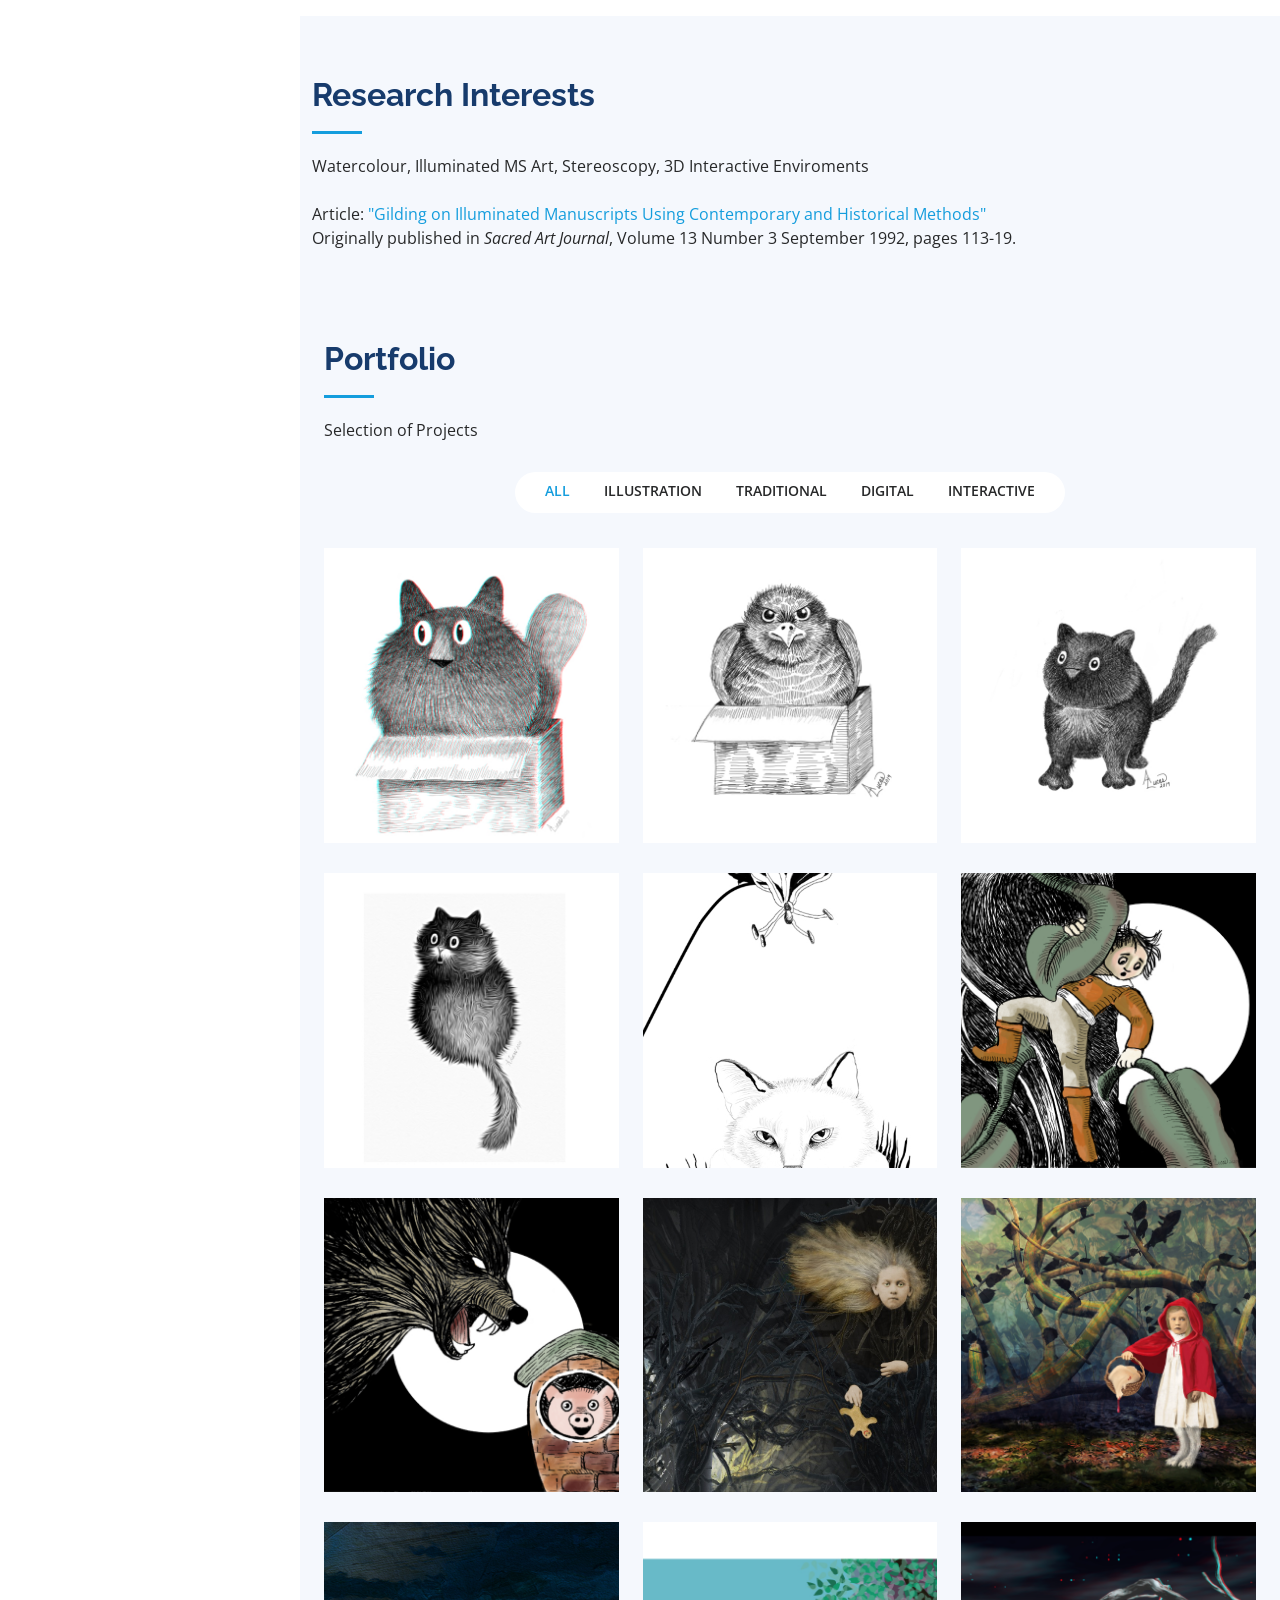
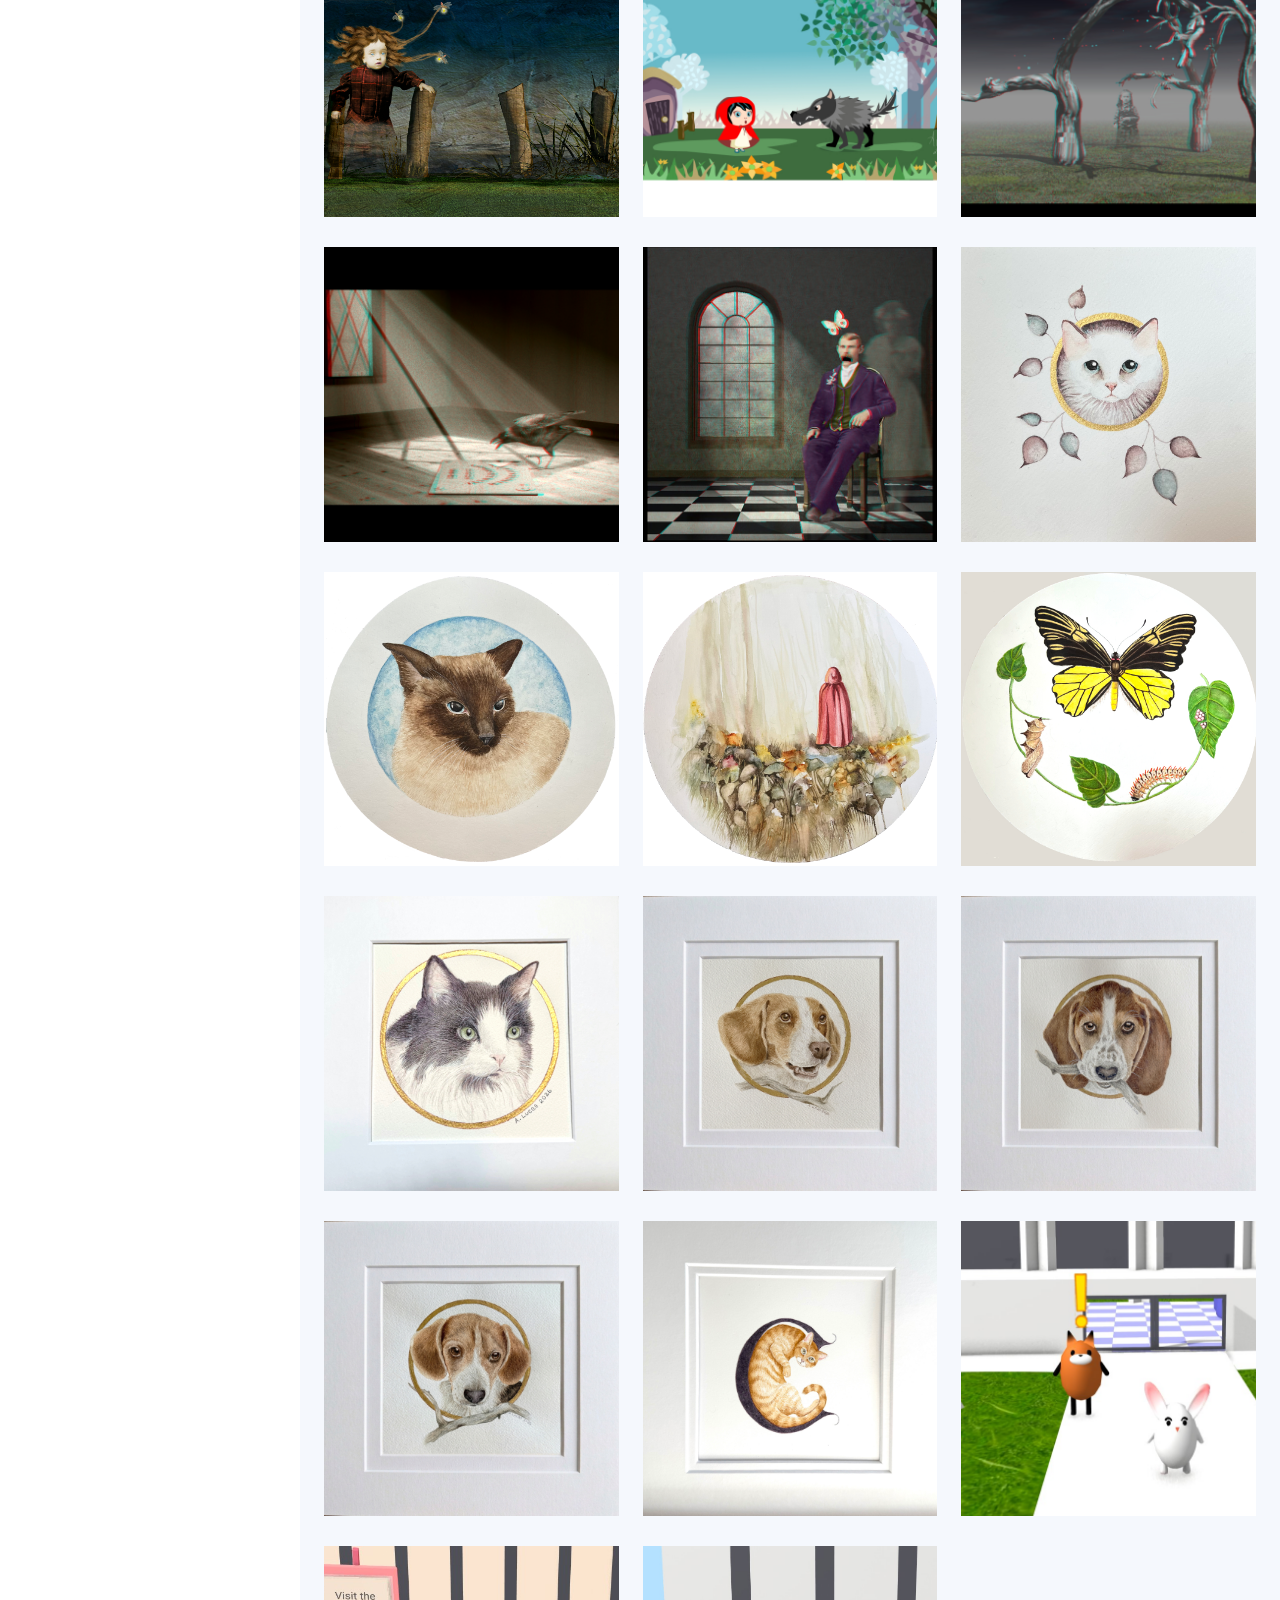
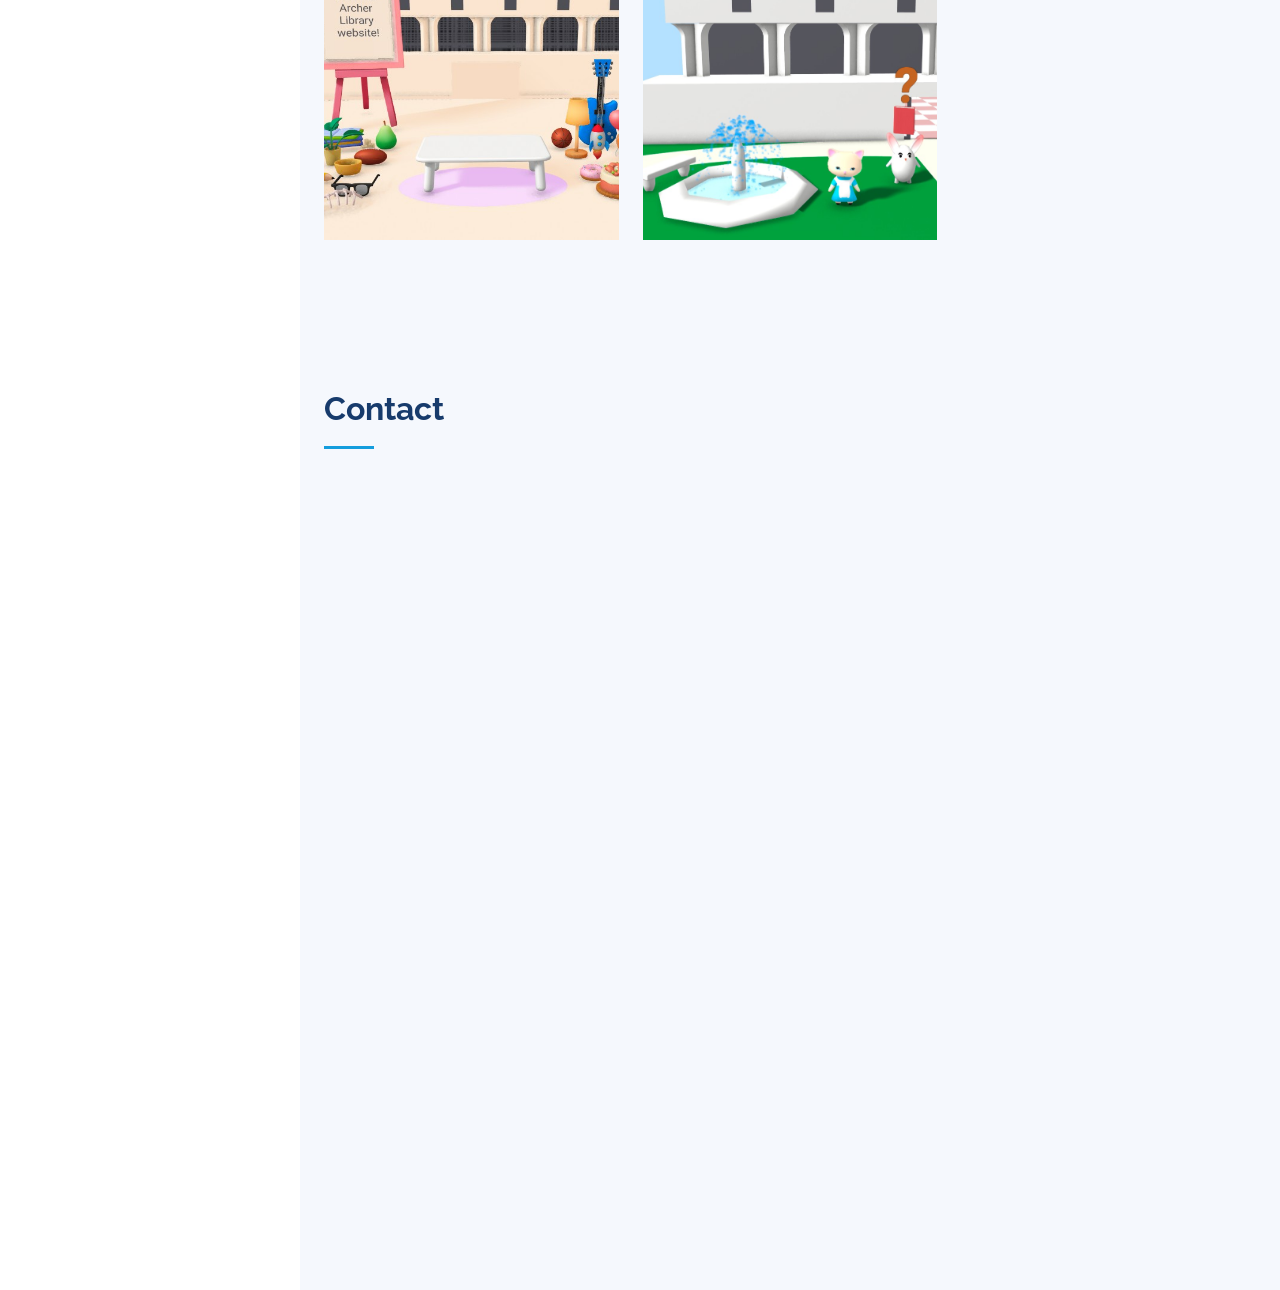
==== commit 4f797112: "Add Kyro update dogs" ====
--- a/index.html
+++ b/index.html
@@ -425,12 +425,12 @@
             </div>
           </div>
 
-<!-- =============3 dogs =================== -->
+<!-- =============Kyro =================== -->
 	<div class="col-lg-4 col-md-6 portfolio-item filter-traditional">
             <div class="portfolio-wrap">
               <img src="assets/img/portfolio/portfolio-50.jpg" class="img-fluid" alt="">
               <div class="portfolio-links">
-                <a href="assets/img/portfolio/portfolio-50.jpg" data-gallery="portfolioGallery" class="portfolio-lightbox" title="&quot;Three Puppies&quot;: Watercolour, 23K gold leaf, 20cm x 20cm"><i class="bx bx-plus"></i></a>
+                <a href="assets/img/portfolio/portfolio-50.jpg" data-gallery="portfolioGallery" class="portfolio-lightbox" title="&quot;Kyro&quot;: Watercolour, 23K gold leaf, 20cm x 20cm"><i class="bx bx-plus"></i></a>
                </div>
             </div>
           </div>
@@ -470,7 +470,7 @@
             <div class="portfolio-wrap">
               <img src="assets/img/portfolio/portfolio-54.jpg" class="img-fluid" alt="">
               <div class="portfolio-links">
-                <a href="assets/img/portfolio/portfolio-54.jpg" data-gallery="portfolioGallery" class="portfolio-lightbox" title="&quot;C is for Cat&quot;: Watercolour, Genuine Tyran Purple, 20cm x 20cm"><i class="bx bx-plus"></i></a>
+                <a href="assets/img/portfolio/portfolio-54.jpg" data-gallery="portfolioGallery" class="portfolio-lightbox" title="&quot;C is for Cat&quot;: Watercolour, Genuine Tyrian Purple, 20cm x 20cm"><i class="bx bx-plus"></i></a>
                </div>
             </div>
           </div>
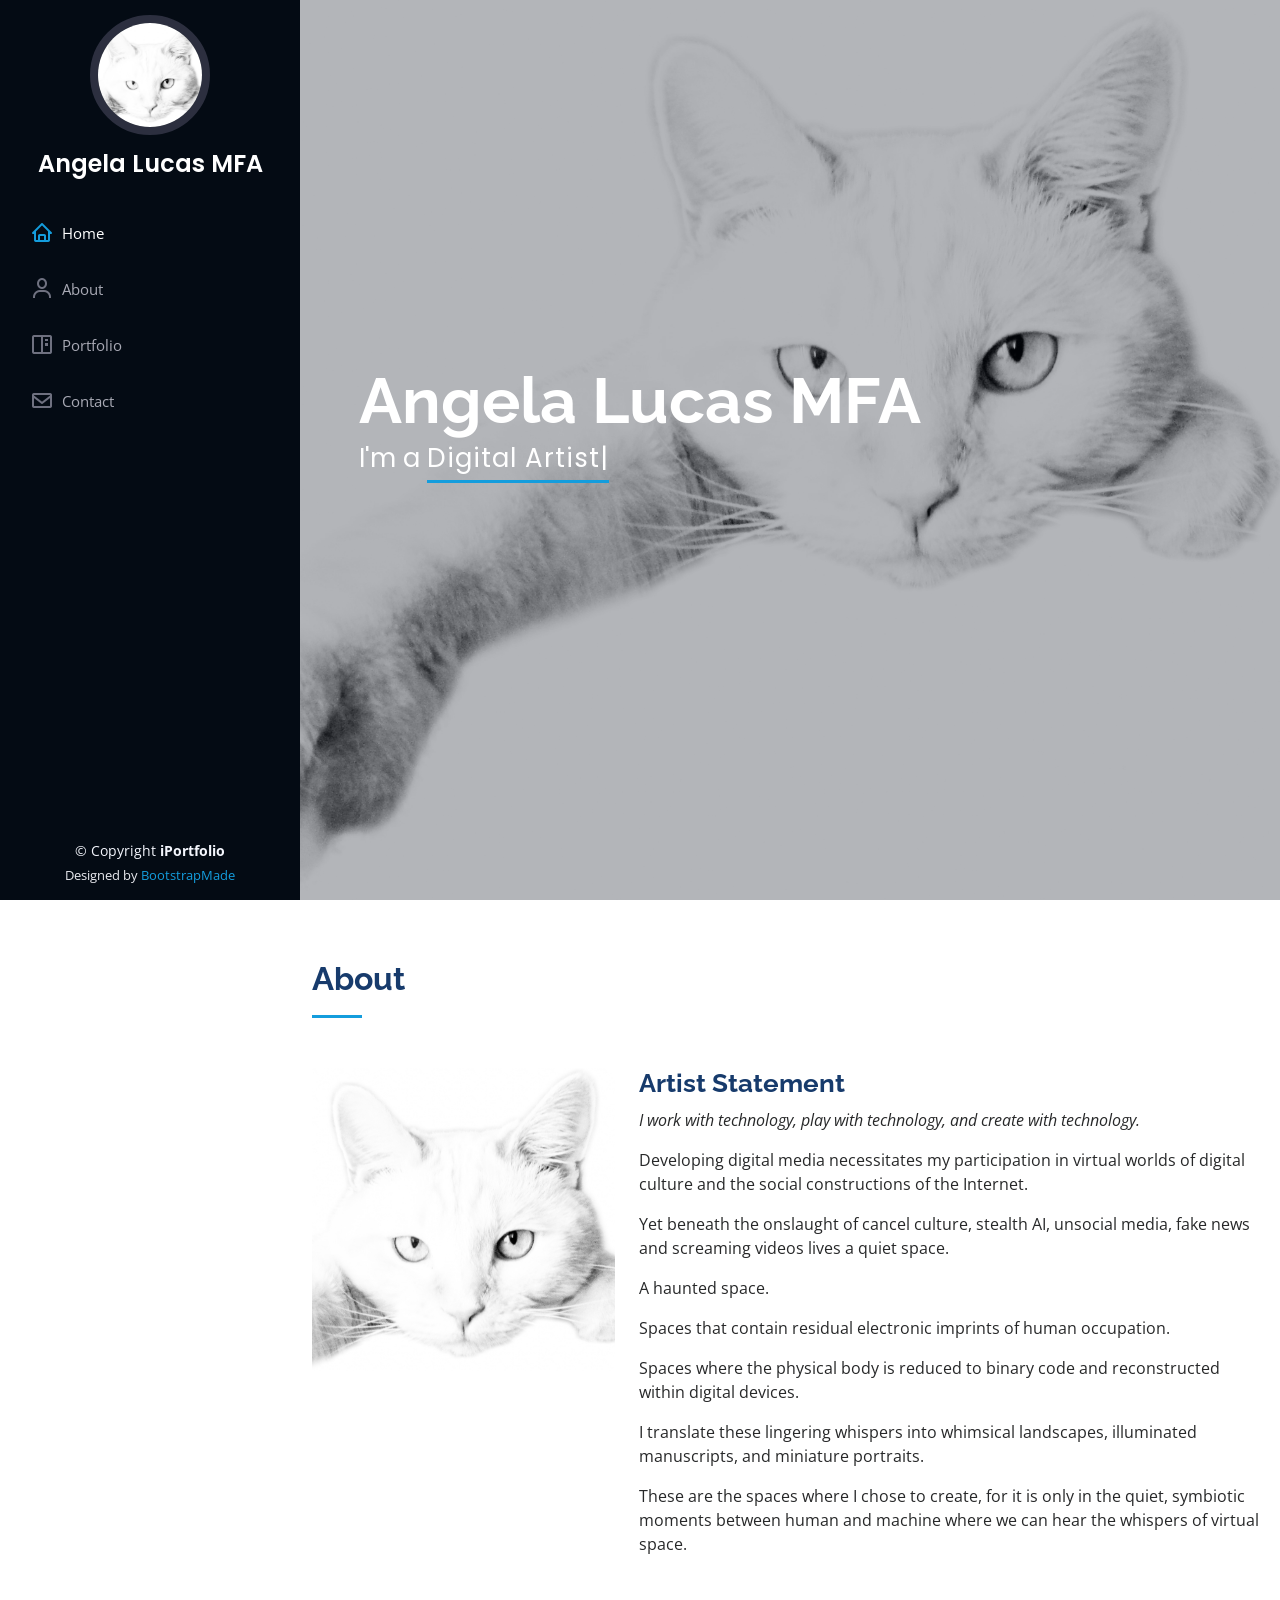
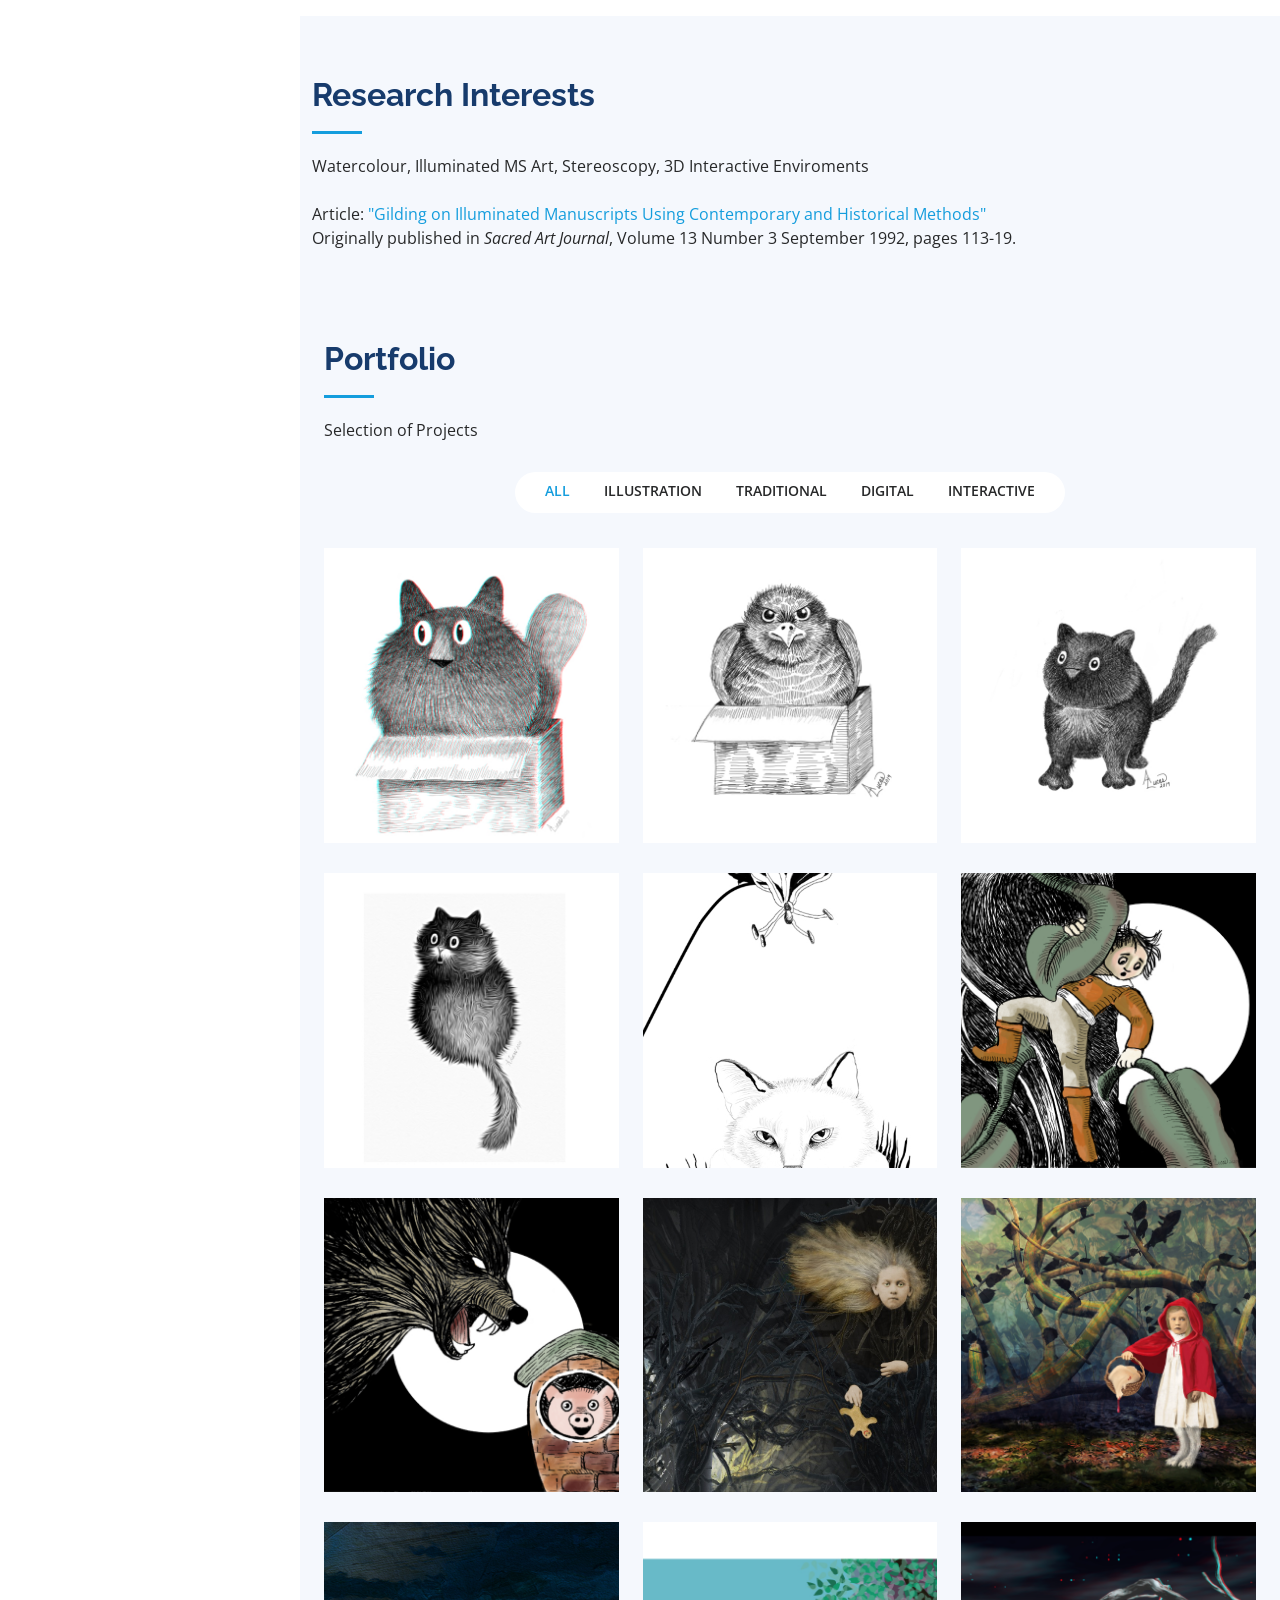
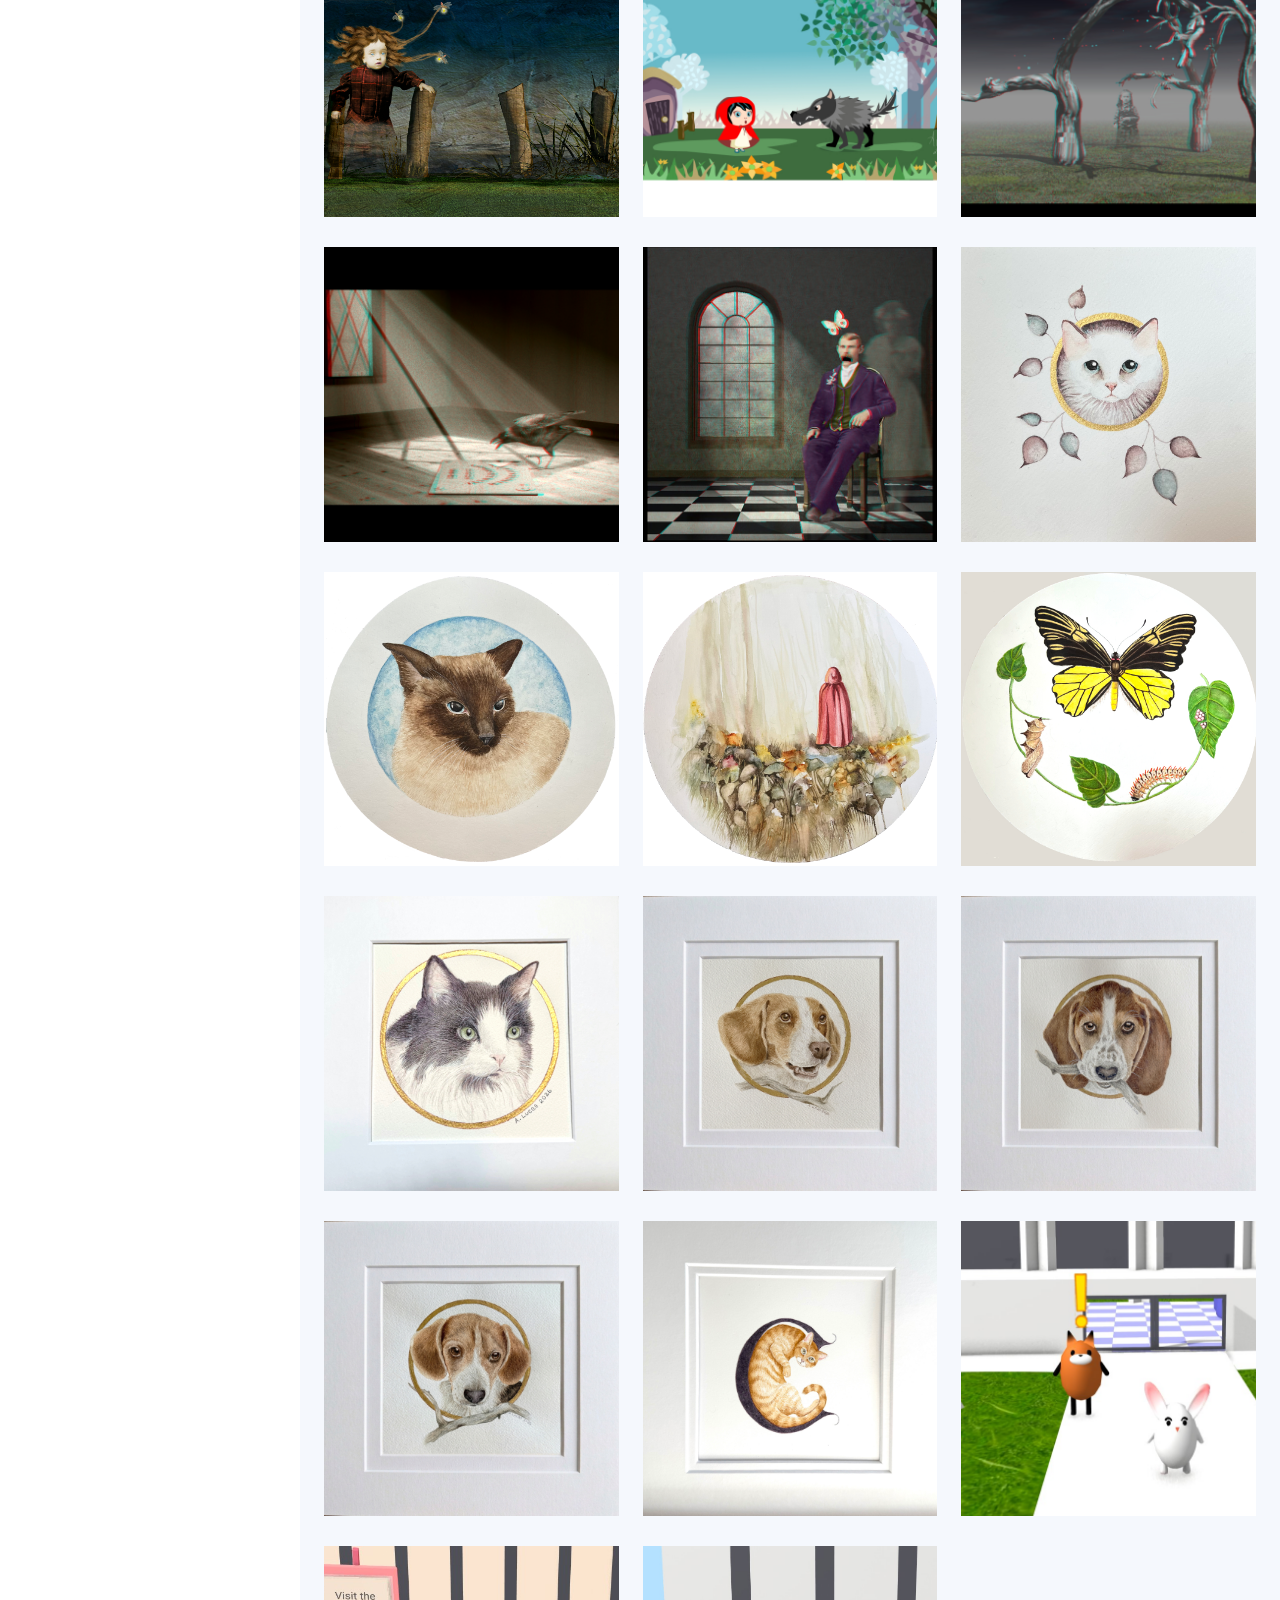
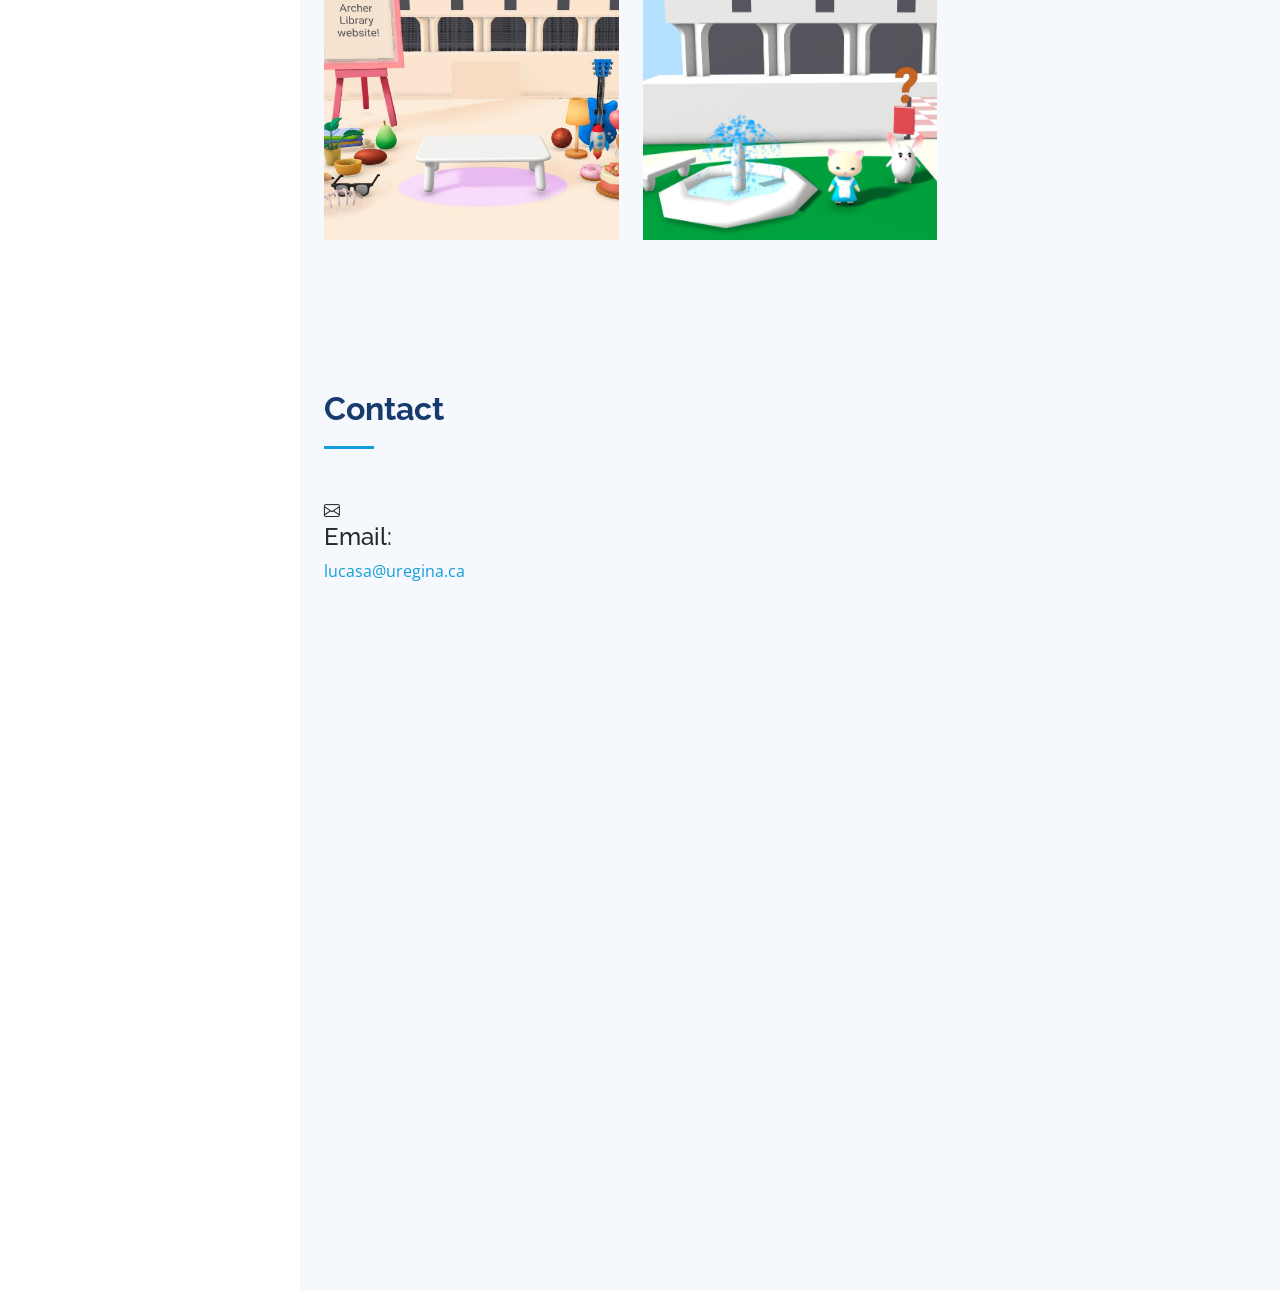
==== commit c5abe139: "Added counter" ====
--- a/index.html
+++ b/index.html
@@ -623,6 +623,9 @@
   <!-- Template Main JS File -->
   <script src="assets/js/main.js"></script>
 
+  <script data-goatcounter="https://wolfgangcat.goatcounter.com/count"
+        async src="//gc.zgo.at/count.js"></script>
+
 </body>
 
 </html>
